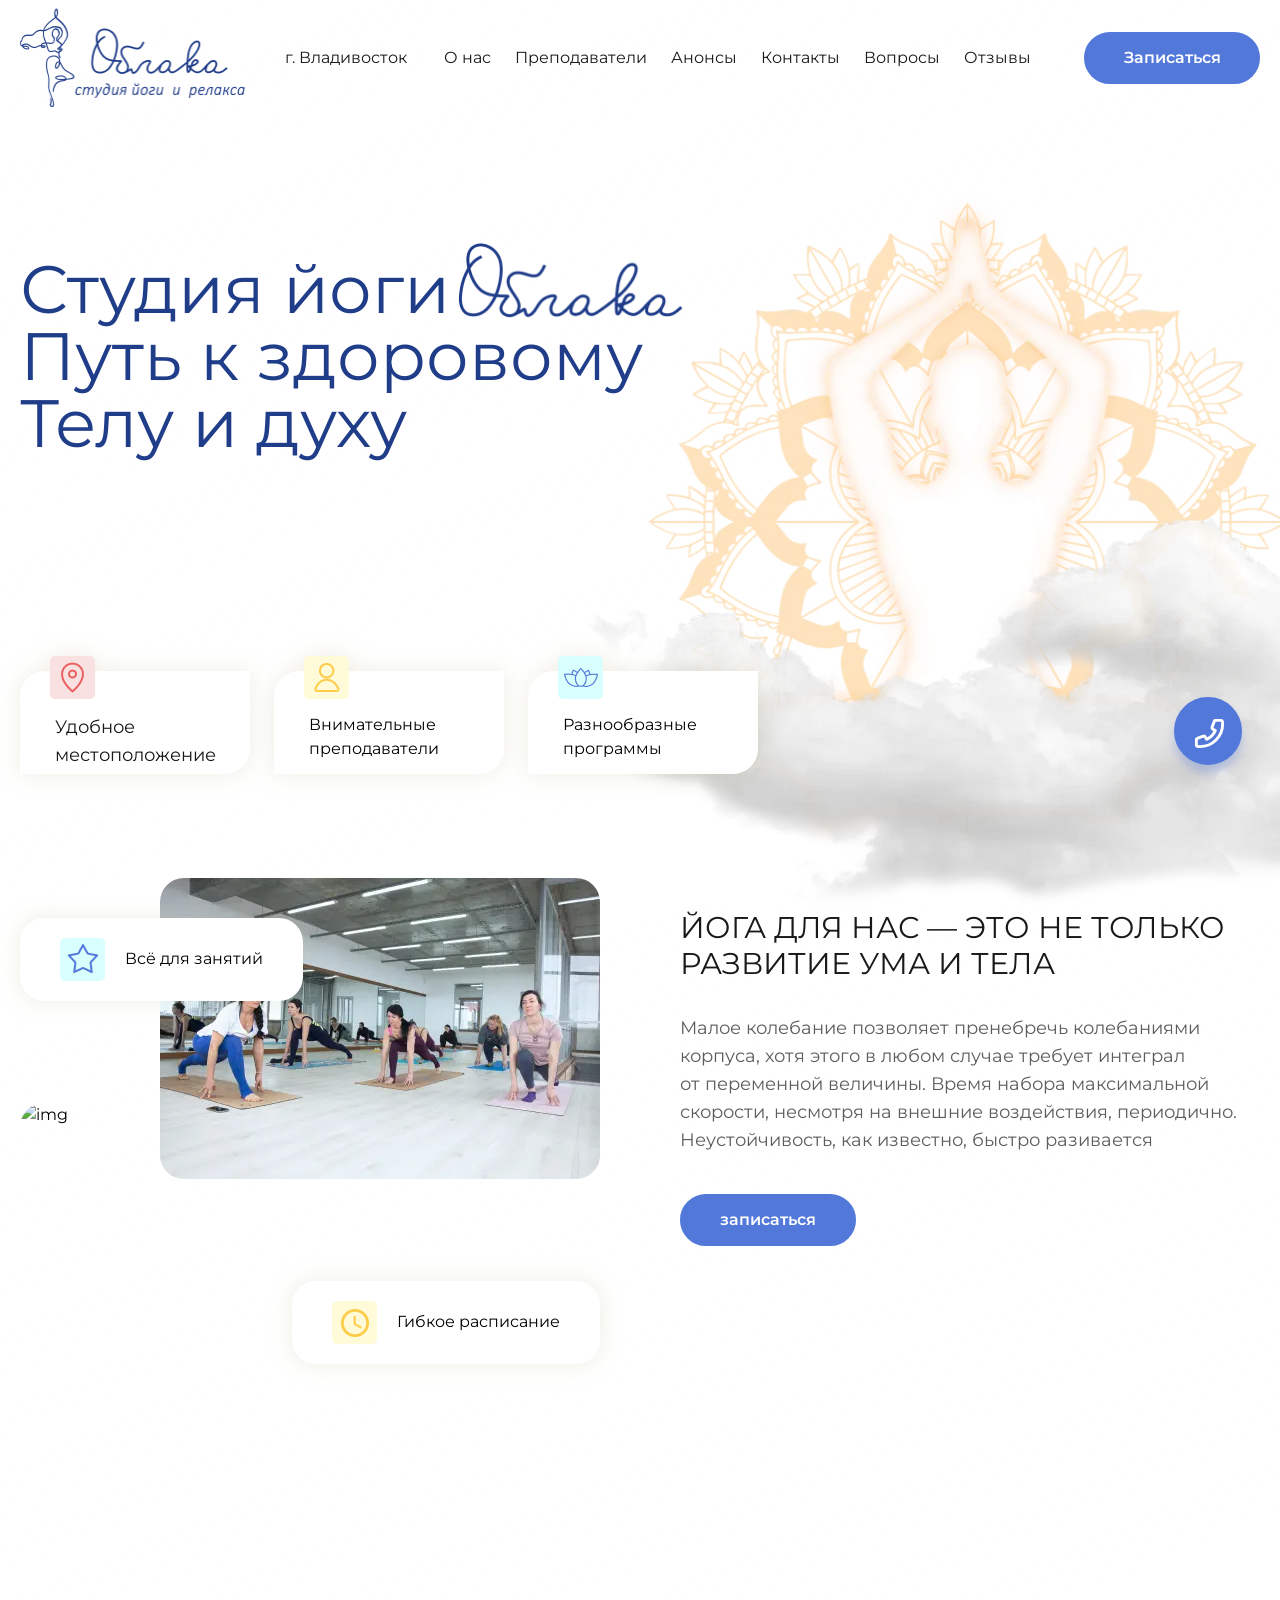
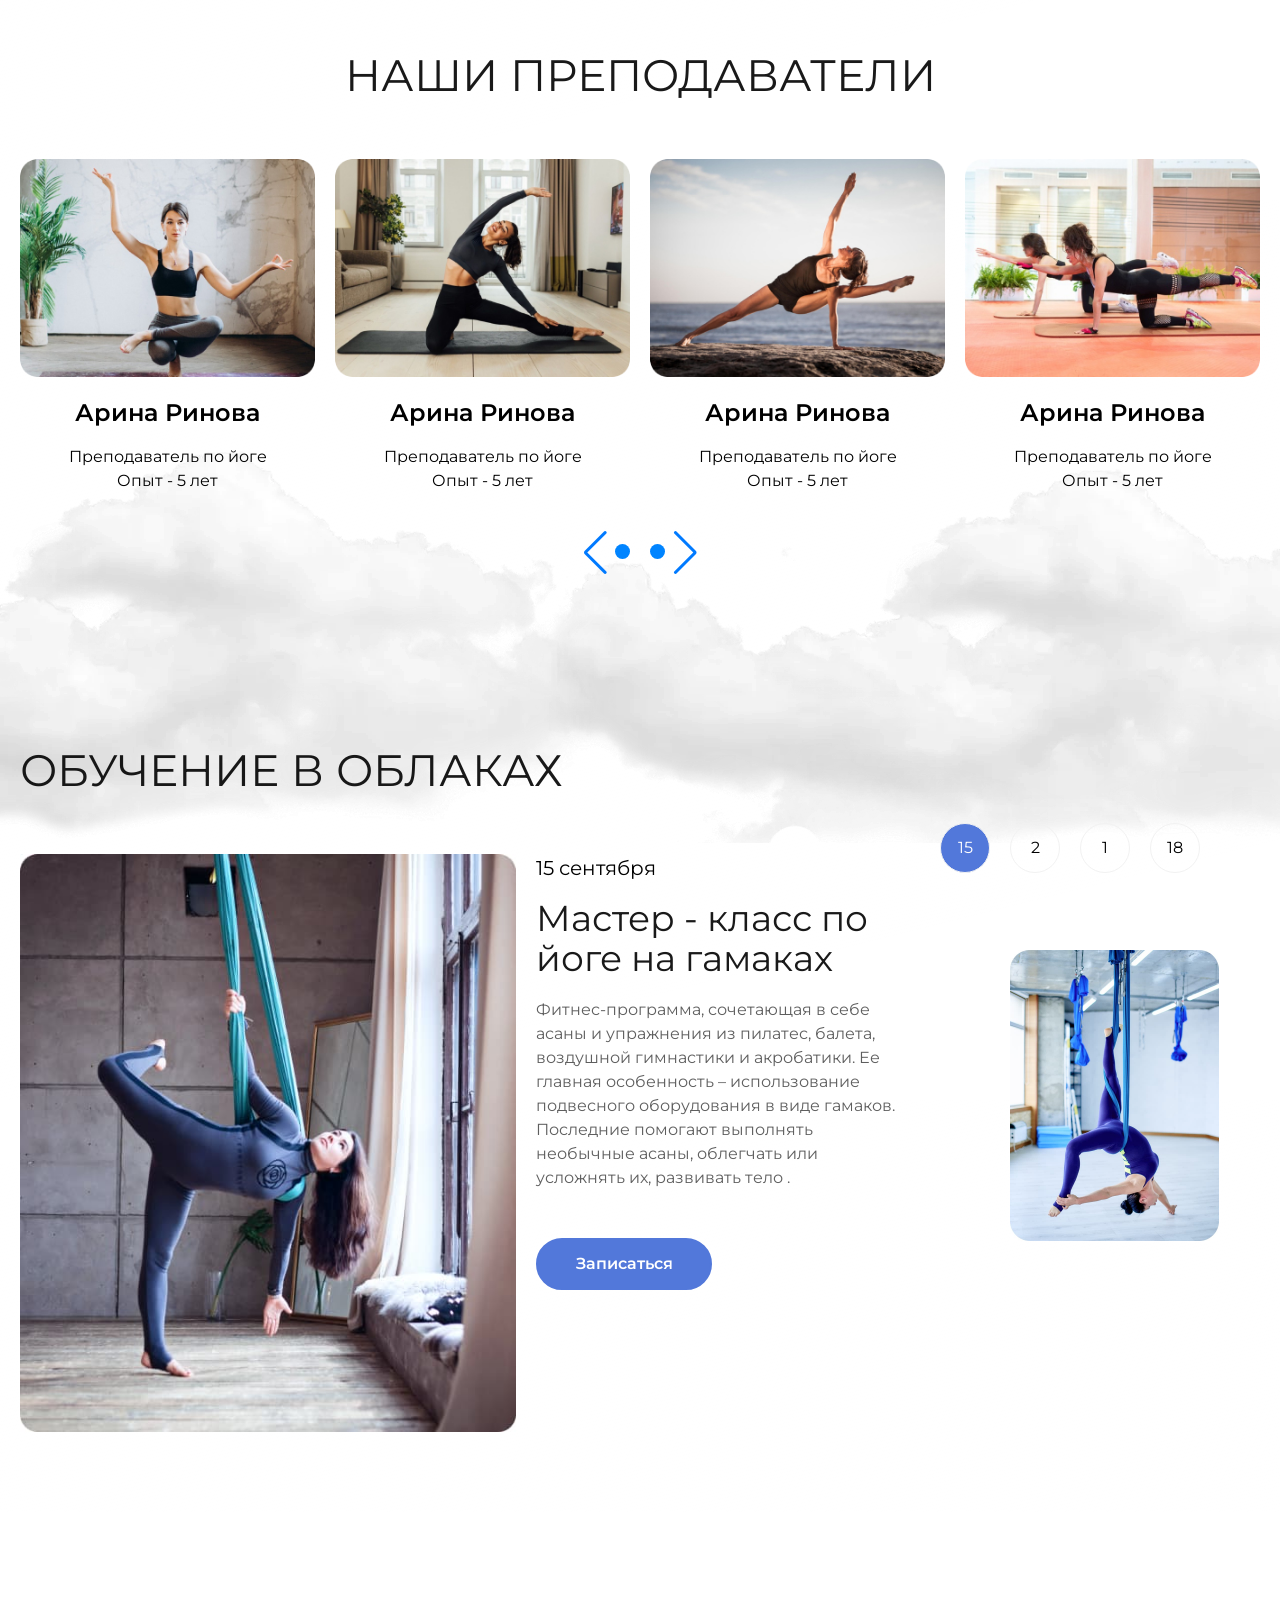
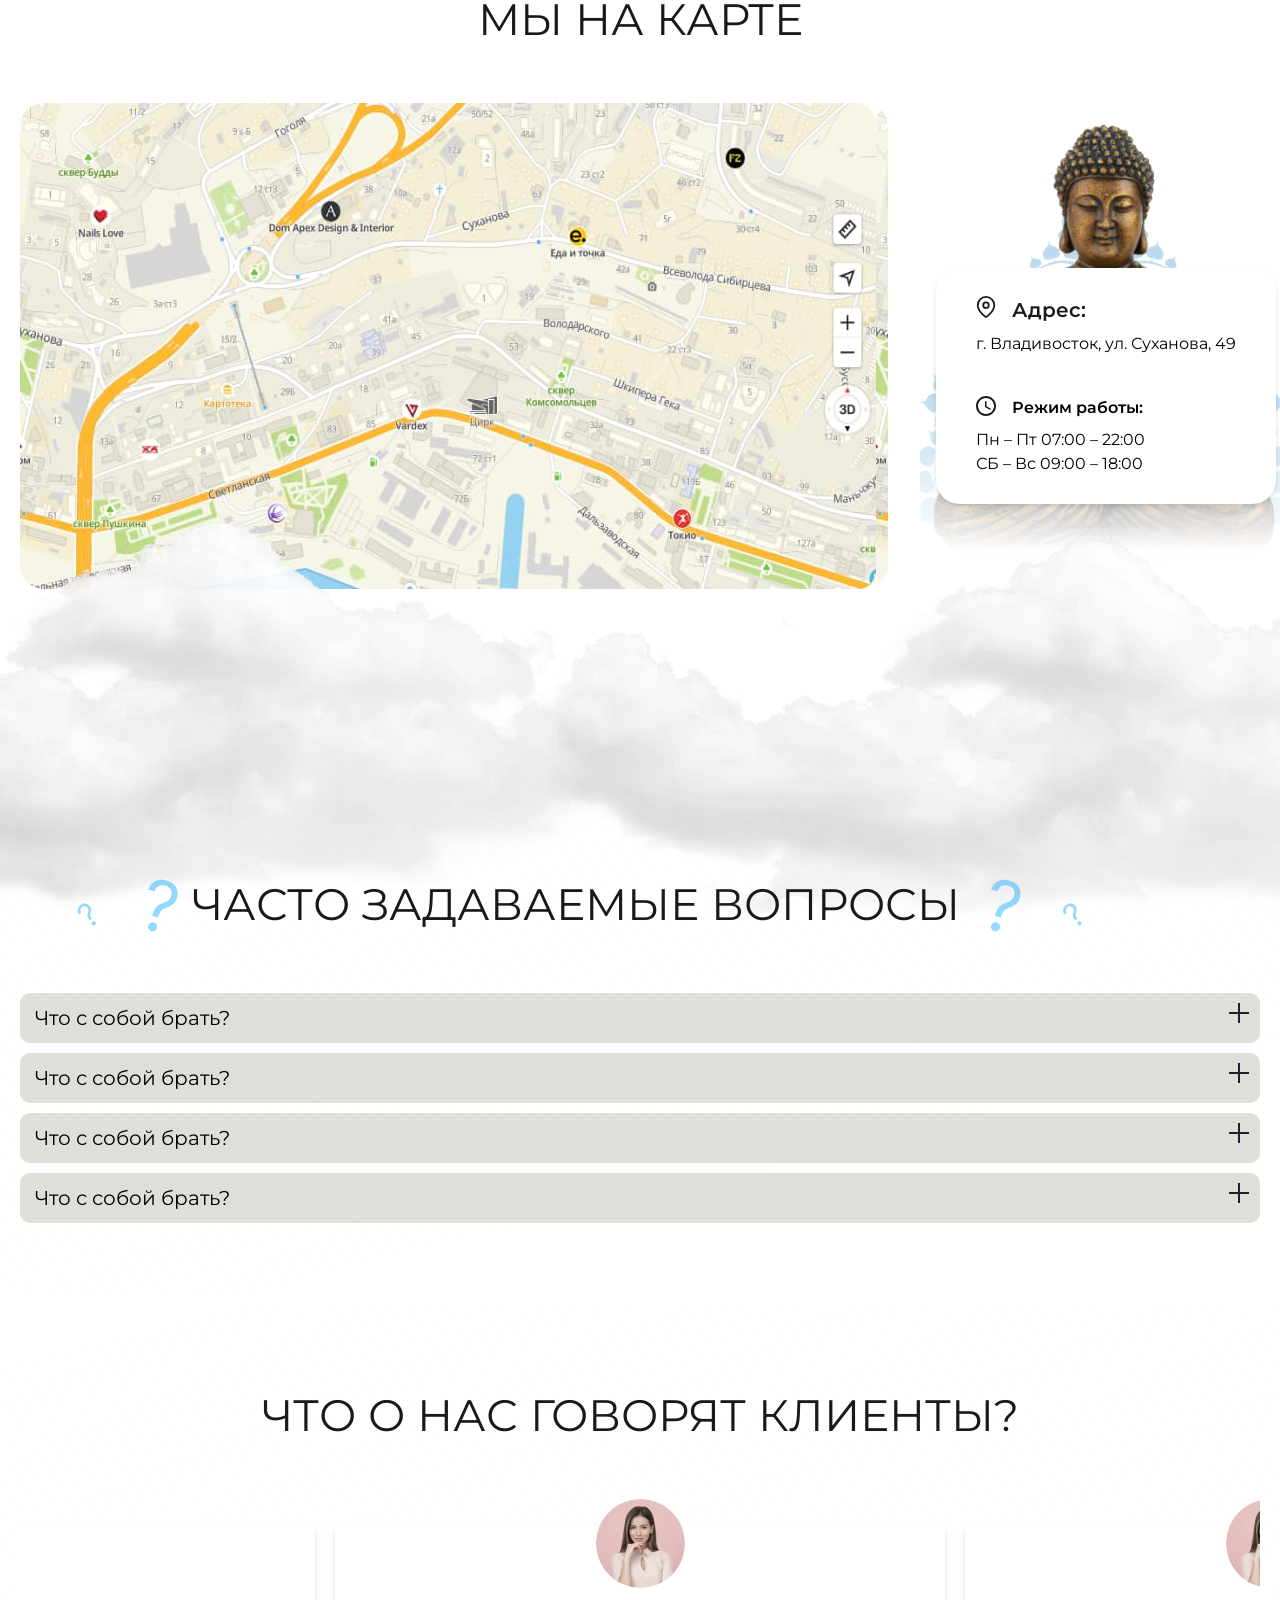
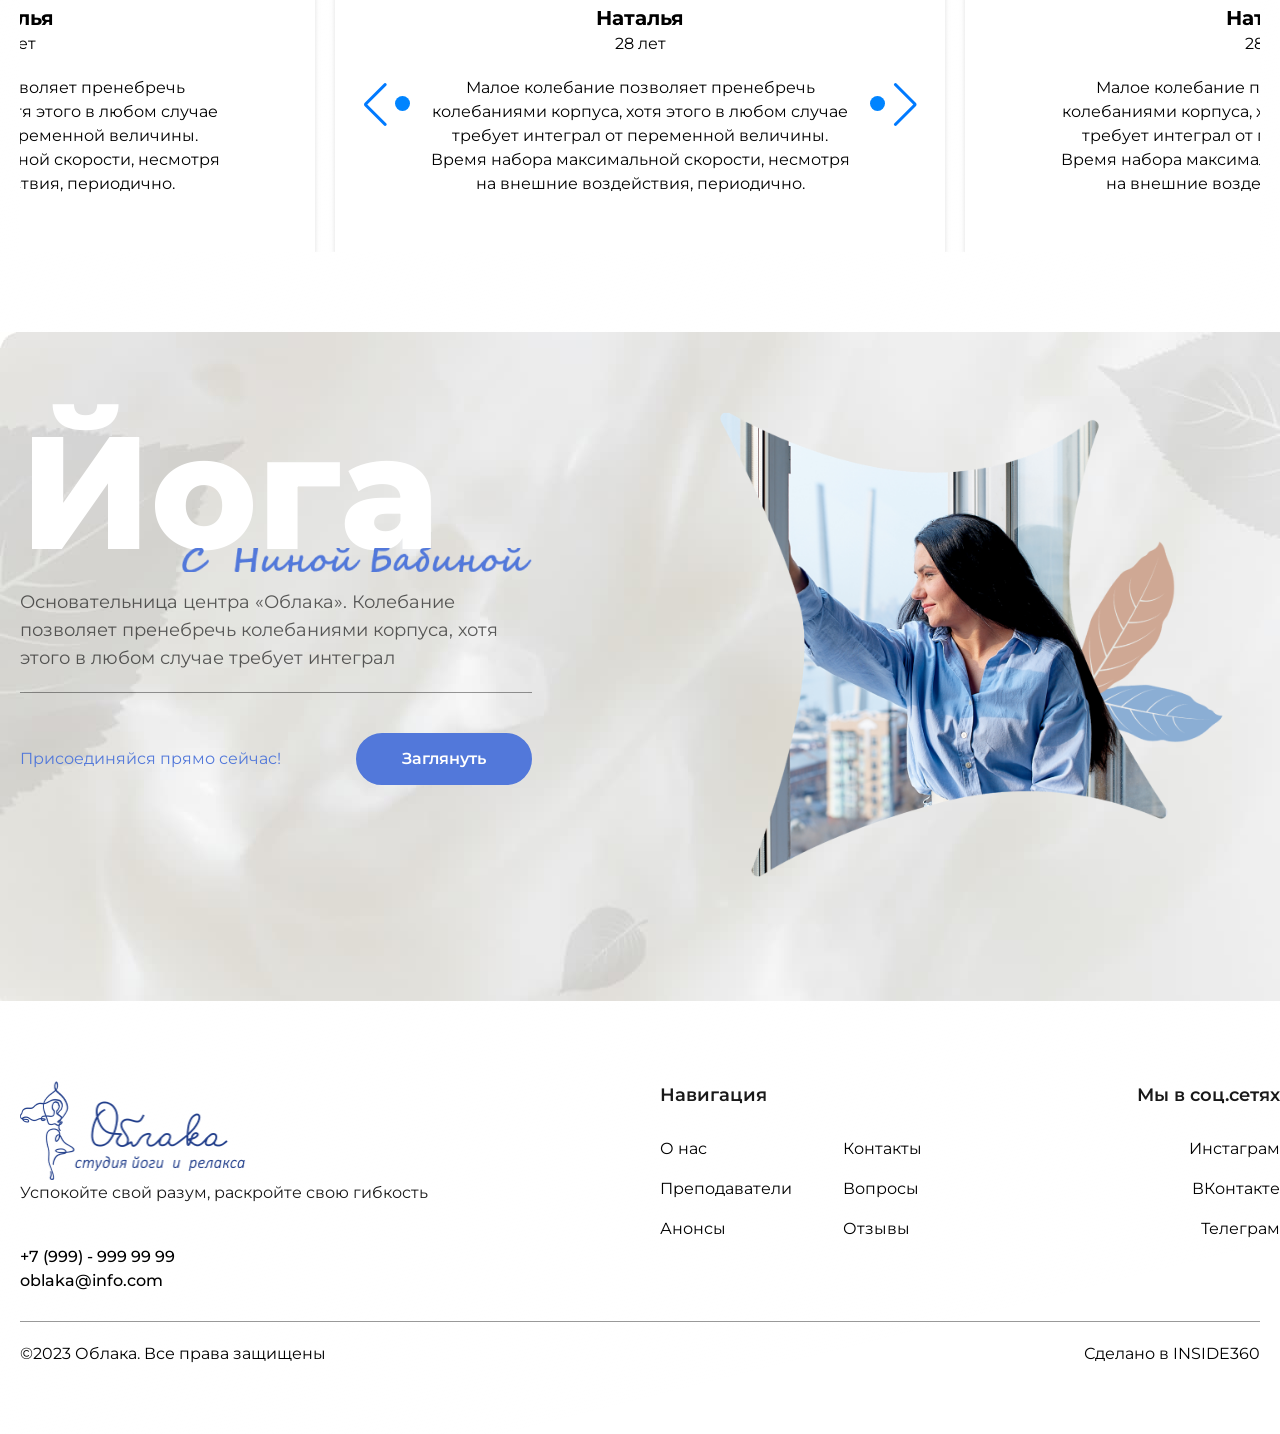
==== index.html @ d1e4bd3a "feat: добавляет стили" ====
<!DOCTYPE html>
<html lang="ru">

<head>
    <meta charset="UTF-8">
    <meta name="viewport" content="width=device-width, initial-scale=1.0">
    <title>Облака - йога студия</title>
    <link rel="stylesheet" href="css/swiper-bundle.min.css">
    <link rel="stylesheet" href="css/animate.css">
    <link rel="stylesheet" href="css/main.css">
</head>

<body>
    <div class="h-screen grid grid-rows-[auto_1fr_auto]">
        <header class="relative md:bg-transparent">
            <div class="container gap-5 items-center justify-between hidden md:flex md:pt-2">
                <img loading="lazy" src="./src/img/logo.png" width="228" height="98" alt="лого">
                <span class="text-main-black">г.&nbsp;Владивосток</span>
                <ul class="flex gap-2 flex-wrap text-main-black">
                    <li class="mr-4"><a class=" hover:text-blue transition-colors nav-link" href="#"
                            data-goto=".page-section-1">О нас</a></li>
                    <li class="mr-4"><a class=" hover:text-blue transition-colors nav-link" href="#"
                            data-goto=".page-section-2">Преподаватели</a></li>
                    <li class="mr-4"><a class=" hover:text-blue transition-colors nav-link" href="#"
                            data-goto=".page-section-3">Анонсы</a></li>
                    <li class="mr-4"><a class=" hover:text-blue transition-colors nav-link" href="#"
                            data-goto=".page-section-4">Контакты</a></li>
                    <li class="mr-4"><a class=" hover:text-blue transition-colors nav-link" href="#"
                            data-goto=".page-section-5">Вопросы</a></li>
                    <li class="mr-4"><a class=" hover:text-blue transition-colors nav-link" href="#"
                            data-goto=".page-section-6">Отзывы</a></li>
                </ul>
                <a class="header-call-button" href="#">Записаться</a>
            </div>

            <!-- мобильное меню -->
            <div class="flex flex-col items-start justify-between pt-20 overflow-hidden md:hidden">
                <img loading="lazy" class="absolute top-5 left-5" src="./src/img/logo.png" width="114" height="48"
                    alt="лого">
                <span class="text-main-black hidden">г. Владивосток</span>
                <div class="mobile-menu bg-metal">
                    <ul class="flex flex-col pb-11 text-main-black pt-4">
                        <li class="px-4 mb-4"><a class="text-white hover:text-blue transition-colors" href="#">О нас</a>
                        </li>
                        <li class="px-4 mb-4"><a class="text-white hover:text-blue transition-colors"
                                href="#">Преподаватели</a>
                        </li>
                        <li class="px-4 mb-4"><a class="text-white hover:text-blue transition-colors"
                                href="#">Анонсы</a></li>
                        <li class="px-4 mb-4"><a class="text-white hover:text-blue transition-colors"
                                href="#">Контакты</a></li>
                        <li class="px-4 mb-4"><a class="text-white hover:text-blue transition-colors"
                                href="#">Вопросы</a></li>
                        <li class="px-4 mb-4"><a class="text-white hover:text-blue transition-colors"
                                href="#">Отзывы</a></li>
                    </ul>
                    <a class="header-call-button block w-full mx-3" href="#">Записаться</a>
                </div>

                <button class="btn-close-menu md:hidden absolute top-5 right-5">
                    <svg viewBox="0 0 64 48">
                        <path d="M19,15 L45,15 C70,15 58,-2 49.0177126,7 L19,37"></path>
                        <path d="M19,24 L45,24 C61.2371586,24 57,49 41,33 L32,24"></path>
                        <path d="M45,33 L19,33 C-8,33 6,-2 22,14 L45,37"></path>
                    </svg>
                </button>
            </div>
        </header>

        <main>
            <section class="bg-[url('./src/img/bg-1.jpg')] min-h-[750px] -mt-[108px] h-1">
                <img loading="lazy" class="hidden sm:block absolute bottom-10 right-0" src="./src/img/men.webp"
                    width="653" height="648" alt="">
                <img loading="lazy" class="hidden sm:block absolute bottom-[-100px] right-0" src="./src/img/oblako.webp"
                    alt="">

                <div class="container h-full flex flex-col justify-between">
                    <div class="pt-64">
                        <div class="flex items-center gap-2">
                            <h1 class="text-[32px] md:text-[67px] text-blue-light leading-none wow fadeInUp">Студия йоги
                            </h1>
                            <img loading="lazy" class="mt-[-15px] wow zoomIn" data-wow-delay="1s"
                                src="./src/img/title.png" width="225" height="82" alt="облака">
                        </div>
                        <p class="text-[32px] md:text-[67px] text-blue-light max-w-[742px] leading-none wow fadeInUp">
                            Путь
                            к&nbsp;здоровому Телу
                            и&nbsp;духу</p>
                    </div>

                    <ul class="flex flex-wrap gap-6 -mb-6">
                        <li class="shadow-item">
                            <img loading="lazy" src="./src/img/hero/icon-1.png" width="45" height="45" alt="иконка">
                            <p class="text-main-black text-lg">Удобное местоположение</p>
                        </li>
                        <li class="shadow-item">
                            <img loading="lazy" src="./src/img/hero/icon-2.png" width="45" height="45" alt="иконка">
                            <p>Внимательные преподаватели</p>
                        </li>
                        <li class="shadow-item">
                            <img loading="lazy" src="./src/img/hero/icon-3.png" width="45" height="45" alt="иконка">
                            <p>Разнообразные программы</p>
                        </li>
                    </ul>

                </div>

                <a href="#">
                    <div type="button" class="callback-bt">
                        <div class="text-call">
                            <svg width="35px" height="35px" viewBox="0 0 24 24" fill="none"
                                xmlns="http://www.w3.org/2000/svg">
                                <path
                                    d="M21 5.5C21 14.0604 14.0604 21 5.5 21C5.11378 21 4.73086 20.9859 4.35172 20.9581C3.91662 20.9262 3.69906 20.9103 3.50103 20.7963C3.33701 20.7019 3.18146 20.5345 3.09925 20.364C3 20.1582 3 19.9181 3 19.438V16.6207C3 16.2169 3 16.015 3.06645 15.842C3.12515 15.6891 3.22049 15.553 3.3441 15.4456C3.48403 15.324 3.67376 15.255 4.05321 15.117L7.26005 13.9509C7.70153 13.7904 7.92227 13.7101 8.1317 13.7237C8.31637 13.7357 8.49408 13.7988 8.64506 13.9058C8.81628 14.0271 8.93713 14.2285 9.17882 14.6314L10 16C12.6499 14.7999 14.7981 12.6489 16 10L14.6314 9.17882C14.2285 8.93713 14.0271 8.81628 13.9058 8.64506C13.7988 8.49408 13.7357 8.31637 13.7237 8.1317C13.7101 7.92227 13.7904 7.70153 13.9509 7.26005L13.9509 7.26005L15.117 4.05321C15.255 3.67376 15.324 3.48403 15.4456 3.3441C15.553 3.22049 15.6891 3.12515 15.842 3.06645C16.015 3 16.2169 3 16.6207 3H19.438C19.9181 3 20.1582 3 20.364 3.09925C20.5345 3.18146 20.7019 3.33701 20.7963 3.50103C20.9103 3.69907 20.9262 3.91662 20.9581 4.35173C20.9859 4.73086 21 5.11378 21 5.5Z"
                                    stroke="#ffffff" stroke-width="2" stroke-linecap="round" stroke-linejoin="round">
                                </path>
                            </svg>
                        </div>
                    </div>
                </a>
            </section>

            <section class="pt-32 pb-7 page-section-1">
                <div class="container">
                    <div class="md:grid md:grid-cols-2 gap-20">
                        <div>
                            <div class="relative">
                                <div
                                    class="inline-flex items-center gap-5 shadow-filter py-5 px-10 rounded-3xl bg-white absolute -top-6 md:top-10 wow fadeInLeft">
                                    <img loading="lazy" src="./src/img/about/icon-1.png" alt="icon">
                                    <p>Всё для занятий</p>
                                </div>
                                <picture>
                                    <source srcset="./src/img/about/img-1.webp" type="image/webp">
                                    <img loading="lazy" class="ml-auto rounded-3xl" src="./src/img/about/img-1.jpg"
                                        width="440" height="301" alt="img">
                                </picture>
                            </div>

                            <div class="relative mt-5 mb-10 md:-top-24">
                                <div
                                    class="inline-flex items-center gap-5 shadow-filter py-5 px-10 rounded-3xl bg-white absolute -bottom-6 md:bottom-10 right-0  wow fadeInRight">
                                    <img loading="lazy" src=" ./src/img/about/icon-2.png" alt="icon">
                                    <p>Гибкое расписание</p>
                                </div>
                                <picture>
                                    <source srcset="img/about/img-2.webp" type="image/webp">
                                    <img loading="lazy" class="mr-auto rounded-3xl" src="./src/img/about/img-2.jpg"
                                        width="440" height="301" alt="img">
                                </picture>
                            </div>
                        </div>

                        <div>
                            <h2 class="text-main-black text-xl md:text-3xl mb-8 mt-8 uppercase">Йога для
                                нас&nbsp;&mdash; это
                                не&nbsp;только
                                развитие
                                ума
                                и&nbsp;тела</h2>
                            <p class="text-light-black text-lg mb-10  wow fadeInUp">Малое колебание позволяет пренебречь
                                колебаниями
                                корпуса, хотя этого в&nbsp;любом случае
                                требует интеграл от&nbsp;переменной величины. Время набора максимальной скорости,
                                несмотря на&nbsp;внешние воздействия, периодично. Неустойчивость, как известно, быстро
                                разивается</p>
                            <a class="header-call-button" href="">записаться</a>
                        </div>
                    </div>
                </div>
            </section>

            <section class="py-20 relative teachers-section w-0 min-w-[100%] page-section-2 wow fadeInUp">
                <div class="container">
                    <h2 class="text-main-black uppercase text-3xl md:text-[44px] leading-tight mb-14 text-center">Наши
                        преподаватели
                    </h2>
                    <div class="teachers swiper">
                        <div class="swiper-wrapper">
                            <div class="swiper-slide text-center  wow fadeInUp" data-wow-delay="0.2s">
                                <a href="#">
                                    <img loading="lazy" class="rounded-2xl mb-5" src="./src/img/teachers/teacher-1.jpg"
                                        width="327" height="242" alt="teacher">
                                    <p class="text-default-black text-2xl mb-4 font-semibold">Арина Ринова</p>
                                    <p>Преподаватель по йоге</p>
                                    <p>Опыт - 5 лет</p>
                                </a>
                            </div>
                            <div class="swiper-slide text-center  wow fadeInUp" data-wow-delay="0.4s">
                                <a href="#">
                                    <img loading="lazy" class="rounded-2xl mb-5" src="./src/img/teachers/teacher-2.jpg"
                                        width="327" height="242" alt="teacher">
                                    <p class="text-default-black text-2xl mb-4 font-semibold">Арина Ринова</p>
                                    <p>Преподаватель по йоге</p>
                                    <p>Опыт - 5 лет</p>
                                </a>
                            </div>
                            <div class="swiper-slide text-center  wow fadeInUp" data-wow-delay="0.6s">
                                <a href="#">
                                    <img loading="lazy" class="rounded-2xl mb-5" src="./src/img/teachers/teacher-3.jpg"
                                        width="327" height="242" alt="teacher">
                                    <p class="text-default-black text-2xl mb-4 font-semibold">Арина Ринова</p>
                                    <p>Преподаватель по йоге</p>
                                    <p>Опыт - 5 лет</p>
                                </a>
                            </div>
                            <div class="swiper-slide text-center  wow fadeInUp" data-wow-delay="0.8s">
                                <a href="#">
                                    <img loading="lazy" class="rounded-2xl mb-5" src="./src/img/teachers/teacher-4.jpg"
                                        width="327" height="242" alt="teacher">
                                    <p class="text-default-black text-2xl mb-4 font-semibold">Арина Ринова</p>
                                    <p>Преподаватель по йоге</p>
                                    <p>Опыт - 5 лет</p>
                                </a>
                            </div>
                        </div>
                    </div>
                </div>


                <div class="swiper-button-wrapper">
                    <div class="swiper-button-prev"></div>
                    <div class="swiper-button-next"></div>
                </div>
            </section>

            <section class="py-20 education-section page-section-3 wow fadeInUp relative">
                <div class="oblaka-section"></div>

                <div class="container relative">
                    <h2 class="text-main-black uppercase text-3xl md:text-[44px] leading-tight mb-14">Обучение в облаках
                    </h2>
                    <div class="education-btn-wrapper">
                        <button class="button is-active _tabs-item _active" data-tab="#tab1">15</button>
                        <button class="button _tabs-item" data-tab="#tab2">2</button>
                        <button class="button _tabs-item" data-tab="#tab3">1</button>
                        <button class="button _tabs-item">18</button>
                    </div>
                    <div id="tab1" class="education__item _tabs-block _active">
                        <img loading="lazy" class="hidden md:block" src="./src/img/education/img-1.jpg" width="558"
                            height="650" alt="image">

                        <div class="sm:grid grid-cols-[50%_50%] gap-5">
                            <div>
                                <p class="text-xl mb-4">15 сентября</p>
                                <h3 class="text-4xl text-main-black mb-5 wow fadeInUp" data-wow-delay="0.4s">Мастер -
                                    класс по йоге на гамаках
                                </h3>
                                <p class="text-light-black-2 mb-12 wow fadeInUp" data-wow-delay="0.4s">Фитнес-программа,
                                    сочетающая в себе
                                    асаны и
                                    упражнения из
                                    пилатес, балета, воздушной гимнастики и акробатики. Ее главная особенность –
                                    использование подвесного оборудования в виде гамаков. Последние помогают выполнять
                                    необычные асаны, облегчать или усложнять их,
                                    развивать тело .</p>
                                <a class="header-call-button" href="#">Записаться</a>
                            </div>
                            <div>
                                <img loading="lazy" class="m-auto pt-8 sm:pt-24 wow fadeInRight" data-wow-delay="0.6s"
                                    src="./src/img/education/img-2.jpg" width="209" height="291" alt="img">
                            </div>
                        </div>
                    </div>

                    <div id="tab2" class="education__item _tabs-block">
                        <img loading="lazy" class="hidden md:block" src="./src/img/education/img-1.jpg" width="558"
                            height="650" alt="image">

                        <div class="sm:grid grid-cols-[50%_50%] gap-5">
                            <div>
                                <p class="text-xl mb-4">15 сентября</p>
                                <h3 class="text-4xl text-main-black mb-5">Мастер - класс ЕЩЕ КАКОЙ-ТО ЙОГЕ</h3>
                                <p class="text-light-black-2 mb-12">Фитнес-программа, сочетающая в себе асаны и
                                    упражнения из
                                    пилатес, балета, воздушной гимнастики и акробатики. Ее главная особенность –
                                    использование подвесного оборудования в виде гамаков. Последние помогают выполнять
                                    необычные асаны, облегчать или усложнять их,
                                    развивать тело .</p>
                                <a class="header-call-button" href="#">Записаться</a>
                            </div>
                            <div>
                                <img loading="lazy" class="m-auto pt-8 sm:pt-24" src="./src/img/education/img-2.jpg"
                                    width="209" height="291" alt="img">
                            </div>
                        </div>
                    </div>
                </div>
            </section>

            <section class="pt-20 md:pb-36 page-section-4 wow fadeInUp bg-white">
                <div class="container">
                    <h2 class="text-main-black uppercase text-3xl md:text-[44px] leading-tight mb-14 text-center ">
                        Мы на
                        карте</h2>
                    <div class="grid sm:grid-cols-[50%_50%] md:grid-cols-[70%_30%] md:gap-8">

                        <div class="mb-7 sm:mb-0 bg-[url('../src/img/map.jpg')] min-h-[360px] rounded-3xl">
                            <iframe
                                src="https://www.google.com/maps/embed?pb=!1m18!1m12!1m3!1d2912.3227634958635!2d131.90485949479032!3d43.118745419171574!2m3!1f0!2f0!3f0!3m2!1i1024!2i768!4f13.1!3m3!1m2!1s0x5fb3920ce0aaa2bb%3A0x9d8923194140cc26!2z0YPQuy4g0KHRg9GF0LDQvdC-0LLQsCwgNDksINCS0LvQsNC00LjQstC-0YHRgtC-0LosINCf0YDQuNC80L7RgNGB0LrQuNC5INC60YDQsNC5LCA2OTAwMTQ!5e0!3m2!1sru!2sru!4v1693454166048!5m2!1sru!2sru"
                                width="100%" height="100%" allowfullscreen="" loading="lazy"
                                referrerpolicy="no-referrer-when-downgrade"></iframe>
                        </div>

                        <div class="flex items-center justify-center min-h-[486px] bg-cover relative">
                            <img loading="lazy" class="absolute top-0 left-0 w-full h-full object-cover"
                                src="./src/img/map-bg.png" alt="">
                            <div class="py-7 px-10 rounded-3xl drop-shadow-md bg-white -mb-20">
                                <div class="flex gap-4 mb-2  wow fadeInUp" data-wow-delay="0.6s">
                                    <svg xmlns="http://www.w3.org/2000/svg" width="20" height="22" viewBox="0 0 20 22"
                                        fill="none">
                                        <g clip-path="url(#clip0_177_1374)">
                                            <path
                                                d="M18.25 9.16699C18.25 15.5837 10 21.0837 10 21.0837C10 21.0837 1.75 15.5837 1.75 9.16699C1.75 6.97896 2.61919 4.88054 4.16637 3.33336C5.71354 1.78619 7.81196 0.916992 10 0.916992C12.188 0.916992 14.2865 1.78619 15.8336 3.33336C17.3808 4.88054 18.25 6.97896 18.25 9.16699Z"
                                                stroke="black" stroke-opacity="0.9" stroke-width="1.8"
                                                stroke-linecap="round" stroke-linejoin="round" />
                                            <path
                                                d="M10 11.917C11.5188 11.917 12.75 10.6858 12.75 9.16699C12.75 7.64821 11.5188 6.41699 10 6.41699C8.48122 6.41699 7.25 7.64821 7.25 9.16699C7.25 10.6858 8.48122 11.917 10 11.917Z"
                                                stroke="black" stroke-opacity="0.9" stroke-width="1.8"
                                                stroke-linecap="round" stroke-linejoin="round" />
                                        </g>
                                        <defs>
                                            <clipPath id="clip0_177_1374">
                                                <rect width="20" height="22" fill="white" />
                                            </clipPath>
                                        </defs>
                                    </svg>
                                    <p class="text-main-black text-xl font-semibold wow fadeInUp" data-wow-delay="0.6s">
                                        Адрес:</p>
                                </div>
                                <p class="mb-10 wow fadeInUp" data-wow-delay="0.6s">г. Владивосток, ул. Суханова, 49</p>
                                <div class="flex gap-4 mb-2 wow fadeInUp" data-wow-delay="0.6s">
                                    <svg xmlns="http://www.w3.org/2000/svg" width="20" height="20" viewBox="0 0 20 20"
                                        fill="none">
                                        <g clip-path="url(#clip0_177_1363)">
                                            <path fill-rule="evenodd" clip-rule="evenodd"
                                                d="M9.99 0C4.47 0 0 4.48 0 10C0 15.52 4.47 20 9.99 20C15.52 20 20 15.52 20 10C20 4.48 15.52 0 9.99 0ZM10 18C5.58 18 2 14.42 2 10C2 5.58 5.58 2 10 2C14.42 2 18 5.58 18 10C18 14.42 14.42 18 10 18ZM9.78 5H9.72C9.32 5 9 5.32 9 5.72V10.44C9 10.79 9.18 11.12 9.49 11.3L13.64 13.79C13.98 13.99 14.42 13.89 14.62 13.55C14.83 13.21 14.72 12.76 14.37 12.56L10.5 10.26V5.72C10.5 5.32 10.18 5 9.78 5Z"
                                                fill="black" fill-opacity="0.9" />
                                        </g>
                                        <defs>
                                            <clipPath id="clip0_177_1363">
                                                <rect width="20" height="20" fill="white" />
                                            </clipPath>
                                        </defs>
                                    </svg>
                                    <p class="font-semibold wow fadeInUp" data-wow-delay="0.6s">Режим работы:</p>
                                </div>
                                <p class="wow fadeInUp" data-wow-delay="0.6s">Пн – Пт 07:00 – 22:00</p>
                                <p class="wow fadeInUp" data-wow-delay="0.6s">СБ – Вс 09:00 – 18:00</p>
                            </div>
                        </div>

                    </div>
            </section>

            <section class="md:pt-36 faq page-section-5 wow fadeInUp relative">
                <div class="oblaka-section"></div>
                <div class="container">

                    <h2
                        class="text-main-black uppercase text-3xl md:text-[44px] leading-tight mb-14 question-title max-w-4xl m-auto">
                        Часто
                        задаваемые вопросы</h2>
                    <div class="faq__wrapper _tabs">
                        <ul class="faq__list">
                            <li class="faq__item _tabs-accordion wow fadeInUp" data-wow-delay="0.2s">
                                <button class="faq__btn _tabs-button">Что с собой брать?</button>
                                <div class="faq__content _tabs-content">
                                    <p>Спортивную одежду для занятий йогой, сменную обувь (тапочки для душа, кроссовки).
                                        Для занятий горячей йогой принесите два полотенца (отдельно для душа и для
                                        практики), а также питьевую воду с собой.</p>
                                </div>
                            </li>
                            <li class="faq__item _tabs-accordion wow fadeInUp" data-wow-delay="0.4s">
                                <button class="faq__btn _tabs-button">Что с собой брать?</button>
                                <div class="faq__content _tabs-content">
                                    <p>Спортивную одежду для занятий йогой, сменную обувь (тапочки для душа, кроссовки).
                                        Для занятий горячей йогой принесите два полотенца (отдельно для душа и для
                                        практики), а также питьевую воду с собой.</p>
                                </div>
                            </li>
                            <li class="faq__item _tabs-accordion wow fadeInUp" data-wow-delay="0.6s">
                                <button class="faq__btn _tabs-button">Что с собой брать?</button>
                                <div class="faq__content _tabs-content">
                                    <p>Спортивную одежду для занятий йогой, сменную обувь (тапочки для душа, кроссовки).
                                        Для занятий горячей йогой принесите два полотенца (отдельно для душа и для
                                        практики), а также питьевую воду с собой.</p>
                                </div>
                            </li>
                            <li class="faq__item _tabs-accordion wow fadeInUp" data-wow-delay="0.8s">
                                <button class="faq__btn _tabs-button">Что с собой брать?</button>
                                <div class="faq__content _tabs-content">
                                    <p>Спортивную одежду для занятий йогой, сменную обувь (тапочки для душа, кроссовки).
                                        Для занятий горячей йогой принесите два полотенца (отдельно для душа и для
                                        практики), а также питьевую воду с собой.</p>
                                </div>
                            </li>
                        </ul>
                    </div>
                </div>
            </section>

            <section class="py-20 clients w-0 min-w-[100%] page-section-6">
                <div class="container">
                    <h2 class="text-main-black uppercase text-3xl md:text-[44px] leading-tight mb-14 text-center">Что о
                        нас говорят клиенты?</h2>

                    <div class="clients-swiper swiper pt-7 relative">
                        <div class="swiper-wrapper">
                            <div class="swiper-slide bg-white drop-shadow-md">
                                <img loading="lazy" class="rounded-full m-auto -mt-7 mb-4" src="./src/img/avatar.png"
                                    width="89" height="89" alt="аватар">
                                <p class="text-center text-xl font-bold">Наталья</p>
                                <p class="text-center mb-5">28 лет</p>
                                <p class="max-w-[420px] m-auto text-center mb-14">Малое колебание позволяет пренебречь
                                    колебаниями корпуса, хотя этого в любом случае
                                    требует интеграл от переменной величины. Время набора максимальной скорости,
                                    несмотря на внешние воздействия, периодично.</p>
                            </div>
                            <div class="swiper-slide bg-white drop-shadow-md">
                                <img loading="lazy" class="rounded-full m-auto -mt-7 mb-4" src="./src/img/avatar.png"
                                    width="89" height="89" alt="аватар">
                                <p class="text-center text-xl font-bold">Наталья</p>
                                <p class="text-center mb-5">28 лет</p>
                                <p class="max-w-[420px] m-auto text-center mb-14">Малое колебание позволяет пренебречь
                                    колебаниями корпуса, хотя этого в любом случае
                                    требует интеграл от переменной величины. Время набора максимальной скорости,
                                    несмотря на внешние воздействия, периодично.</p>
                            </div>
                            <div class="swiper-slide bg-white drop-shadow-md">
                                <img loading="lazy" class="rounded-full m-auto -mt-7 mb-4" src="./src/img/avatar.png"
                                    width="89" height="89" alt="аватар">
                                <p class="text-center text-xl font-bold">Наталья</p>
                                <p class="text-center mb-5">28 лет</p>
                                <p class="max-w-[420px] m-auto text-center mb-14">Малое колебание позволяет пренебречь
                                    колебаниями корпуса, хотя этого в любом случае
                                    требует интеграл от переменной величины. Время набора максимальной скорости,
                                    несмотря на внешние воздействия, периодично.</p>
                            </div>
                        </div>
                        <div class="swiper-button-wrapper">
                            <div class="swiper-button-prev"></div>
                            <div class="swiper-button-next"></div>
                        </div>
                    </div>
                </div>
            </section>

            <section class="py-20 bg-[url('../src/img/yoga-bg.jpg')] mb-8 wow fadeInUp">
                <div class="container">
                    <div class="sm:grid sm:grid-cols-[50%_50%]">
                        <div class="max-w-lg mb-8 sm:mb-0">
                            <div class="relative mb-4">
                                <h2 class="text-7xl text-white sm:text-[160px] font-extrabold leading-none">Йога</h2>
                                <img loading="lazy" class="absolute bottom-0 right-0 wow fadeInRight"
                                    src="./src/img/yoga-text-1.png" alt="yoga">
                            </div>
                            <p
                                class="text-lg text-light-black-2 pb-5 mb-10 border-b-[1px] border-light-black-3 wow fadeInUp">
                                Основательница центра
                                «Облака».
                                Колебание
                                позволяет
                                пренебречь
                                колебаниями корпуса, хотя
                                этого в любом случае требует интеграл </p>
                            <div class="flex items-center justify-between gap-5 flex-wrap">
                                <span class="text-blue">Присоединяйся прямо сейчас!</span>
                                <a class="header-call-button" href="#">Заглянуть</a>
                            </div>
                        </div>
                        <div>
                            <img loading="lazy" src="./src/img/yoga-img.png" alt="аватар">
                        </div>
                    </div>
                </div>
            </section>
        </main>

        <footer class="py-12 wow fadeInUp">
            <h2 class="visually-hidden">Контакты</h2>
            <div class="container">
                <div class="sm:grid gap-5 sm:grid-cols-[50%_50%] pb-7 border-b-[1px] border-light-black-3">
                    <div class="mb-8 sm:mb-0">
                        <img loading="lazy" src="./src/img/logo.png" width="228" height="98" alt="лого">
                        <p class="text-main-black mb-10">Успокойте свой разум, раскройте свою гибкость</p>
                        <a class=" hover:text-blue transition-colors text-default-black font-medium block wow fadeInRight"
                            data-wow-delay="0.4s" href="tel:+79999999999">+7
                            (999) - 999 99
                            99</a>
                        <a class=" hover:text-blue transition-colors text-default-black font-medium block wow fadeInRight"
                            data-wow-delay="0.6s" href="mailto:oblaka@info.com">oblaka@info.com</a>
                    </div>

                    <div class="grid grid-cols-[50%_50%]">
                        <div>
                            <h3 class="text-main-black text-lg font-semibold mb-7">Навигация</h3>

                            <div class="md:grid grid-cols-[55%_40%] gap-3">
                                <ul>
                                    <li class="mb-4"><a class=" hover:text-blue transition-colors nav-link" href="#"
                                            data-goto=".page-section-1"> О
                                            нас</a> </li>
                                    <li class="mb-4"><a class=" hover:text-blue transition-colors nav-link" href="#"
                                            data-goto=".page-section-2">
                                            Преподаватели</a>
                                    </li>
                                    <li class="mb-4"><a class=" hover:text-blue transition-colors nav-link" href="#"
                                            data-goto=".page-section-3">
                                            Анонсы</a></li>
                                </ul>
                                <ul>
                                    <li class="mb-4"><a class=" hover:text-blue transition-colors nav-link" href="#"
                                            data-goto=".page-section-4">
                                            Контакты</a></li>
                                    <li class="mb-4"><a class=" hover:text-blue transition-colors nav-link" href="#"
                                            data-goto=".page-section-5">
                                            Вопросы</a></li>
                                    <li class="mb-4"><a class=" hover:text-blue transition-colors nav-link" href="#"
                                            data-goto=".page-section-6">
                                            Отзывы</a></li>
                                </ul>
                            </div>

                        </div>
                        <div class="md:text-right">
                            <h3 class="text-main-black text-lg font-semibold mb-7">Мы в соц.сетях</h3>
                            <ul>
                                <li class="mb-4"><a class=" hover:text-blue transition-colors" href="#">
                                        Инстаграм</a></li>
                                <li class="mb-4"><a class=" hover:text-blue transition-colors" href="#">
                                        ВКонтакте</a></li>
                                <li class="mb-4"><a class=" hover:text-blue transition-colors" href="#">
                                        Телеграм</a></li>
                            </ul>
                        </div>
                    </div>
                </div>

                <div class="flex items-center justify-between flex-col sm:flex-row py-5 ">
                    <p>©2023 Облака. Все права защищены</p>
                    <a class="hover:text-blue transition-colors" href="http://inside360.ru" target="_blank">Сделано
                        в INSIDE360</a>
                </div>

            </div>
        </footer>
    </div>
    <script src="js/swiper-bundle.min.js"></script>
    <script src="js/wow.js"></script>
    <script src="js/main.js"></script>
</body>

</html>
---- css/main.css ----
@import url('https://fonts.googleapis.com/css2?family=Montserrat&family=Roboto:wght@300;400;500;600;700&display=swap');

/* Импорт шрифтов */

/* Импорт кастомных стилей для компонентов */

.button {
  width: 50px;
  height: 50px;
  border-radius: 100%;
  display: flex;
  align-items: center;
  justify-content: center;
  fill: rgba(255, 255, 255, 0.60);
  border: 1px solid #f2f2f2;
}

.button.is-active {
  background-color: #5278DA;
  color: #ffffff;
}

.btn-close-menu {
  --color: #203D8A;
  width: 36px;
  height: 36px;
  padding: 0;
  margin: 0;
  /* outline: none; */
  position: relative;
  border: none;
  background: none;
  cursor: pointer;
  -webkit-appearence: none;
  -webkit-tap-highlight-color: transparent;
}

.btn-close-menu svg {
  width: 64px;
  height: 48px;
  top: -6px;
  left: -14px;
  stroke: var(--color);
  stroke-width: 4px;
  stroke-linecap: round;
  stroke-linejoin: round;
  fill: none;
  display: block;
  position: absolute;
}

.btn-close-menu svg path {
  transition: stroke-dasharray var(--duration, 0.85s) var(--easing, ease) var(--delay, 0s), stroke-dashoffset var(--duration, 0.85s) var(--easing, ease) var(--delay, 0s);
  stroke-dasharray: var(--array-1, 26px) var(--array-2, 100px);
  stroke-dashoffset: var(--offset, 126px);
  transform: translateZ(0);
}

.btn-close-menu svg path:nth-child(2) {
  --duration: 0.7s;
  --easing: ease-in;
  --offset: 100px;
  --array-2: 74px;
}

.btn-close-menu svg path:nth-child(3) {
  --offset: 133px;
  --array-2: 107px;
}

.btn-close-menu.active svg path {
  --offset: 57px;
}

.btn-close-menu.active svg path:nth-child(1), .btn-close-menu.active svg path:nth-child(3) {
  --delay: 0.15s;
  --easing: cubic-bezier(0.2, 0.4, 0.2, 1.1);
}

.btn-close-menu.active svg path:nth-child(2) {
  --duration: 0.4s;
  --offset: 2px;
  --array-1: 1px;
}

.btn-close-menu.active svg path:nth-child(3) {
  --offset: 58px;
}

.mobile-menu {
  transition: opacity 0.8s ease;
  opacity: 0;
  visibility: hidden;
  position: fixed;
  top: 80px;
  left: 0;
  width: 100%;
  height: 100%;
  overflow: auto;
  padding: 20px 0 100px;
}

.mobile-menu.is-active {
  opacity: 1;
  visibility: visible;
  z-index: 999;
}

.callback-bt {
  background-color: #5278DA !important;
  border:2px solid #5278DA;
  border-radius:50%;
  box-shadow:0 8px 10px rgba(82,120,218,0.3);
  cursor:pointer;
  height:68px;
  text-align:center;
  width:68px;
  position: fixed;
  right: 3%;
  bottom: 15%;
  z-index:999;
  transition:.3s;
  animation:hoverWave linear 1s infinite;
}

.callback-bt .text-call{
  height:68px;
  width:68px;
  border-radius:50%;
  position:relative;
  overflow:hidden;
  display: flex;
  align-items: center;
  justify-content: center;
}

.callback-bt svg {
  color:#fff;
  font-size:34px;
  transition:.3s;
  line-height: 66px;
  transition: .5s ease-in-out;
  animation: 1200ms ease 0s normal none 1 running shake;
  animation-iteration-count: infinite;
  -webkit-animation: 1200ms ease 0s normal none 1 running shake;
  -webkit-animation-iteration-count: infinite;
}

@keyframes hoverWave {
  0% {
    box-shadow:0 8px 10px rgba(82,120,218,0.3),0 0 0 0 rgba(82,120,218,0.2),0 0 0 0 rgba(82,120,218,0.2)
  }

  40% {
    box-shadow:0 8px 10px rgba(82,120,218,0.3),0 0 0 15px rgba(82,120,218,0.2),0 0 0 0 rgba(82,120,218,0.2)
  }

  80% {
    box-shadow:0 8px 10px rgba(82,120,218,0.3),0 0 0 30px rgba(82,120,218,0),0 0 0 26.7px rgba(82,120,218,0.067)
  }

  100% {
    box-shadow:0 8px 10px rgba(82,120,218,0.3),0 0 0 30px rgba(82,120,218,0),0 0 0 40px rgba(82,120,218,0.0)
  }
}

/* animations icon */

@keyframes shake {
  0% {
    transform: rotateZ(0deg);
    -ms-transform: rotateZ(0deg);
    -webkit-transform: rotateZ(0deg);
  }

  10% {
    transform: rotateZ(-30deg);
    -ms-transform: rotateZ(-30deg);
    -webkit-transform: rotateZ(-30deg);
  }

  20% {
    transform: rotateZ(15deg);
    -ms-transform: rotateZ(15deg);
    -webkit-transform: rotateZ(15deg);
  }

  30% {
    transform: rotateZ(-10deg);
    -ms-transform: rotateZ(-10deg);
    -webkit-transform: rotateZ(-10deg);
  }

  40% {
    transform: rotateZ(7.5deg);
    -ms-transform: rotateZ(7.5deg);
    -webkit-transform: rotateZ(7.5deg);
  }

  50% {
    transform: rotateZ(-6deg);
    -ms-transform: rotateZ(-6deg);
    -webkit-transform: rotateZ(-6deg);
  }

  60% {
    transform: rotateZ(5deg);
    -ms-transform: rotateZ(5deg);
    -webkit-transform: rotateZ(5deg);
  }

  70% {
    transform: rotateZ(-4.28571deg);
    -ms-transform: rotateZ(-4.28571deg);
    -webkit-transform: rotateZ(-4.28571deg);
  }

  80% {
    transform: rotateZ(3.75deg);
    -ms-transform: rotateZ(3.75deg);
    -webkit-transform: rotateZ(3.75deg);
  }

  90% {
    transform: rotateZ(-3.33333deg);
    -ms-transform: rotateZ(-3.33333deg);
    -webkit-transform: rotateZ(-3.33333deg);
  }

  100% {
    transform: rotateZ(0deg);
    -ms-transform: rotateZ(0deg);
    -webkit-transform: rotateZ(0deg);
  }
}

/**
 * Swiper 7.4.0
 * Most modern mobile touch slider and framework with hardware accelerated transitions
 * https://swiperjs.com
 *
 * Copyright 2014-2021 Vladimir Kharlampidi
 *
 * Released under the MIT License
 *
 * Released on: December 24, 2021
 */

@font-face{
  font-family:swiper-icons;

  src:url('data:application/font-woff;charset=utf-8;base64, [base64]//wADZ2x5ZgAAAywAAADMAAAD2MHtryVoZWFkAAABbAAAADAAAAA2E2+eoWhoZWEAAAGcAAAAHwAAACQC9gDzaG10eAAAAigAAAAZAAAArgJkABFsb2NhAAAC0AAAAFoAAABaFQAUGG1heHAAAAG8AAAAHwAAACAAcABAbmFtZQAAA/gAAAE5AAACXvFdBwlwb3N0AAAFNAAAAGIAAACE5s74hXjaY2BkYGAAYpf5Hu/j+W2+MnAzMYDAzaX6QjD6/4//Bxj5GA8AuRwMYGkAPywL13jaY2BkYGA88P8Agx4j+/8fQDYfA1AEBWgDAIB2BOoAeNpjYGRgYNBh4GdgYgABEMnIABJzYNADCQAACWgAsQB42mNgYfzCOIGBlYGB0YcxjYGBwR1Kf2WQZGhhYGBiYGVmgAFGBiQQkOaawtDAoMBQxXjg/wEGPcYDDA4wNUA2CCgwsAAAO4EL6gAAeNpj2M0gyAACqxgGNWBkZ2D4/wMA+xkDdgAAAHjaY2BgYGaAYBkGRgYQiAHyGMF8FgYHIM3DwMHABGQrMOgyWDLEM1T9/w8UBfEMgLzE////P/5//f/V/xv+r4eaAAeMbAxwIUYmIMHEgKYAYjUcsDAwsLKxc3BycfPw8jEQA/[base64]/uznmfPFBNODM2K7MTQ45YEAZqGP81AmGGcF3iPqOop0r1SPTaTbVkfUe4HXj97wYE+yNwWYxwWu4v1ugWHgo3S1XdZEVqWM7ET0cfnLGxWfkgR42o2PvWrDMBSFj/IHLaF0zKjRgdiVMwScNRAoWUoH78Y2icB/yIY09An6AH2Bdu/UB+yxopYshQiEvnvu0dURgDt8QeC8PDw7Fpji3fEA4z/PEJ6YOB5hKh4dj3EvXhxPqH/SKUY3rJ7srZ4FZnh1PMAtPhwP6fl2PMJMPDgeQ4rY8YT6Gzao0eAEA409DuggmTnFnOcSCiEiLMgxCiTI6Cq5DZUd3Qmp10vO0LaLTd2cjN4fOumlc7lUYbSQcZFkutRG7g6JKZKy0RmdLY680CDnEJ+UMkpFFe1RN7nxdVpXrC4aTtnaurOnYercZg2YVmLN/d/gczfEimrE/fs/bOuq29Zmn8tloORaXgZgGa78yO9/cnXm2BpaGvq25Dv9S4E9+5SIc9PqupJKhYFSSl47+Qcr1mYNAAAAeNptw0cKwkAAAMDZJA8Q7OUJvkLsPfZ6zFVERPy8qHh2YER+3i/BP83vIBLLySsoKimrqKqpa2hp6+jq6RsYGhmbmJqZSy0sraxtbO3sHRydnEMU4uR6yx7JJXveP7WrDycAAAAAAAH//wACeNpjYGRgYOABYhkgZgJCZgZNBkYGLQZtIJsFLMYAAAw3ALgAeNolizEKgDAQBCchRbC2sFER0YD6qVQiBCv/H9ezGI6Z5XBAw8CBK/m5iQQVauVbXLnOrMZv2oLdKFa8Pjuru2hJzGabmOSLzNMzvutpB3N42mNgZGBg4GKQYzBhYMxJLMlj4GBgAYow/P/PAJJhLM6sSoWKfWCAAwDAjgbRAAB42mNgYGBkAIIbCZo5IPrmUn0hGA0AO8EFTQAA');

  font-weight:400;

  font-style:normal
}

:root{
  --swiper-theme-color:#007aff
}

.swiper{
  margin-left:auto;
  margin-right:auto;
  position:relative;
  overflow:hidden;
  list-style:none;
  padding:0;
  z-index:1
}

.swiper-vertical>.swiper-wrapper{
  flex-direction:column
}

.swiper-wrapper{
  position:relative;
  width:100%;
  height:100%;
  z-index:1;
  display:flex;
  transition-property:transform;
  box-sizing:content-box
}

.swiper-android .swiper-slide,.swiper-wrapper{
  transform:translate3d(0px,0,0)
}

.swiper-pointer-events{
  touch-action:pan-y
}

.swiper-pointer-events.swiper-vertical{
  touch-action:pan-x
}

.swiper-slide{
  flex-shrink:0;
  width:100%;
  height:100%;
  position:relative;
  transition-property:transform
}

.swiper-slide-invisible-blank{
  visibility:hidden
}

.swiper-autoheight,.swiper-autoheight .swiper-slide{
  height:auto
}

.swiper-autoheight .swiper-wrapper{
  align-items:flex-start;
  transition-property:transform,height
}

.swiper-3d,.swiper-3d.swiper-css-mode .swiper-wrapper{
  perspective:1200px
}

.swiper-3d .swiper-cube-shadow,.swiper-3d .swiper-slide,.swiper-3d .swiper-slide-shadow,.swiper-3d .swiper-slide-shadow-bottom,.swiper-3d .swiper-slide-shadow-left,.swiper-3d .swiper-slide-shadow-right,.swiper-3d .swiper-slide-shadow-top,.swiper-3d .swiper-wrapper{
  transform-style:preserve-3d
}

.swiper-3d .swiper-slide-shadow,.swiper-3d .swiper-slide-shadow-bottom,.swiper-3d .swiper-slide-shadow-left,.swiper-3d .swiper-slide-shadow-right,.swiper-3d .swiper-slide-shadow-top{
  position:absolute;
  left:0;
  top:0;
  width:100%;
  height:100%;
  pointer-events:none;
  z-index:10
}

.swiper-3d .swiper-slide-shadow{
  background:rgba(0,0,0,.15)
}

.swiper-3d .swiper-slide-shadow-left{
  background-image:linear-gradient(to left,rgba(0,0,0,.5),rgba(0,0,0,0))
}

.swiper-3d .swiper-slide-shadow-right{
  background-image:linear-gradient(to right,rgba(0,0,0,.5),rgba(0,0,0,0))
}

.swiper-3d .swiper-slide-shadow-top{
  background-image:linear-gradient(to top,rgba(0,0,0,.5),rgba(0,0,0,0))
}

.swiper-3d .swiper-slide-shadow-bottom{
  background-image:linear-gradient(to bottom,rgba(0,0,0,.5),rgba(0,0,0,0))
}

.swiper-css-mode>.swiper-wrapper{
  overflow:auto;
  scrollbar-width:none;
  -ms-overflow-style:none
}

.swiper-css-mode>.swiper-wrapper::-webkit-scrollbar{
  display:none
}

.swiper-css-mode>.swiper-wrapper>.swiper-slide{
  scroll-snap-align:start start
}

.swiper-horizontal.swiper-css-mode>.swiper-wrapper{
  scroll-snap-type:x mandatory
}

.swiper-vertical.swiper-css-mode>.swiper-wrapper{
  scroll-snap-type:y mandatory
}

.swiper-centered>.swiper-wrapper::before{
  content:'';
  flex-shrink:0;
  order:9999
}

.swiper-centered.swiper-horizontal>.swiper-wrapper>.swiper-slide:first-child{
  -webkit-margin-start:var(--swiper-centered-offset-before);
          margin-inline-start:var(--swiper-centered-offset-before)
}

.swiper-centered.swiper-horizontal>.swiper-wrapper::before{
  height:100%;
  min-height:1px;
  width:var(--swiper-centered-offset-after)
}

.swiper-centered.swiper-vertical>.swiper-wrapper>.swiper-slide:first-child{
  -webkit-margin-before:var(--swiper-centered-offset-before);
          margin-block-start:var(--swiper-centered-offset-before)
}

.swiper-centered.swiper-vertical>.swiper-wrapper::before{
  width:100%;
  min-width:1px;
  height:var(--swiper-centered-offset-after)
}

.swiper-centered>.swiper-wrapper>.swiper-slide{
  scroll-snap-align:center center
}

.swiper-virtual.swiper-css-mode .swiper-wrapper::after{
  content:'';
  position:absolute;
  left:0;
  top:0;
  pointer-events:none
}

.swiper-virtual.swiper-css-mode.swiper-horizontal .swiper-wrapper::after{
  height:1px;
  width:var(--swiper-virtual-size)
}

.swiper-virtual.swiper-css-mode.swiper-vertical .swiper-wrapper::after{
  width:1px;
  height:var(--swiper-virtual-size)
}

:root{
  --swiper-navigation-size:44px
}

.swiper-button-next,.swiper-button-prev{
  position:absolute;
  top:50%;
  width:calc(var(--swiper-navigation-size)/ 44 * 27);
  height:var(--swiper-navigation-size);
  margin-top:calc(0px - (var(--swiper-navigation-size)/ 2));
  z-index:10;
  cursor:pointer;
  display:flex;
  align-items:center;
  justify-content:center;
  color:var(--swiper-navigation-color,var(--swiper-theme-color))
}

.swiper-button-next.swiper-button-disabled,.swiper-button-prev.swiper-button-disabled{
  opacity:.35;
  cursor:auto;
  pointer-events:none
}

.swiper-button-next:after,.swiper-button-prev:after{
  font-family:swiper-icons;
  font-size:var(--swiper-navigation-size);
  letter-spacing:0;
  text-transform:none;
  font-variant:initial;
  line-height:1
}

.swiper-button-prev,.swiper-rtl .swiper-button-next{
  left:10px;
  right:auto
}

.swiper-button-prev:after,.swiper-rtl .swiper-button-next:after{
  content:'prev'
}

.swiper-button-next,.swiper-rtl .swiper-button-prev{
  right:10px;
  left:auto
}

.swiper-button-next:after,.swiper-rtl .swiper-button-prev:after{
  content:'next'
}

.swiper-button-lock{
  display:none
}

.swiper-pagination{
  position:absolute;
  text-align:center;
  transition:.3s opacity;
  transform:translate3d(0,0,0);
  z-index:10
}

.swiper-pagination.swiper-pagination-hidden{
  opacity:0
}

.swiper-horizontal>.swiper-pagination-bullets,.swiper-pagination-bullets.swiper-pagination-horizontal,.swiper-pagination-custom,.swiper-pagination-fraction{
  bottom:10px;
  left:0;
  width:100%
}

.swiper-pagination-bullets-dynamic{
  overflow:hidden;
  font-size:0
}

.swiper-pagination-bullets-dynamic .swiper-pagination-bullet{
  transform:scale(.33);
  position:relative
}

.swiper-pagination-bullets-dynamic .swiper-pagination-bullet-active{
  transform:scale(1)
}

.swiper-pagination-bullets-dynamic .swiper-pagination-bullet-active-main{
  transform:scale(1)
}

.swiper-pagination-bullets-dynamic .swiper-pagination-bullet-active-prev{
  transform:scale(.66)
}

.swiper-pagination-bullets-dynamic .swiper-pagination-bullet-active-prev-prev{
  transform:scale(.33)
}

.swiper-pagination-bullets-dynamic .swiper-pagination-bullet-active-next{
  transform:scale(.66)
}

.swiper-pagination-bullets-dynamic .swiper-pagination-bullet-active-next-next{
  transform:scale(.33)
}

.swiper-pagination-bullet{
  width:var(--swiper-pagination-bullet-width,var(--swiper-pagination-bullet-size,8px));
  height:var(--swiper-pagination-bullet-height,var(--swiper-pagination-bullet-size,8px));
  display:inline-block;
  border-radius:50%;
  background:var(--swiper-pagination-bullet-inactive-color,#000);
  opacity:var(--swiper-pagination-bullet-inactive-opacity, .2)
}

button.swiper-pagination-bullet{
  border:none;
  margin:0;
  padding:0;
  box-shadow:none;
  -webkit-appearance:none;
  -moz-appearance:none;
       appearance:none
}

.swiper-pagination-clickable .swiper-pagination-bullet{
  cursor:pointer
}

.swiper-pagination-bullet:only-child{
  display:none!important
}

.swiper-pagination-bullet-active{
  opacity:var(--swiper-pagination-bullet-opacity, 1);
  background:var(--swiper-pagination-color,var(--swiper-theme-color))
}

.swiper-pagination-vertical.swiper-pagination-bullets,.swiper-vertical>.swiper-pagination-bullets{
  right:10px;
  top:50%;
  transform:translate3d(0px,-50%,0)
}

.swiper-pagination-vertical.swiper-pagination-bullets .swiper-pagination-bullet,.swiper-vertical>.swiper-pagination-bullets .swiper-pagination-bullet{
  margin:var(--swiper-pagination-bullet-vertical-gap,6px) 0;
  display:block
}

.swiper-pagination-vertical.swiper-pagination-bullets.swiper-pagination-bullets-dynamic,.swiper-vertical>.swiper-pagination-bullets.swiper-pagination-bullets-dynamic{
  top:50%;
  transform:translateY(-50%);
  width:8px
}

.swiper-pagination-vertical.swiper-pagination-bullets.swiper-pagination-bullets-dynamic .swiper-pagination-bullet,.swiper-vertical>.swiper-pagination-bullets.swiper-pagination-bullets-dynamic .swiper-pagination-bullet{
  display:inline-block;
  transition:.2s transform,.2s top
}

.swiper-horizontal>.swiper-pagination-bullets .swiper-pagination-bullet,.swiper-pagination-horizontal.swiper-pagination-bullets .swiper-pagination-bullet{
  margin:0 var(--swiper-pagination-bullet-horizontal-gap,4px)
}

.swiper-horizontal>.swiper-pagination-bullets.swiper-pagination-bullets-dynamic,.swiper-pagination-horizontal.swiper-pagination-bullets.swiper-pagination-bullets-dynamic{
  left:50%;
  transform:translateX(-50%);
  white-space:nowrap
}

.swiper-horizontal>.swiper-pagination-bullets.swiper-pagination-bullets-dynamic .swiper-pagination-bullet,.swiper-pagination-horizontal.swiper-pagination-bullets.swiper-pagination-bullets-dynamic .swiper-pagination-bullet{
  transition:.2s transform,.2s left
}

.swiper-horizontal.swiper-rtl>.swiper-pagination-bullets-dynamic .swiper-pagination-bullet{
  transition:.2s transform,.2s right
}

.swiper-pagination-progressbar{
  background:rgba(0,0,0,.25);
  position:absolute
}

.swiper-pagination-progressbar .swiper-pagination-progressbar-fill{
  background:var(--swiper-pagination-color,var(--swiper-theme-color));
  position:absolute;
  left:0;
  top:0;
  width:100%;
  height:100%;
  transform:scale(0);
  transform-origin:left top
}

.swiper-rtl .swiper-pagination-progressbar .swiper-pagination-progressbar-fill{
  transform-origin:right top
}

.swiper-horizontal>.swiper-pagination-progressbar,.swiper-pagination-progressbar.swiper-pagination-horizontal,.swiper-pagination-progressbar.swiper-pagination-vertical.swiper-pagination-progressbar-opposite,.swiper-vertical>.swiper-pagination-progressbar.swiper-pagination-progressbar-opposite{
  width:100%;
  height:4px;
  left:0;
  top:0
}

.swiper-horizontal>.swiper-pagination-progressbar.swiper-pagination-progressbar-opposite,.swiper-pagination-progressbar.swiper-pagination-horizontal.swiper-pagination-progressbar-opposite,.swiper-pagination-progressbar.swiper-pagination-vertical,.swiper-vertical>.swiper-pagination-progressbar{
  width:4px;
  height:100%;
  left:0;
  top:0
}

.swiper-pagination-lock{
  display:none
}

.swiper-scrollbar{
  border-radius:10px;
  position:relative;
  -ms-touch-action:none;
  background:rgba(0,0,0,.1)
}

.swiper-horizontal>.swiper-scrollbar{
  position:absolute;
  left:1%;
  bottom:3px;
  z-index:50;
  height:5px;
  width:98%
}

.swiper-vertical>.swiper-scrollbar{
  position:absolute;
  right:3px;
  top:1%;
  z-index:50;
  width:5px;
  height:98%
}

.swiper-scrollbar-drag{
  height:100%;
  width:100%;
  position:relative;
  background:rgba(0,0,0,.5);
  border-radius:10px;
  left:0;
  top:0
}

.swiper-scrollbar-cursor-drag{
  cursor:move
}

.swiper-scrollbar-lock{
  display:none
}

.swiper-zoom-container{
  width:100%;
  height:100%;
  display:flex;
  justify-content:center;
  align-items:center;
  text-align:center
}

.swiper-zoom-container>canvas,.swiper-zoom-container>img,.swiper-zoom-container>svg{
  max-width:100%;
  max-height:100%;
  -o-object-fit:contain;
     object-fit:contain
}

.swiper-slide-zoomed{
  cursor:move
}

.swiper-lazy-preloader{
  width:42px;
  height:42px;
  position:absolute;
  left:50%;
  top:50%;
  margin-left:-21px;
  margin-top:-21px;
  z-index:10;
  transform-origin:50%;
  animation:swiper-preloader-spin 1s infinite linear;
  box-sizing:border-box;
  border:4px solid var(--swiper-preloader-color,var(--swiper-theme-color));
  border-radius:50%;
  border-top-color:transparent
}

.swiper-lazy-preloader-white{
  --swiper-preloader-color:#fff
}

.swiper-lazy-preloader-black{
  --swiper-preloader-color:#000
}

@keyframes swiper-preloader-spin{
  100%{
    transform:rotate(360deg)
  }
}

.swiper .swiper-notification{
  position:absolute;
  left:0;
  top:0;
  pointer-events:none;
  opacity:0;
  z-index:-1000
}

.swiper-free-mode>.swiper-wrapper{
  transition-timing-function:ease-out;
  margin:0 auto
}

.swiper-grid>.swiper-wrapper{
  flex-wrap:wrap
}

.swiper-grid-column>.swiper-wrapper{
  flex-wrap:wrap;
  flex-direction:column
}

.swiper-fade.swiper-free-mode .swiper-slide{
  transition-timing-function:ease-out
}

.swiper-fade .swiper-slide{
  pointer-events:none;
  transition-property:opacity
}

.swiper-fade .swiper-slide .swiper-slide{
  pointer-events:none
}

.swiper-fade .swiper-slide-active,.swiper-fade .swiper-slide-active .swiper-slide-active{
  pointer-events:auto
}

.swiper-cube{
  overflow:visible
}

.swiper-cube .swiper-slide{
  pointer-events:none;
  backface-visibility:hidden;
  z-index:1;
  visibility:hidden;
  transform-origin:0 0;
  width:100%;
  height:100%
}

.swiper-cube .swiper-slide .swiper-slide{
  pointer-events:none
}

.swiper-cube.swiper-rtl .swiper-slide{
  transform-origin:100% 0
}

.swiper-cube .swiper-slide-active,.swiper-cube .swiper-slide-active .swiper-slide-active{
  pointer-events:auto
}

.swiper-cube .swiper-slide-active,.swiper-cube .swiper-slide-next,.swiper-cube .swiper-slide-next+.swiper-slide,.swiper-cube .swiper-slide-prev{
  pointer-events:auto;
  visibility:visible
}

.swiper-cube .swiper-slide-shadow-bottom,.swiper-cube .swiper-slide-shadow-left,.swiper-cube .swiper-slide-shadow-right,.swiper-cube .swiper-slide-shadow-top{
  z-index:0;
  backface-visibility:hidden
}

.swiper-cube .swiper-cube-shadow{
  position:absolute;
  left:0;
  bottom:0px;
  width:100%;
  height:100%;
  opacity:.6;
  z-index:0
}

.swiper-cube .swiper-cube-shadow:before{
  content:'';
  background:#000;
  position:absolute;
  left:0;
  top:0;
  bottom:0;
  right:0;
  filter:blur(50px)
}

.swiper-flip{
  overflow:visible
}

.swiper-flip .swiper-slide{
  pointer-events:none;
  backface-visibility:hidden;
  z-index:1
}

.swiper-flip .swiper-slide .swiper-slide{
  pointer-events:none
}

.swiper-flip .swiper-slide-active,.swiper-flip .swiper-slide-active .swiper-slide-active{
  pointer-events:auto
}

.swiper-flip .swiper-slide-shadow-bottom,.swiper-flip .swiper-slide-shadow-left,.swiper-flip .swiper-slide-shadow-right,.swiper-flip .swiper-slide-shadow-top{
  z-index:0;
  backface-visibility:hidden
}

.swiper-creative .swiper-slide{
  backface-visibility:hidden;
  overflow:hidden;
  transition-property:transform,opacity,height
}

.swiper-cards{
  overflow:visible
}

.swiper-cards .swiper-slide{
  transform-origin:center bottom;
  backface-visibility:hidden;
  overflow:hidden
}

.teachers-section .swiper-button-wrapper {
  position: relative;
  max-width: 160px;
  height: 60px;
  display: flex;
  align-items: center;
  justify-content: center;
  margin: 0 auto;
  margin-top: 30px;
}

.clients-swiper .swiper-button-wrapper {
  position: relative;
  max-width: 660px;
  height: 60px;
  display: flex;
  align-items: center;
  justify-content: center;
  margin: 30px auto;
}

@media (min-width: 1023px) {
  .clients-swiper .swiper-button-wrapper {
    position: absolute;
    top: 50%;
    left: 50%;
    width: 600px;
    transform: translate(-50%, -50%);
    z-index: 5;
  }
}

.swiper-button-next,
.swiper-button-prev {
  width: 50px;
  height: 44px;
}

.swiper-button-prev::before,
.swiper-button-next::before {
  content: '';
  position: absolute;
  width: 15px;
  height: 15px;
  border-radius: 100%;
  background-color: #0084FF;
}

.swiper-button-prev::before {
  top: 30%;
  right: -10px;
}

.swiper-button-next::before {
  top: 30%;
  left: -10px;
}

._tabs-block {
  display: none;
}

._tabs-block._active {
  display: grid;
}

._tabs-content {
  max-height: 0;
  opacity: 0;
  overflow: hidden;
  will-change: max-height;
  transition: all 0.3s ease;
  box-sizing: border-box;
}

._tabs-content._active {
  opacity: 1;
}

._tabs-block ul {
  margin-top: 30px;
}

._tabs-block li {
  margin-bottom: 10px;
  font-size: 18px;
}

/* faq start  */

.faq {
  padding: 80px 0;
}

.faq__wrapper {
  margin: 0 auto;
}

.faq__list {
  margin: 0;
  padding: 0;
  list-style: none;
}

.faq__item {
  padding: 5px 0;
  /* border-top: 1px solid #eeeeee; */
}

.faq__btn {
  position: relative;
  display: block;
  width: 100%;
  border: none;
  background-color: #DFDED9;
  font-size: 20px;
  padding: 10px 45px 10px 15px;
  cursor: pointer;
  text-align: left;
  border-radius: 10px;
}

.faq__btn._active.faq__btn::before {
  transform: rotate(-45deg);
}

.faq__btn._active.faq__btn::after {
  transform: rotate(45deg);
}

.faq__btn::before,
.faq__btn::after {
  content: "";
  position: absolute;
  right: 20px;
  width: 2px;
  height: 20px;
  background-color: #1d2131;
  transition: all 0.3s ease;
}

.faq__btn::before {
  top: 10px;
}

.faq__btn::after {
  top: 10px;
  transform: rotate(90deg);
}

.faq__content p {
  margin: 0;
  font-size: 14px;
  padding: 10px 30px 10px 10px;
}

/* faq end  */

/* Импорт TailWind */

/* ! tailwindcss v3.3.3 | MIT License | https://tailwindcss.com */

/*
1. Prevent padding and border from affecting element width. (https://github.com/mozdevs/cssremedy/issues/4)
2. Allow adding a border to an element by just adding a border-width. (https://github.com/tailwindcss/tailwindcss/pull/116)
*/

*,
::before,
::after {
  box-sizing: border-box;
  /* 1 */
  border-width: 0;
  /* 2 */
  border-style: solid;
  /* 2 */
  border-color: currentColor;
  /* 2 */
}

::before,
::after {
  --tw-content: '';
}

/*
1. Use a consistent sensible line-height in all browsers.
2. Prevent adjustments of font size after orientation changes in iOS.
3. Use a more readable tab size.
4. Use the user's configured `sans` font-family by default.
5. Use the user's configured `sans` font-feature-settings by default.
6. Use the user's configured `sans` font-variation-settings by default.
*/

html {
  line-height: 1.5;
  /* 1 */
  -webkit-text-size-adjust: 100%;
  /* 2 */
  -moz-tab-size: 4;
  /* 3 */
  -o-tab-size: 4;
     tab-size: 4;
  /* 3 */
  font-family: ui-sans-serif, system-ui, -apple-system, BlinkMacSystemFont, "Segoe UI", Roboto, "Helvetica Neue", Arial, "Noto Sans", sans-serif, "Apple Color Emoji", "Segoe UI Emoji", "Segoe UI Symbol", "Noto Color Emoji";
  /* 4 */
  font-feature-settings: normal;
  /* 5 */
  font-variation-settings: normal;
  /* 6 */
}

/*
1. Remove the margin in all browsers.
2. Inherit line-height from `html` so users can set them as a class directly on the `html` element.
*/

body {
  margin: 0;
  /* 1 */
  line-height: inherit;
  /* 2 */
}

/*
1. Add the correct height in Firefox.
2. Correct the inheritance of border color in Firefox. (https://bugzilla.mozilla.org/show_bug.cgi?id=190655)
3. Ensure horizontal rules are visible by default.
*/

hr {
  height: 0;
  /* 1 */
  color: inherit;
  /* 2 */
  border-top-width: 1px;
  /* 3 */
}

/*
Add the correct text decoration in Chrome, Edge, and Safari.
*/

abbr:where([title]) {
  -webkit-text-decoration: underline dotted;
          text-decoration: underline dotted;
}

/*
Remove the default font size and weight for headings.
*/

h1,
h2,
h3,
h4,
h5,
h6 {
  font-size: inherit;
  font-weight: inherit;
}

/*
Reset links to optimize for opt-in styling instead of opt-out.
*/

a {
  color: inherit;
  text-decoration: inherit;
}

/*
Add the correct font weight in Edge and Safari.
*/

b,
strong {
  font-weight: bolder;
}

/*
1. Use the user's configured `mono` font family by default.
2. Correct the odd `em` font sizing in all browsers.
*/

code,
kbd,
samp,
pre {
  font-family: ui-monospace, SFMono-Regular, Menlo, Monaco, Consolas, "Liberation Mono", "Courier New", monospace;
  /* 1 */
  font-size: 1em;
  /* 2 */
}

/*
Add the correct font size in all browsers.
*/

small {
  font-size: 80%;
}

/*
Prevent `sub` and `sup` elements from affecting the line height in all browsers.
*/

sub,
sup {
  font-size: 75%;
  line-height: 0;
  position: relative;
  vertical-align: baseline;
}

sub {
  bottom: -0.25em;
}

sup {
  top: -0.5em;
}

/*
1. Remove text indentation from table contents in Chrome and Safari. (https://bugs.chromium.org/p/chromium/issues/detail?id=999088, https://bugs.webkit.org/show_bug.cgi?id=201297)
2. Correct table border color inheritance in all Chrome and Safari. (https://bugs.chromium.org/p/chromium/issues/detail?id=935729, https://bugs.webkit.org/show_bug.cgi?id=195016)
3. Remove gaps between table borders by default.
*/

table {
  text-indent: 0;
  /* 1 */
  border-color: inherit;
  /* 2 */
  border-collapse: collapse;
  /* 3 */
}

/*
1. Change the font styles in all browsers.
2. Remove the margin in Firefox and Safari.
3. Remove default padding in all browsers.
*/

button,
input,
optgroup,
select,
textarea {
  font-family: inherit;
  /* 1 */
  font-feature-settings: inherit;
  /* 1 */
  font-variation-settings: inherit;
  /* 1 */
  font-size: 100%;
  /* 1 */
  font-weight: inherit;
  /* 1 */
  line-height: inherit;
  /* 1 */
  color: inherit;
  /* 1 */
  margin: 0;
  /* 2 */
  padding: 0;
  /* 3 */
}

/*
Remove the inheritance of text transform in Edge and Firefox.
*/

button,
select {
  text-transform: none;
}

/*
1. Correct the inability to style clickable types in iOS and Safari.
2. Remove default button styles.
*/

button,
[type='button'],
[type='reset'],
[type='submit'] {
  -webkit-appearance: button;
  /* 1 */
  background-color: transparent;
  /* 2 */
  background-image: none;
  /* 2 */
}

/*
Use the modern Firefox focus style for all focusable elements.
*/

:-moz-focusring {
  outline: auto;
}

/*
Remove the additional `:invalid` styles in Firefox. (https://github.com/mozilla/gecko-dev/blob/2f9eacd9d3d995c937b4251a5557d95d494c9be1/layout/style/res/forms.css#L728-L737)
*/

:-moz-ui-invalid {
  box-shadow: none;
}

/*
Add the correct vertical alignment in Chrome and Firefox.
*/

progress {
  vertical-align: baseline;
}

/*
Correct the cursor style of increment and decrement buttons in Safari.
*/

::-webkit-inner-spin-button,
::-webkit-outer-spin-button {
  height: auto;
}

/*
1. Correct the odd appearance in Chrome and Safari.
2. Correct the outline style in Safari.
*/

[type='search'] {
  -webkit-appearance: textfield;
  /* 1 */
  outline-offset: -2px;
  /* 2 */
}

/*
Remove the inner padding in Chrome and Safari on macOS.
*/

::-webkit-search-decoration {
  -webkit-appearance: none;
}

/*
1. Correct the inability to style clickable types in iOS and Safari.
2. Change font properties to `inherit` in Safari.
*/

::-webkit-file-upload-button {
  -webkit-appearance: button;
  /* 1 */
  font: inherit;
  /* 2 */
}

/*
Add the correct display in Chrome and Safari.
*/

summary {
  display: list-item;
}

/*
Removes the default spacing and border for appropriate elements.
*/

blockquote,
dl,
dd,
h1,
h2,
h3,
h4,
h5,
h6,
hr,
figure,
p,
pre {
  margin: 0;
}

fieldset {
  margin: 0;
  padding: 0;
}

legend {
  padding: 0;
}

ol,
ul,
menu {
  list-style: none;
  margin: 0;
  padding: 0;
}

/*
Reset default styling for dialogs.
*/

dialog {
  padding: 0;
}

/*
Prevent resizing textareas horizontally by default.
*/

textarea {
  resize: vertical;
}

/*
1. Reset the default placeholder opacity in Firefox. (https://github.com/tailwindlabs/tailwindcss/issues/3300)
2. Set the default placeholder color to the user's configured gray 400 color.
*/

input::-moz-placeholder, textarea::-moz-placeholder {
  opacity: 1;
  /* 1 */
  color: #9ca3af;
  /* 2 */
}

input::placeholder,
textarea::placeholder {
  opacity: 1;
  /* 1 */
  color: #9ca3af;
  /* 2 */
}

/*
Set the default cursor for buttons.
*/

button,
[role="button"] {
  cursor: pointer;
}

/*
Make sure disabled buttons don't get the pointer cursor.
*/

:disabled {
  cursor: default;
}

/*
1. Make replaced elements `display: block` by default. (https://github.com/mozdevs/cssremedy/issues/14)
2. Add `vertical-align: middle` to align replaced elements more sensibly by default. (https://github.com/jensimmons/cssremedy/issues/14#issuecomment-634934210)
   This can trigger a poorly considered lint error in some tools but is included by design.
*/

img,
svg,
video,
canvas,
audio,
iframe,
embed,
object {
  display: block;
  /* 1 */
  vertical-align: middle;
  /* 2 */
}

/*
Constrain images and videos to the parent width and preserve their intrinsic aspect ratio. (https://github.com/mozdevs/cssremedy/issues/14)
*/

img,
video {
  max-width: 100%;
  height: auto;
}

/* Make elements with the HTML hidden attribute stay hidden by default */

[hidden] {
  display: none;
}

body {
  font-family: 'Montserrat', sans-serif;
  color: #000000;
  background: linear-gradient(166deg, #FFF 5.27%, rgba(255, 255, 255, 0.00) 78.75%);
  font-weight: 400;
}

*, ::before, ::after{
  --tw-border-spacing-x: 0;
  --tw-border-spacing-y: 0;
  --tw-translate-x: 0;
  --tw-translate-y: 0;
  --tw-rotate: 0;
  --tw-skew-x: 0;
  --tw-skew-y: 0;
  --tw-scale-x: 1;
  --tw-scale-y: 1;
  --tw-pan-x:  ;
  --tw-pan-y:  ;
  --tw-pinch-zoom:  ;
  --tw-scroll-snap-strictness: proximity;
  --tw-gradient-from-position:  ;
  --tw-gradient-via-position:  ;
  --tw-gradient-to-position:  ;
  --tw-ordinal:  ;
  --tw-slashed-zero:  ;
  --tw-numeric-figure:  ;
  --tw-numeric-spacing:  ;
  --tw-numeric-fraction:  ;
  --tw-ring-inset:  ;
  --tw-ring-offset-width: 0px;
  --tw-ring-offset-color: #fff;
  --tw-ring-color: rgb(59 130 246 / 0.5);
  --tw-ring-offset-shadow: 0 0 #0000;
  --tw-ring-shadow: 0 0 #0000;
  --tw-shadow: 0 0 #0000;
  --tw-shadow-colored: 0 0 #0000;
  --tw-blur:  ;
  --tw-brightness:  ;
  --tw-contrast:  ;
  --tw-grayscale:  ;
  --tw-hue-rotate:  ;
  --tw-invert:  ;
  --tw-saturate:  ;
  --tw-sepia:  ;
  --tw-drop-shadow:  ;
  --tw-backdrop-blur:  ;
  --tw-backdrop-brightness:  ;
  --tw-backdrop-contrast:  ;
  --tw-backdrop-grayscale:  ;
  --tw-backdrop-hue-rotate:  ;
  --tw-backdrop-invert:  ;
  --tw-backdrop-opacity:  ;
  --tw-backdrop-saturate:  ;
  --tw-backdrop-sepia:  ;
}

::backdrop{
  --tw-border-spacing-x: 0;
  --tw-border-spacing-y: 0;
  --tw-translate-x: 0;
  --tw-translate-y: 0;
  --tw-rotate: 0;
  --tw-skew-x: 0;
  --tw-skew-y: 0;
  --tw-scale-x: 1;
  --tw-scale-y: 1;
  --tw-pan-x:  ;
  --tw-pan-y:  ;
  --tw-pinch-zoom:  ;
  --tw-scroll-snap-strictness: proximity;
  --tw-gradient-from-position:  ;
  --tw-gradient-via-position:  ;
  --tw-gradient-to-position:  ;
  --tw-ordinal:  ;
  --tw-slashed-zero:  ;
  --tw-numeric-figure:  ;
  --tw-numeric-spacing:  ;
  --tw-numeric-fraction:  ;
  --tw-ring-inset:  ;
  --tw-ring-offset-width: 0px;
  --tw-ring-offset-color: #fff;
  --tw-ring-color: rgb(59 130 246 / 0.5);
  --tw-ring-offset-shadow: 0 0 #0000;
  --tw-ring-shadow: 0 0 #0000;
  --tw-shadow: 0 0 #0000;
  --tw-shadow-colored: 0 0 #0000;
  --tw-blur:  ;
  --tw-brightness:  ;
  --tw-contrast:  ;
  --tw-grayscale:  ;
  --tw-hue-rotate:  ;
  --tw-invert:  ;
  --tw-saturate:  ;
  --tw-sepia:  ;
  --tw-drop-shadow:  ;
  --tw-backdrop-blur:  ;
  --tw-backdrop-brightness:  ;
  --tw-backdrop-contrast:  ;
  --tw-backdrop-grayscale:  ;
  --tw-backdrop-hue-rotate:  ;
  --tw-backdrop-invert:  ;
  --tw-backdrop-opacity:  ;
  --tw-backdrop-saturate:  ;
  --tw-backdrop-sepia:  ;
}

.container{
  width: 100%;
  margin-right: auto;
  margin-left: auto;
  padding-right: 20px;
  padding-left: 20px;
}

@media (min-width: 768px){
  .container{
    max-width: 768px;
  }
}

@media (min-width: 1024px){
  .container{
    max-width: 1024px;
  }
}

@media (min-width: 1280px){
  .container{
    max-width: 1280px;
  }
}

@media (min-width: 1440px){
  .container{
    max-width: 1440px;
  }
}

.container{
  max-width: 1440px;
}

.absolute{
  position: absolute;
}

.relative{
  position: relative;
}

.-bottom-6{
  bottom: -1.5rem;
}

.-top-6{
  top: -1.5rem;
}

.bottom-0{
  bottom: 0px;
}

.bottom-10{
  bottom: 2.5rem;
}

.bottom-\[-100px\]{
  bottom: -100px;
}

.left-0{
  left: 0px;
}

.left-5{
  left: 1.25rem;
}

.right-0{
  right: 0px;
}

.right-5{
  right: 1.25rem;
}

.top-0{
  top: 0px;
}

.top-5{
  top: 1.25rem;
}

.m-auto{
  margin: auto;
}

.mx-3{
  margin-left: 0.75rem;
  margin-right: 0.75rem;
}

.-mb-20{
  margin-bottom: -5rem;
}

.-mb-6{
  margin-bottom: -1.5rem;
}

.-mt-7{
  margin-top: -1.75rem;
}

.-mt-\[108px\]{
  margin-top: -108px;
}

.mb-10{
  margin-bottom: 2.5rem;
}

.mb-12{
  margin-bottom: 3rem;
}

.mb-14{
  margin-bottom: 3.5rem;
}

.mb-2{
  margin-bottom: 0.5rem;
}

.mb-4{
  margin-bottom: 1rem;
}

.mb-5{
  margin-bottom: 1.25rem;
}

.mb-7{
  margin-bottom: 1.75rem;
}

.mb-8{
  margin-bottom: 2rem;
}

.ml-auto{
  margin-left: auto;
}

.mr-4{
  margin-right: 1rem;
}

.mr-auto{
  margin-right: auto;
}

.mt-5{
  margin-top: 1.25rem;
}

.mt-8{
  margin-top: 2rem;
}

.mt-\[-15px\]{
  margin-top: -15px;
}

.block{
  display: block;
}

.flex{
  display: flex;
}

.inline-flex{
  display: inline-flex;
}

.grid{
  display: grid;
}

.hidden{
  display: none;
}

.h-1{
  height: 0.25rem;
}

.h-full{
  height: 100%;
}

.h-screen{
  height: 100vh;
}

.min-h-\[360px\]{
  min-height: 360px;
}

.min-h-\[486px\]{
  min-height: 486px;
}

.min-h-\[750px\]{
  min-height: 750px;
}

.w-0{
  width: 0px;
}

.w-full{
  width: 100%;
}

.min-w-\[100\%\]{
  min-width: 100%;
}

.max-w-4xl{
  max-width: 56rem;
}

.max-w-\[420px\]{
  max-width: 420px;
}

.max-w-\[742px\]{
  max-width: 742px;
}

.max-w-lg{
  max-width: 32rem;
}

.grid-cols-\[50\%_50\%\]{
  grid-template-columns: 50% 50%;
}

.grid-cols-\[55\%_40\%\]{
  grid-template-columns: 55% 40%;
}

.grid-rows-\[auto_1fr_auto\]{
  grid-template-rows: auto 1fr auto;
}

.flex-col{
  flex-direction: column;
}

.flex-wrap{
  flex-wrap: wrap;
}

.items-start{
  align-items: flex-start;
}

.items-center{
  align-items: center;
}

.justify-center{
  justify-content: center;
}

.justify-between{
  justify-content: space-between;
}

.gap-2{
  gap: 0.5rem;
}

.gap-20{
  gap: 5rem;
}

.gap-3{
  gap: 0.75rem;
}

.gap-4{
  gap: 1rem;
}

.gap-5{
  gap: 1.25rem;
}

.gap-6{
  gap: 1.5rem;
}

.overflow-hidden{
  overflow: hidden;
}

.rounded-2xl{
  border-radius: 1rem;
}

.rounded-3xl{
  border-radius: 1.5rem;
}

.rounded-full{
  border-radius: 9999px;
}

.border-b-\[1px\]{
  border-bottom-width: 1px;
}

.border-light-black-3{
  border-color: rgba(0, 0, 0, 0.40);
}

.bg-metal{
  --tw-bg-opacity: 1;
  background-color: rgb(86 85 132 / var(--tw-bg-opacity));
}

.bg-white{
  --tw-bg-opacity: 1;
  background-color: rgb(255 255 255 / var(--tw-bg-opacity));
}

.bg-\[url\(\'\.\.\/src\/img\/bg-1\.jpg\'\)\]{
  background-image: url('../src/img/bg-1.jpg');
}

.bg-\[url\(\'\.\.\/src\/img\/map\.jpg\'\)\]{
  background-image: url('../src/img/map.jpg');
}

.bg-\[url\(\'\.\.\/src\/img\/yoga-bg\.jpg\'\)\]{
  background-image: url('../src/img/yoga-bg.jpg');
}

.bg-\[url\(\'src\/img\/bg-1\.jpg\'\)\]{
  background-image: url('src/img/bg-1.jpg');
}

.bg-\[url\(\'\.\/src\/img\/bg-1\.jpg\'\)\]{
  background-image: url('./src/img/bg-1.jpg');
}

.bg-\[url\(\'\.\/src\/img\/map\.jpg\'\)\]{
  background-image: url('./src/img/map.jpg');
}

.bg-cover{
  background-size: cover;
}

.object-cover{
  -o-object-fit: cover;
     object-fit: cover;
}

.px-10{
  padding-left: 2.5rem;
  padding-right: 2.5rem;
}

.px-4{
  padding-left: 1rem;
  padding-right: 1rem;
}

.py-12{
  padding-top: 3rem;
  padding-bottom: 3rem;
}

.py-20{
  padding-top: 5rem;
  padding-bottom: 5rem;
}

.py-5{
  padding-top: 1.25rem;
  padding-bottom: 1.25rem;
}

.py-7{
  padding-top: 1.75rem;
  padding-bottom: 1.75rem;
}

.pb-11{
  padding-bottom: 2.75rem;
}

.pb-5{
  padding-bottom: 1.25rem;
}

.pb-7{
  padding-bottom: 1.75rem;
}

.pt-20{
  padding-top: 5rem;
}

.pt-32{
  padding-top: 8rem;
}

.pt-4{
  padding-top: 1rem;
}

.pt-64{
  padding-top: 16rem;
}

.pt-7{
  padding-top: 1.75rem;
}

.pt-8{
  padding-top: 2rem;
}

.text-center{
  text-align: center;
}

.text-2xl{
  font-size: 1.5rem;
  line-height: 2rem;
}

.text-3xl{
  font-size: 1.875rem;
  line-height: 2.25rem;
}

.text-4xl{
  font-size: 2.25rem;
  line-height: 2.5rem;
}

.text-7xl{
  font-size: 4.5rem;
  line-height: 1;
}

.text-\[32px\]{
  font-size: 32px;
}

.text-lg{
  font-size: 1.125rem;
  line-height: 1.75rem;
}

.text-xl{
  font-size: 1.25rem;
  line-height: 1.75rem;
}

.font-bold{
  font-weight: 700;
}

.font-extrabold{
  font-weight: 800;
}

.font-medium{
  font-weight: 500;
}

.font-semibold{
  font-weight: 600;
}

.uppercase{
  text-transform: uppercase;
}

.leading-none{
  line-height: 1;
}

.leading-tight{
  line-height: 1.25;
}

.text-blue{
  --tw-text-opacity: 1;
  color: rgb(82 120 218 / var(--tw-text-opacity));
}

.text-blue-light{
  --tw-text-opacity: 1;
  color: rgb(32 61 138 / var(--tw-text-opacity));
}

.text-default-black{
  --tw-text-opacity: 1;
  color: rgb(0 0 0 / var(--tw-text-opacity));
}

.text-light-black{
  --tw-text-opacity: 1;
  color: rgb(94 93 92 / var(--tw-text-opacity));
}

.text-light-black-2{
  color: rgba(26, 26, 26, 0.70);
}

.text-main-black{
  color: rgba(0, 0, 0, 0.90);
}

.text-white{
  --tw-text-opacity: 1;
  color: rgb(255 255 255 / var(--tw-text-opacity));
}

.drop-shadow-md{
  --tw-drop-shadow: drop-shadow(0 4px 3px rgb(0 0 0 / 0.07)) drop-shadow(0 2px 2px rgb(0 0 0 / 0.06));
  filter: var(--tw-blur) var(--tw-brightness) var(--tw-contrast) var(--tw-grayscale) var(--tw-hue-rotate) var(--tw-invert) var(--tw-saturate) var(--tw-sepia) var(--tw-drop-shadow);
}

.transition-colors{
  transition-property: color, background-color, border-color, text-decoration-color, fill, stroke;
  transition-timing-function: cubic-bezier(0.4, 0, 0.2, 1);
  transition-duration: 150ms;
}

/* Директивы классов */

.header-call-button{
  display: block;
  width: 11rem;
  border-radius: 160px;
  border-width: 2px;
  border-style: solid;
  --tw-border-opacity: 1;
  border-color: rgb(82 120 218 / var(--tw-border-opacity));
  --tw-bg-opacity: 1;
  background-color: rgb(82 120 218 / var(--tw-bg-opacity));
  padding-top: 0.75rem;
  padding-bottom: 0.75rem;
  padding-left: 2rem;
  padding-right: 2rem;
  text-align: center;
  font-weight: 600;
  --tw-text-opacity: 1;
  color: rgb(255 255 255 / var(--tw-text-opacity));
  transition-property: all;
  transition-timing-function: cubic-bezier(0.4, 0, 0.2, 1);
  transition-duration: 150ms;
}

.header-call-button:hover {
  background-color: transparent;
  color: #5278DA;
}

/* Прочие классы */

.lock {
  overflow: hidden;
}

.shadow-item {
  background-color: #fff;
  filter: drop-shadow(0px 0px 11px rgba(133, 118, 38, 0.13));
  border-top-left-radius: 25px;
  border-bottom-right-radius: 25px;
  padding: 42px 35px 19px;
  position: relative;
  width: 230px;
  height: 103px;
}

.shadow-item img {
  position: absolute;
  top: -15px;
  left: 30px;
}

.shadow-filter {
  filter: drop-shadow(0px 0px 11px rgba(133, 118, 38, 0.13));
}

.education-btn-wrapper {
  display: flex;
  gap: 20px;
  position: absolute;
  top: 80px;
  right: 80px;
}

.visually-hidden {
  position: absolute;
  width: 1px;
  height: 1px;
  margin: -1px;
  border: 0;
  padding: 0;
  white-space: nowrap;
  -webkit-clip-path: inset(100%);
          clip-path: inset(100%);
  clip: rect(0 0 0 0);
  overflow: hidden;
}

.question-title {
  position: relative;
}

.question-title:before,
.question-title::after {
  content: '';
  position: absolute;
  width: 110px;
  height: 58px;
  top: 0;
}

.question-title:before {
  left: -120px;
  background-image: url('/src/img/question-left.svg');
  background-repeat: no-repeat;
}

.question-title::after {
  right: 0;
  background-image: url('/src/img/question-right.svg');
  background-repeat: no-repeat;
}

@media (min-width: 1023px) {
  .education__item {
    grid-template-columns: 40% 60%;
    gap: 20px;
  }

  .oblaka-section {
    position: absolute;
    top: -300px;
    left: 0;
    height: 480px;
    width: 100%;
    background-image: url('../src/img/pattern.webp');
    background-repeat: no-repeat;
    background-position: 0 0;
  }

  .oblaka-section:before {
    content: '';
    position: absolute;
    height: 100%;
    width: 100%;
    background-image: url('../src/img/pattern.webp');
    background-repeat: no-repeat;
    background-position: 0 0;
  }
}

@media (max-width: 480px) {
  .education-btn-wrapper {
    right: 40px;
  }
}

.hover\:text-blue:hover{
  --tw-text-opacity: 1;
  color: rgb(82 120 218 / var(--tw-text-opacity));
}

@media (min-width: 768px){
  .sm\:mb-0{
    margin-bottom: 0px;
  }

  .sm\:block{
    display: block;
  }

  .sm\:grid{
    display: grid;
  }

  .sm\:grid-cols-\[50\%_50\%\]{
    grid-template-columns: 50% 50%;
  }

  .sm\:flex-row{
    flex-direction: row;
  }

  .sm\:pt-24{
    padding-top: 6rem;
  }

  .sm\:text-\[160px\]{
    font-size: 160px;
  }
}

@media (min-width: 1024px){
  .md\:-top-24{
    top: -6rem;
  }

  .md\:bottom-10{
    bottom: 2.5rem;
  }

  .md\:top-10{
    top: 2.5rem;
  }

  .md\:block{
    display: block;
  }

  .md\:flex{
    display: flex;
  }

  .md\:grid{
    display: grid;
  }

  .md\:hidden{
    display: none;
  }

  .md\:grid-cols-2{
    grid-template-columns: repeat(2, minmax(0, 1fr));
  }

  .md\:grid-cols-\[70\%_30\%\]{
    grid-template-columns: 70% 30%;
  }

  .md\:gap-8{
    gap: 2rem;
  }

  .md\:bg-transparent{
    background-color: transparent;
  }

  .md\:pb-36{
    padding-bottom: 9rem;
  }

  .md\:pt-2{
    padding-top: 0.5rem;
  }

  .md\:pt-36{
    padding-top: 9rem;
  }

  .md\:text-right{
    text-align: right;
  }

  .md\:text-3xl{
    font-size: 1.875rem;
    line-height: 2.25rem;
  }

  .md\:text-\[44px\]{
    font-size: 44px;
  }

  .md\:text-\[67px\]{
    font-size: 67px;
  }
}
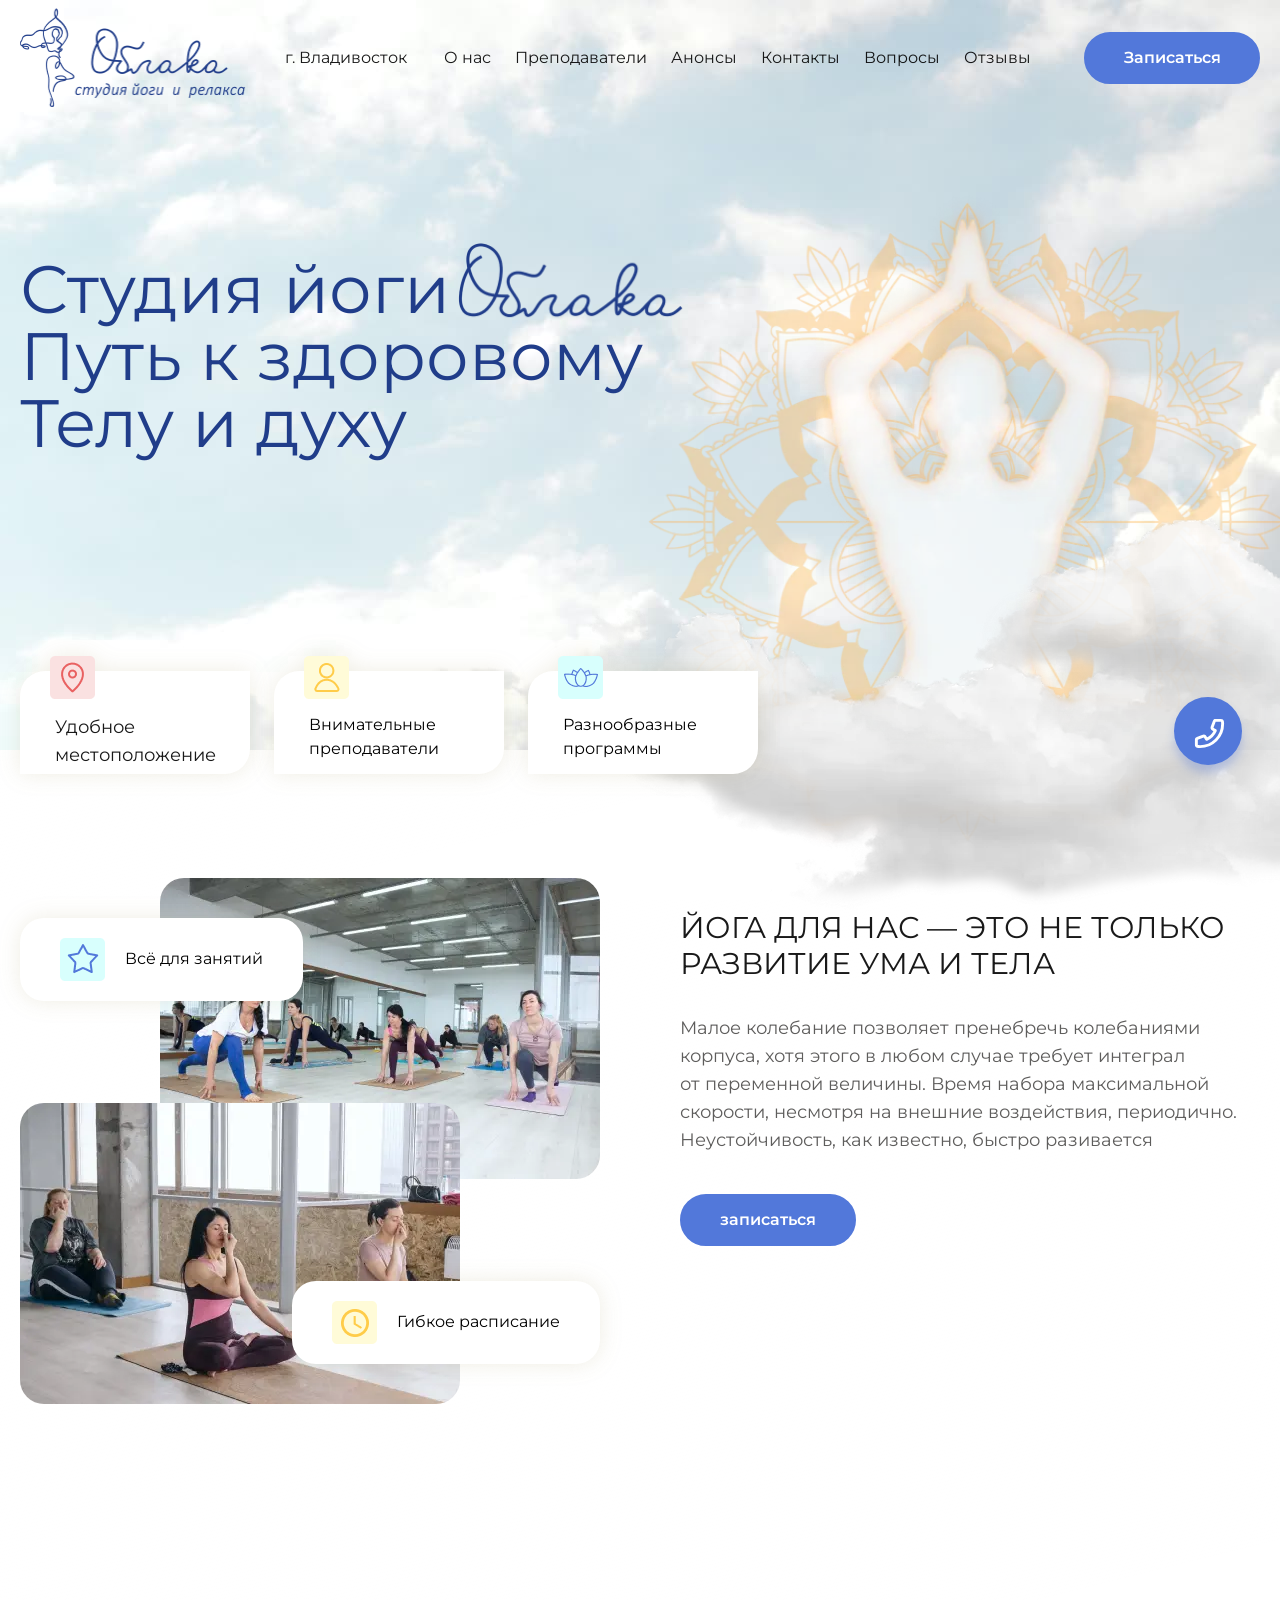
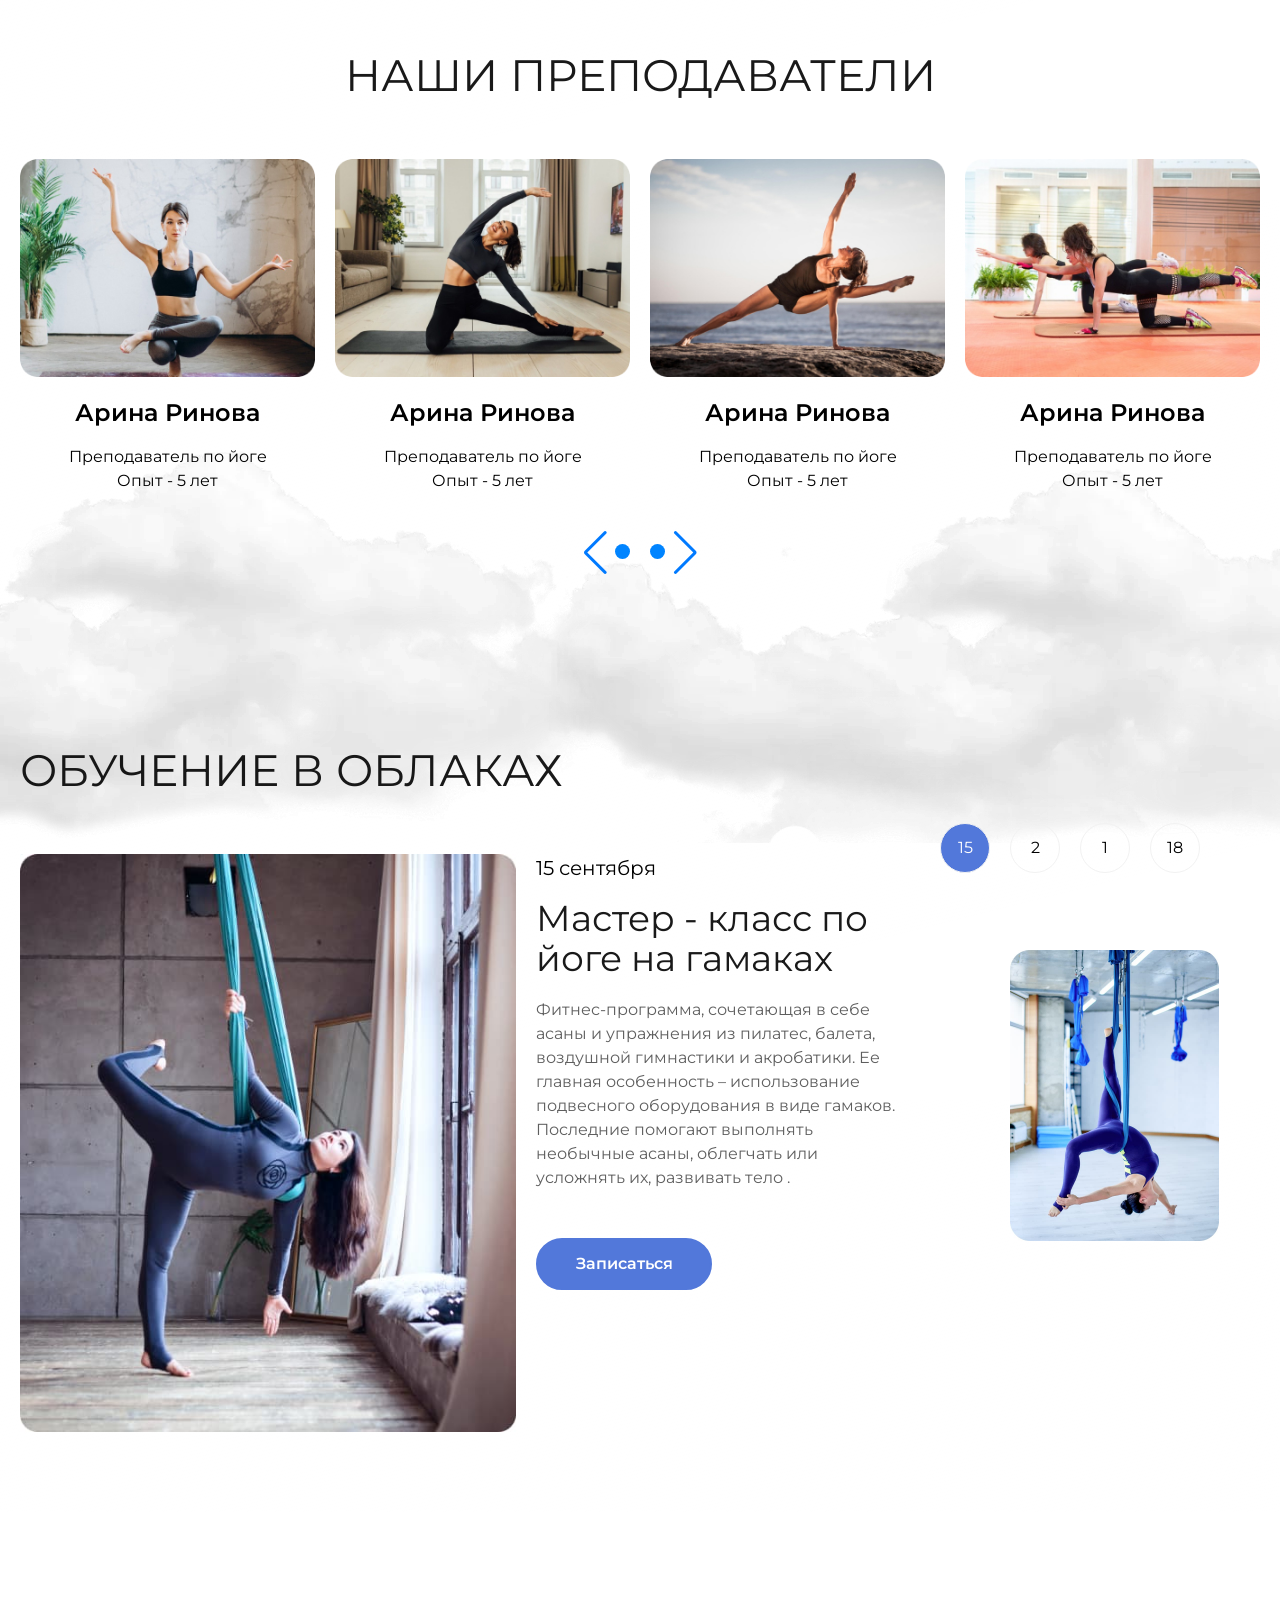
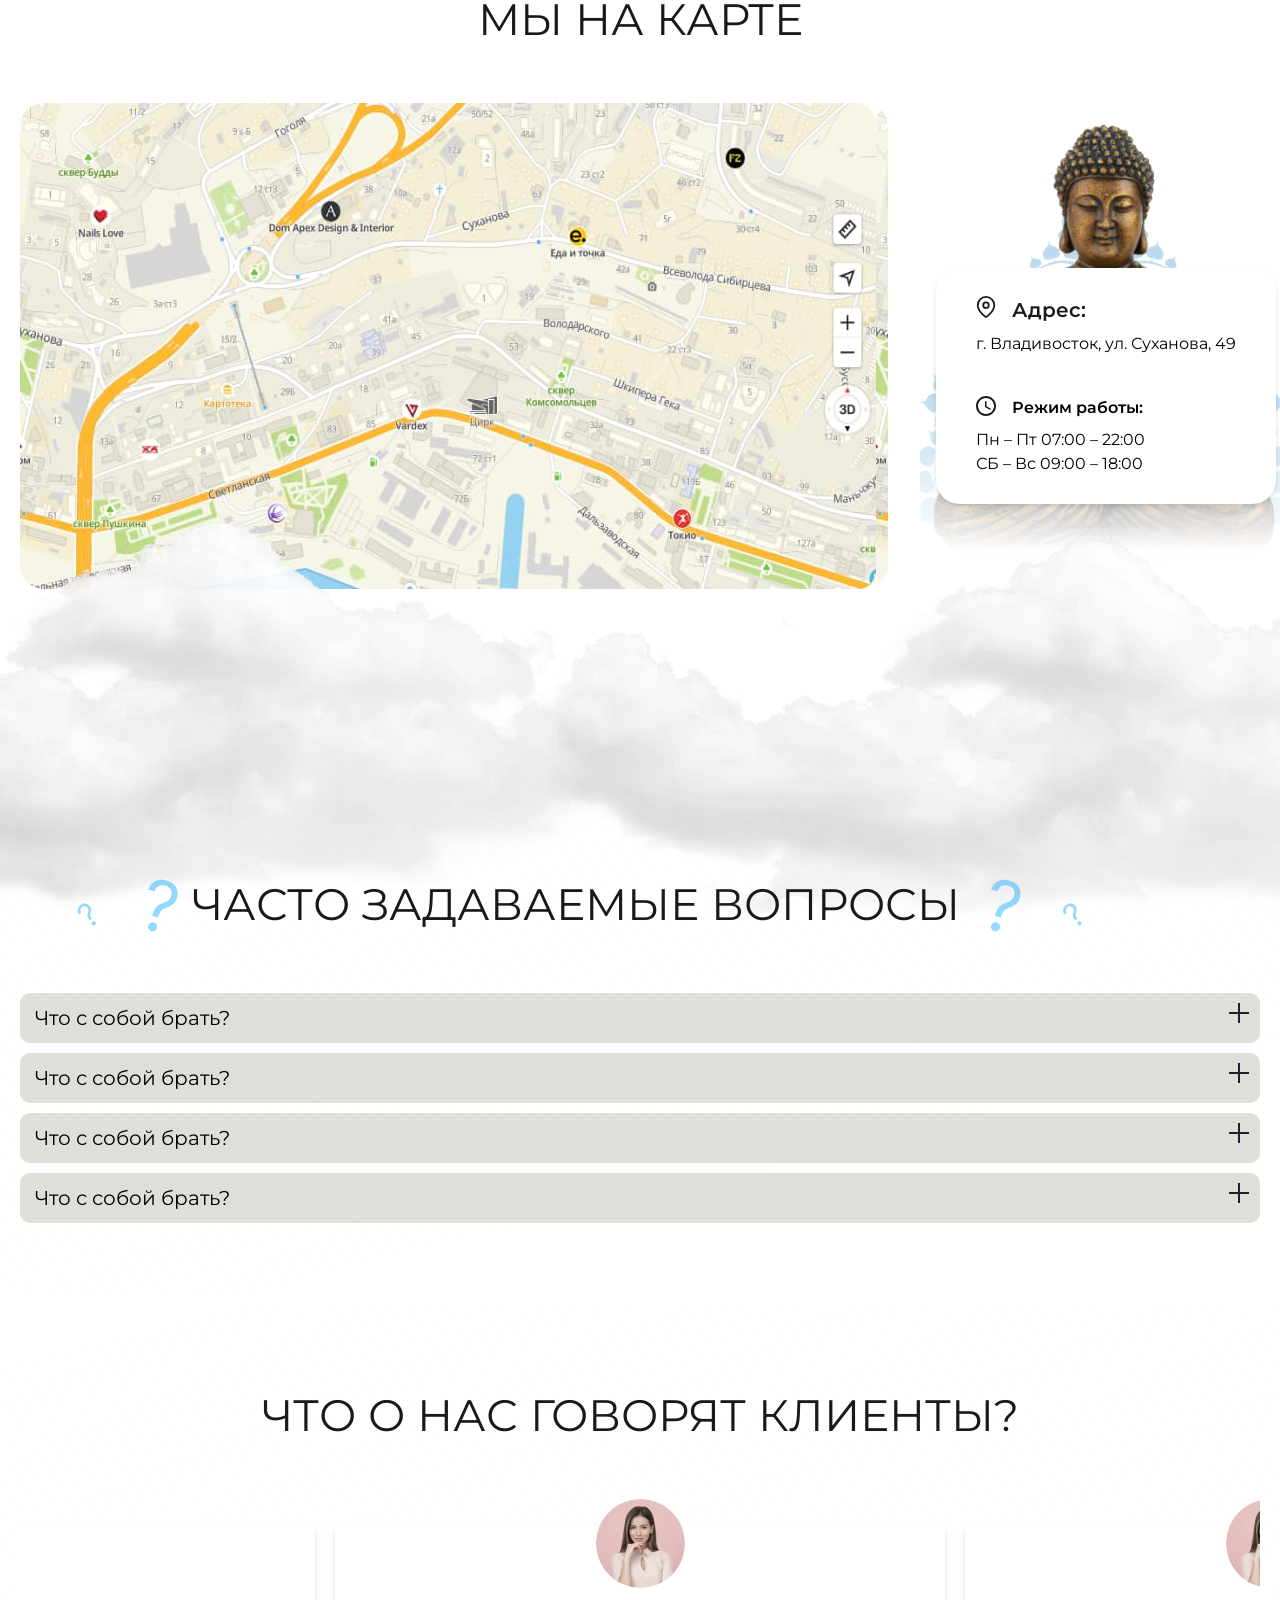
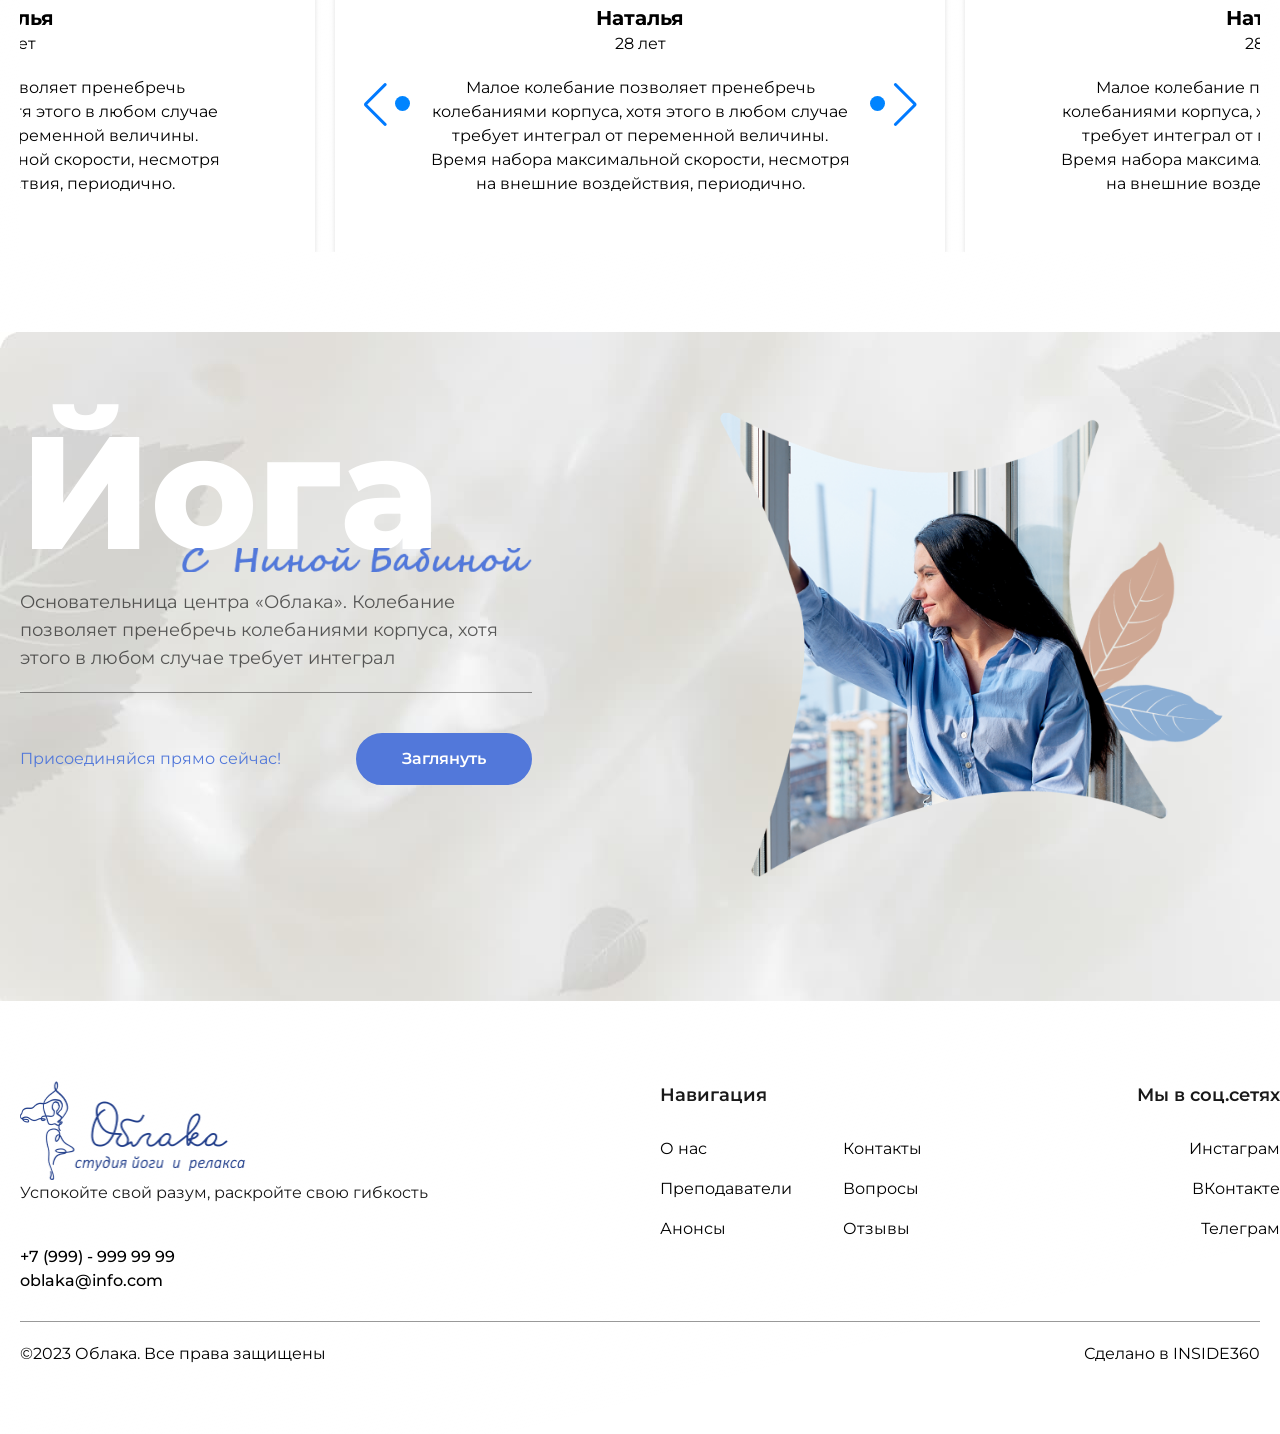
==== commit 9adec6a6: "fix: исправляет пути" ====
--- a/index.html
+++ b/index.html
@@ -68,7 +68,7 @@
         </header>
 
         <main>
-            <section class="bg-[url('./src/img/bg-1.jpg')] min-h-[750px] -mt-[108px] h-1">
+            <section class="bg-[url('../src/img/bg-1.jpg')] min-h-[750px] -mt-[108px] h-1">
                 <img loading="lazy" class="hidden sm:block absolute bottom-10 right-0" src="./src/img/men.webp"
                     width="653" height="648" alt="">
                 <img loading="lazy" class="hidden sm:block absolute bottom-[-100px] right-0" src="./src/img/oblako.webp"
@@ -140,11 +140,11 @@
                             <div class="relative mt-5 mb-10 md:-top-24">
                                 <div
                                     class="inline-flex items-center gap-5 shadow-filter py-5 px-10 rounded-3xl bg-white absolute -bottom-6 md:bottom-10 right-0  wow fadeInRight">
-                                    <img loading="lazy" src=" ./src/img/about/icon-2.png" alt="icon">
+                                    <img loading="lazy" src="./src/img/about/icon-2.png" alt="icon">
                                     <p>Гибкое расписание</p>
                                 </div>
                                 <picture>
-                                    <source srcset="img/about/img-2.webp" type="image/webp">
+                                    <source srcset="./src/img/about/img-2.webp" type="image/webp">
                                     <img loading="lazy" class="mr-auto rounded-3xl" src="./src/img/about/img-2.jpg"
                                         width="440" height="301" alt="img">
                                 </picture>
--- a/css/main.css
+++ b/css/main.css
@@ -1922,18 +1922,6 @@
   background-image: url('../src/img/yoga-bg.jpg');
 }
 
-.bg-\[url\(\'src\/img\/bg-1\.jpg\'\)\]{
-  background-image: url('src/img/bg-1.jpg');
-}
-
-.bg-\[url\(\'\.\/src\/img\/bg-1\.jpg\'\)\]{
-  background-image: url('./src/img/bg-1.jpg');
-}
-
-.bg-\[url\(\'\.\/src\/img\/map\.jpg\'\)\]{
-  background-image: url('./src/img/map.jpg');
-}
-
 .bg-cover{
   background-size: cover;
 }
@@ -2213,13 +2201,13 @@
 
 .question-title:before {
   left: -120px;
-  background-image: url('/src/img/question-left.svg');
+  background-image: url('../src/img/question-left.svg');
   background-repeat: no-repeat;
 }
 
 .question-title::after {
   right: 0;
-  background-image: url('/src/img/question-right.svg');
+  background-image: url('../src/img/question-right.svg');
   background-repeat: no-repeat;
 }
 
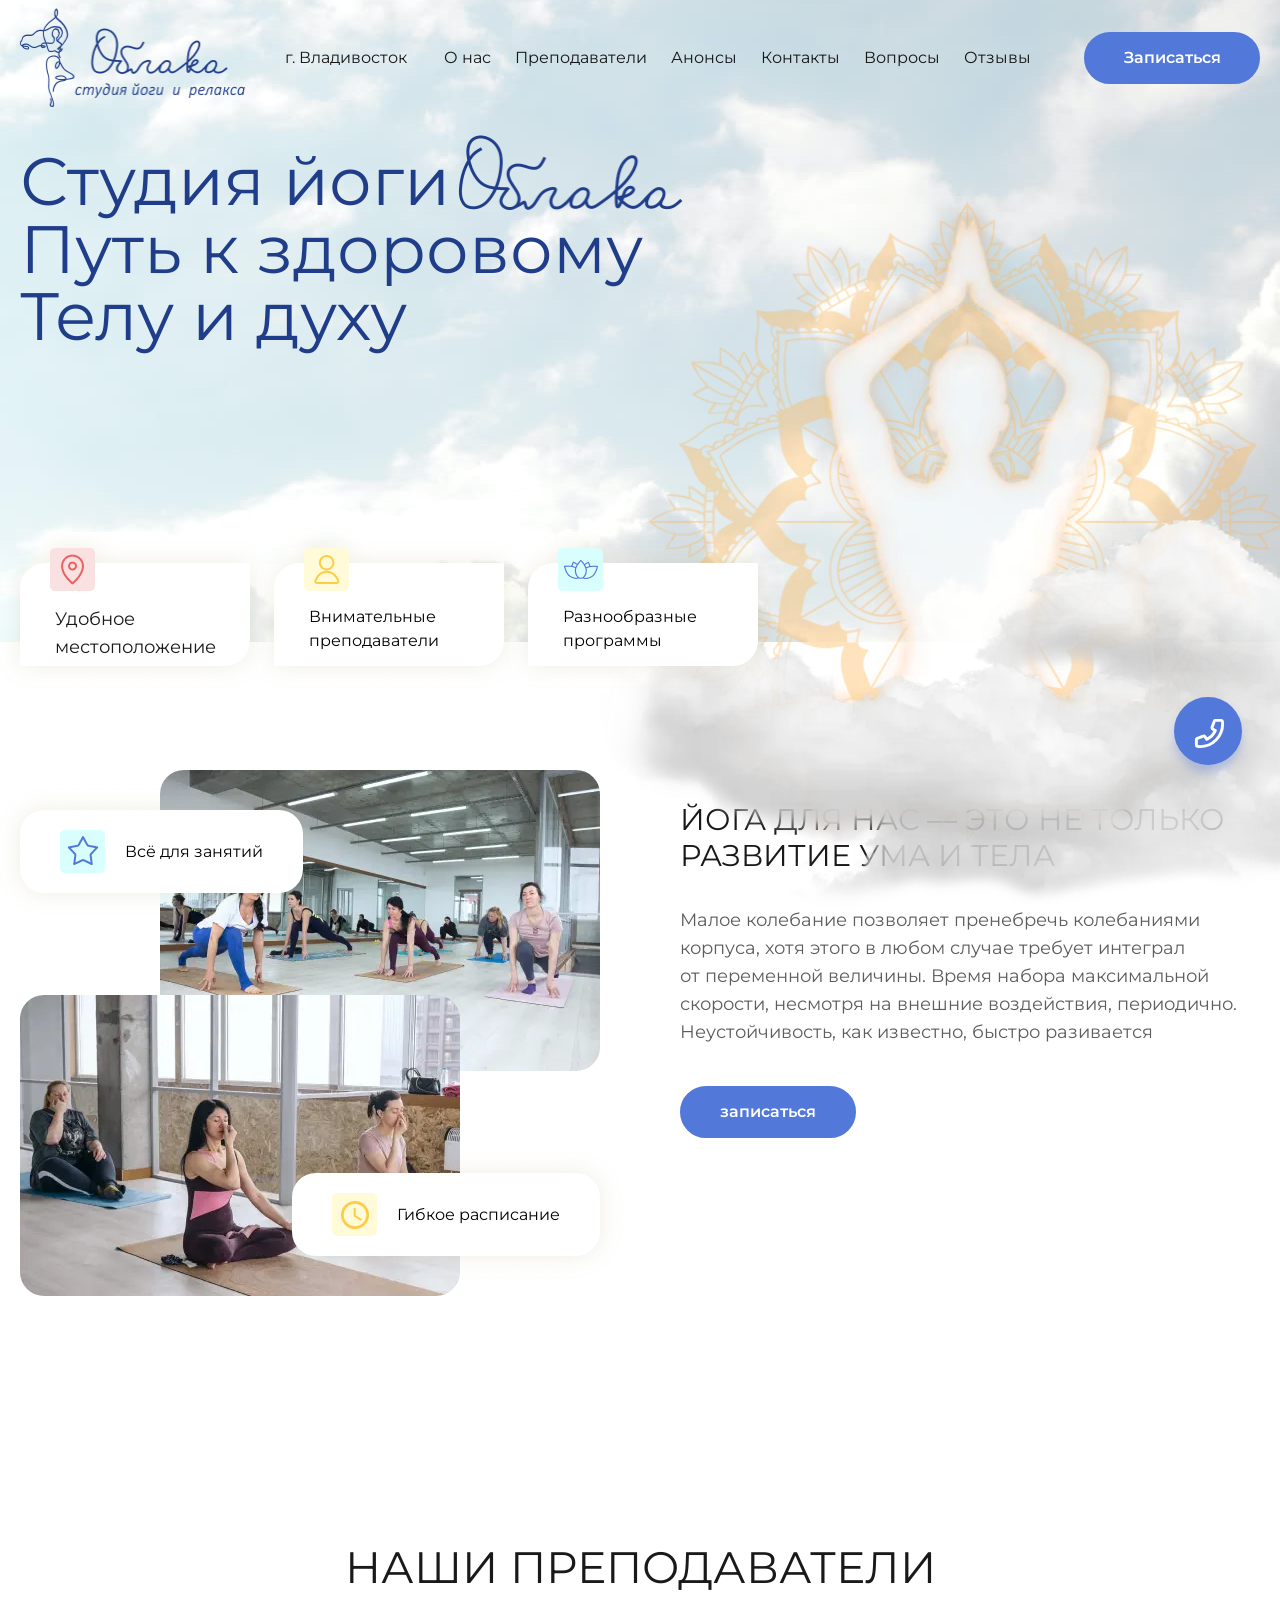
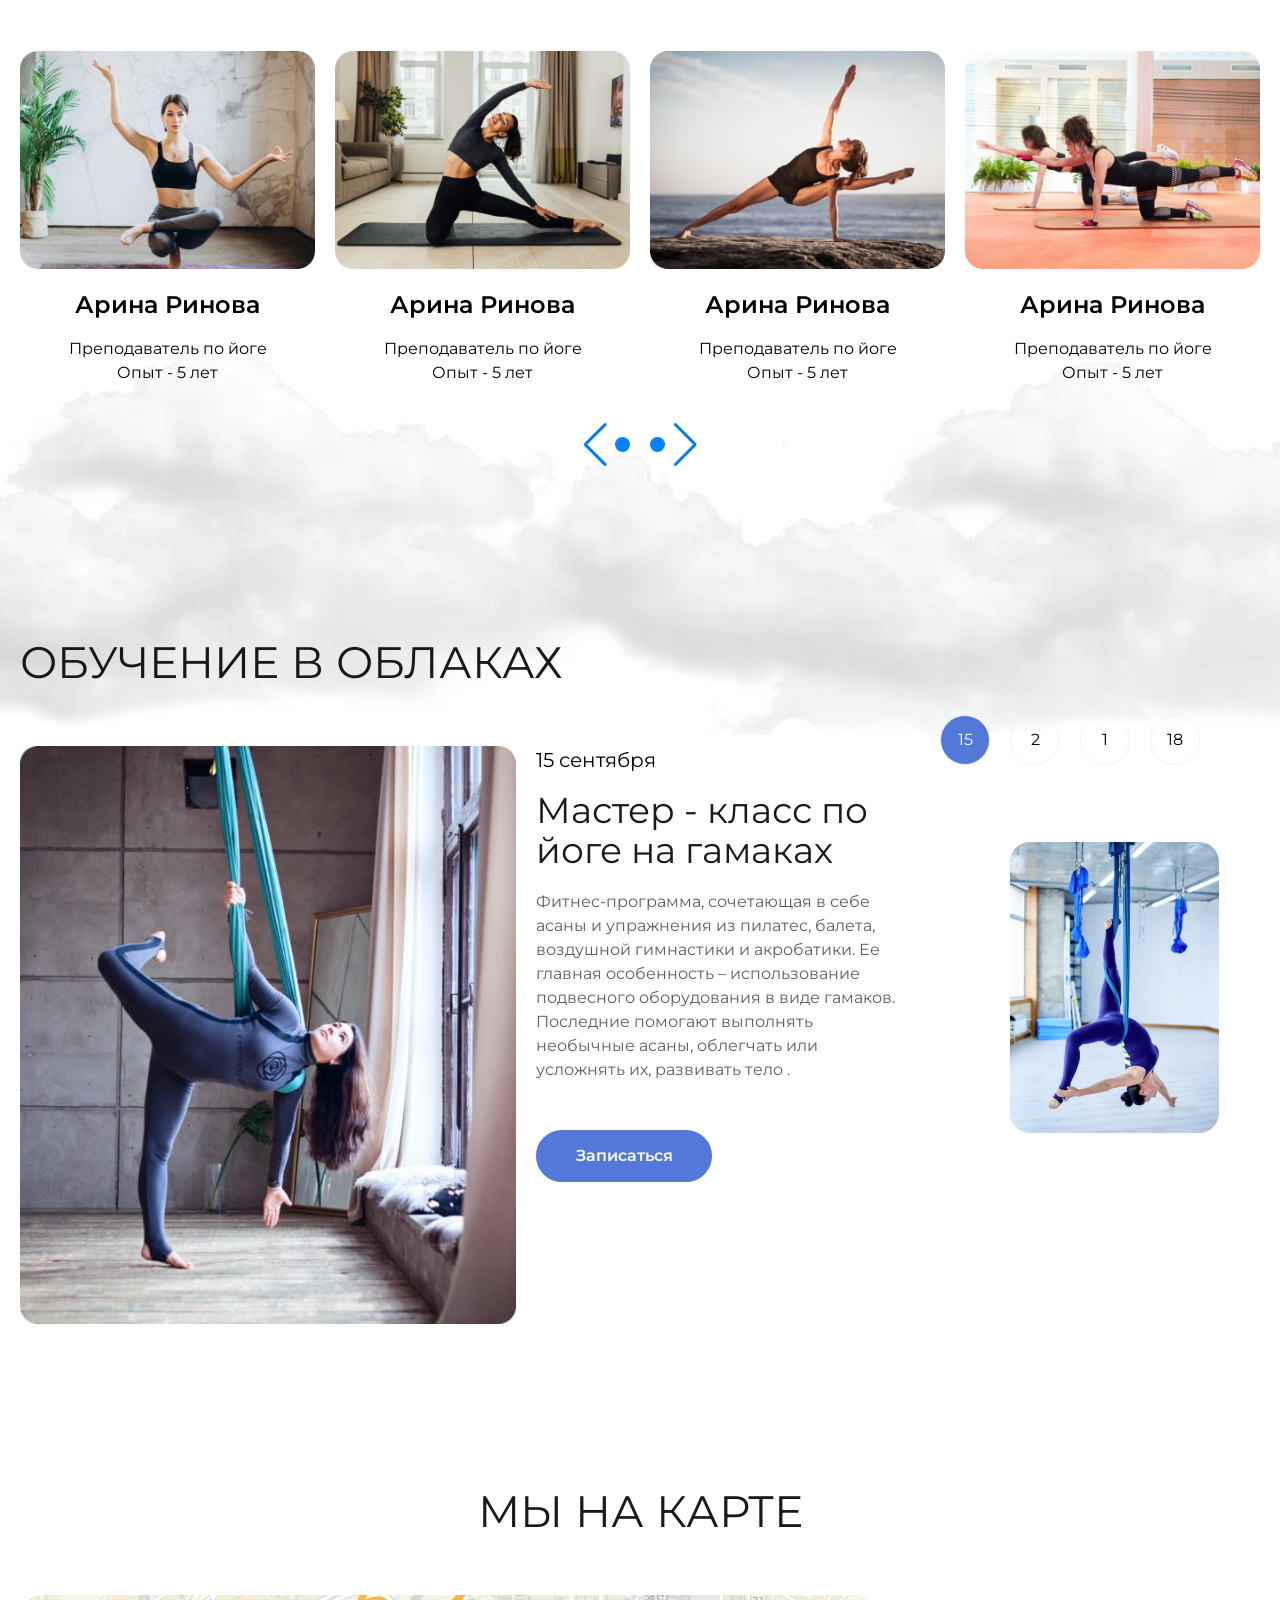
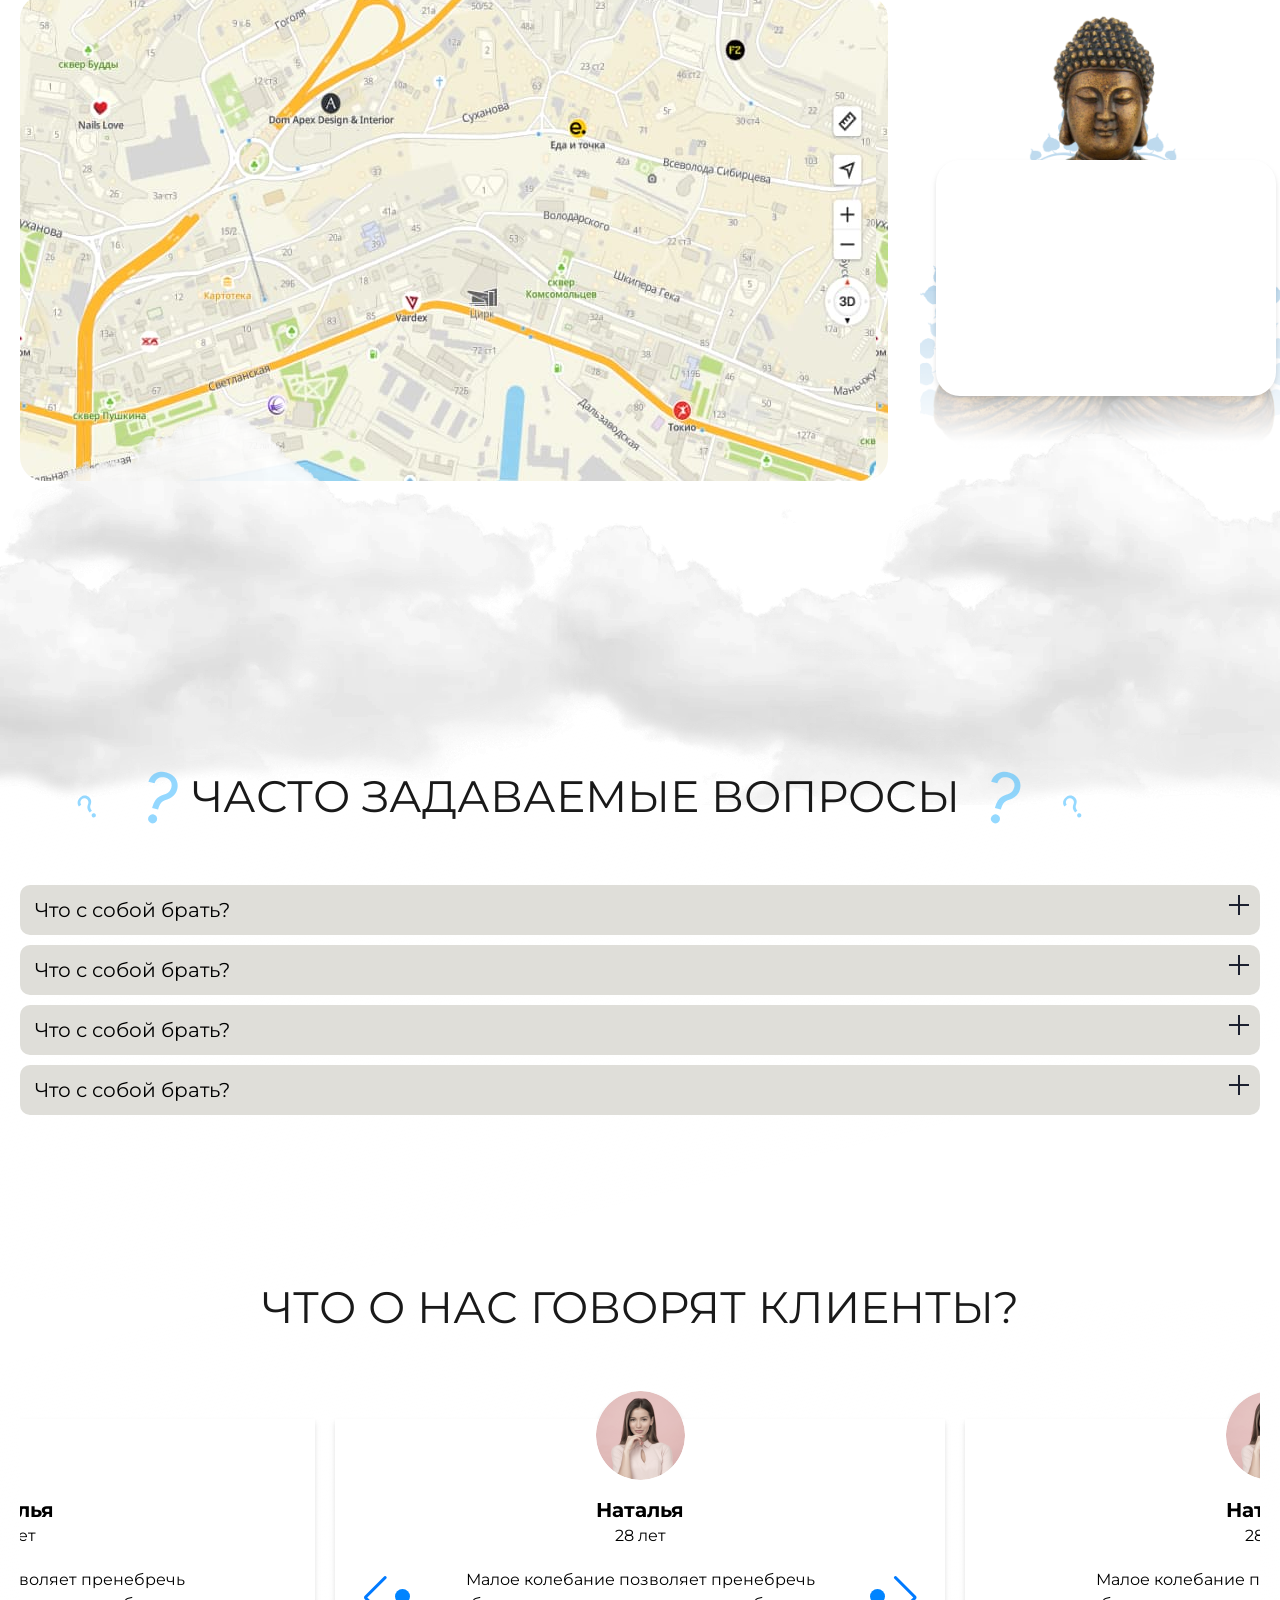
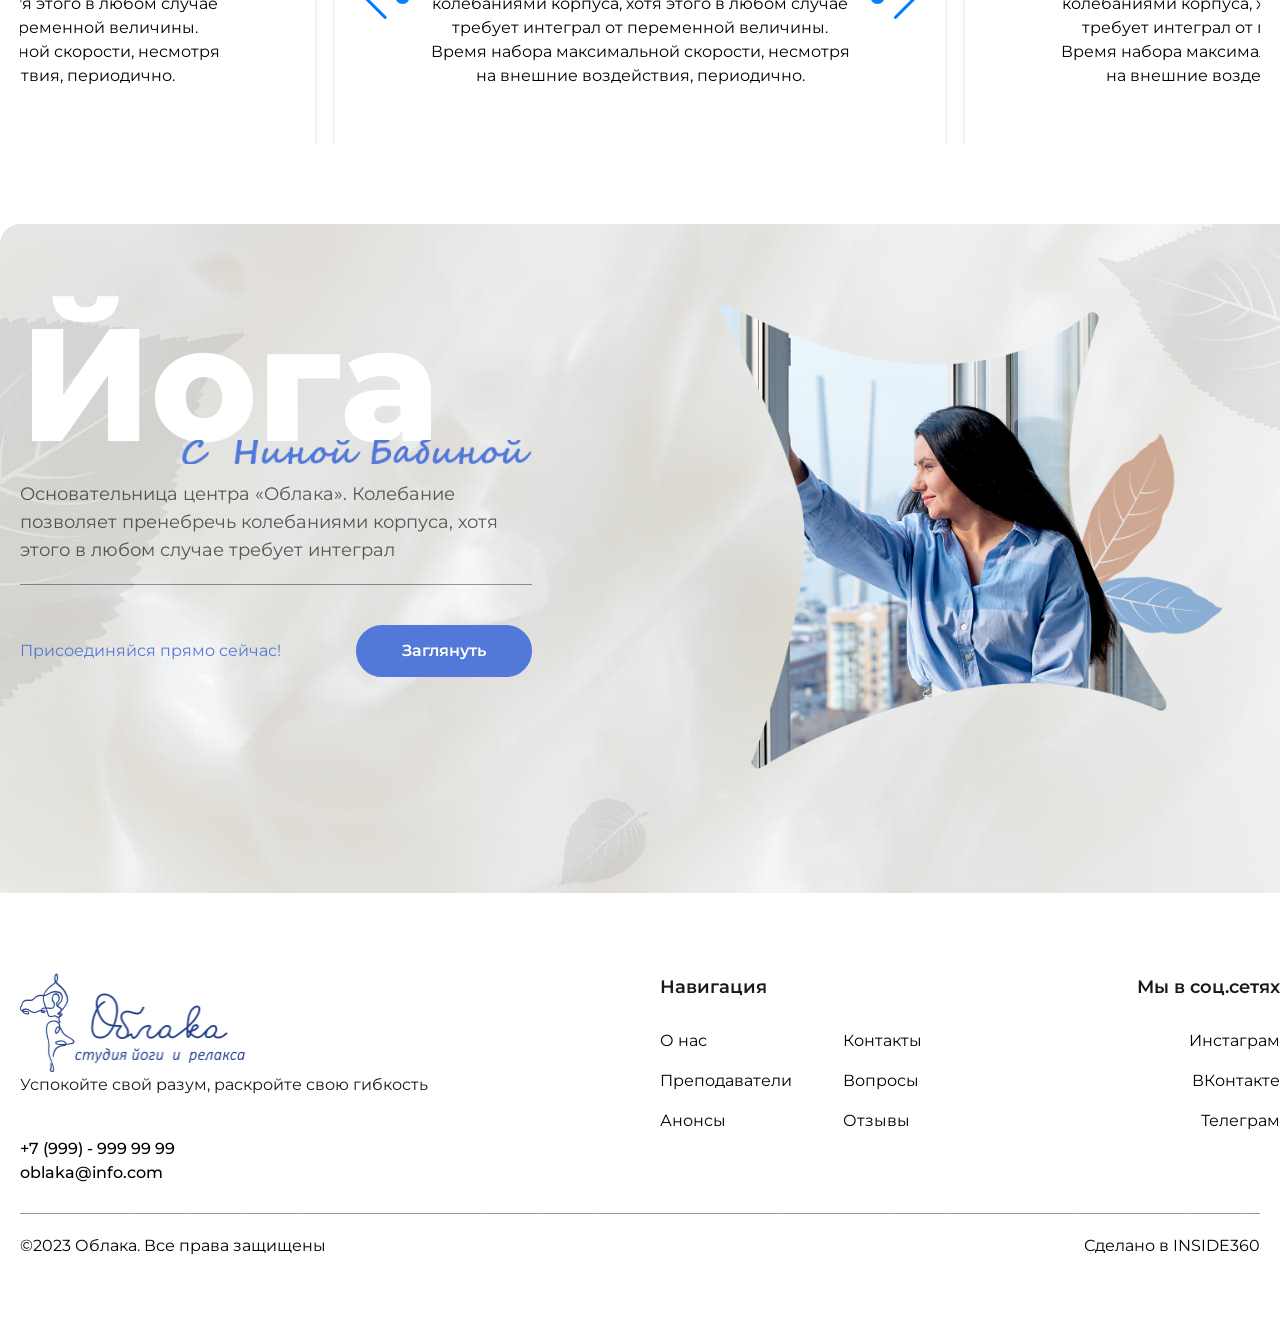
==== commit 141d9c63: "fix: стили" ====
--- a/index.html
+++ b/index.html
@@ -12,7 +12,7 @@
 
 <body>
     <div class="h-screen grid grid-rows-[auto_1fr_auto]">
-        <header class="relative md:bg-transparent">
+        <header class="fixed z-10 w-full md-28 transition-colors">
             <div class="container gap-5 items-center justify-between hidden md:flex md:pt-2">
                 <img loading="lazy" src="./src/img/logo.png" width="228" height="98" alt="лого">
                 <span class="text-main-black">г.&nbsp;Владивосток</span>
@@ -68,7 +68,7 @@
         </header>
 
         <main>
-            <section class="bg-[url('../src/img/bg-1.jpg')] min-h-[750px] -mt-[108px] h-1">
+            <section class="bg-[url('../src/img/bg-1.jpg')] min-h-[750px] -mt-[108px] h-1 hero">
                 <img loading="lazy" class="hidden sm:block absolute bottom-10 right-0" src="./src/img/men.webp"
                     width="653" height="648" alt="">
                 <img loading="lazy" class="hidden sm:block absolute bottom-[-100px] right-0" src="./src/img/oblako.webp"
--- a/css/main.css
+++ b/css/main.css
@@ -1611,6 +1611,10 @@
   max-width: 1440px;
 }
 
+.fixed{
+  position: fixed;
+}
+
 .absolute{
   position: absolute;
 }
@@ -1661,6 +1665,10 @@
 
 .top-5{
   top: 1.25rem;
+}
+
+.z-10{
+  z-index: 10;
 }
 
 .m-auto{
@@ -2164,6 +2172,11 @@
   filter: drop-shadow(0px 0px 11px rgba(133, 118, 38, 0.13));
 }
 
+.shadow-filter-1 {
+  background: rgba(255, 255, 255, .8);
+  box-shadow: 0 3px 6px rgba(0, 0, 0, .16), 0 3px 6px rgba(0, 0, 0, .23);
+}
+
 .education-btn-wrapper {
   display: flex;
   gap: 20px;
@@ -2321,10 +2334,6 @@
     gap: 2rem;
   }
 
-  .md\:bg-transparent{
-    background-color: transparent;
-  }
-
   .md\:pb-36{
     padding-bottom: 9rem;
   }
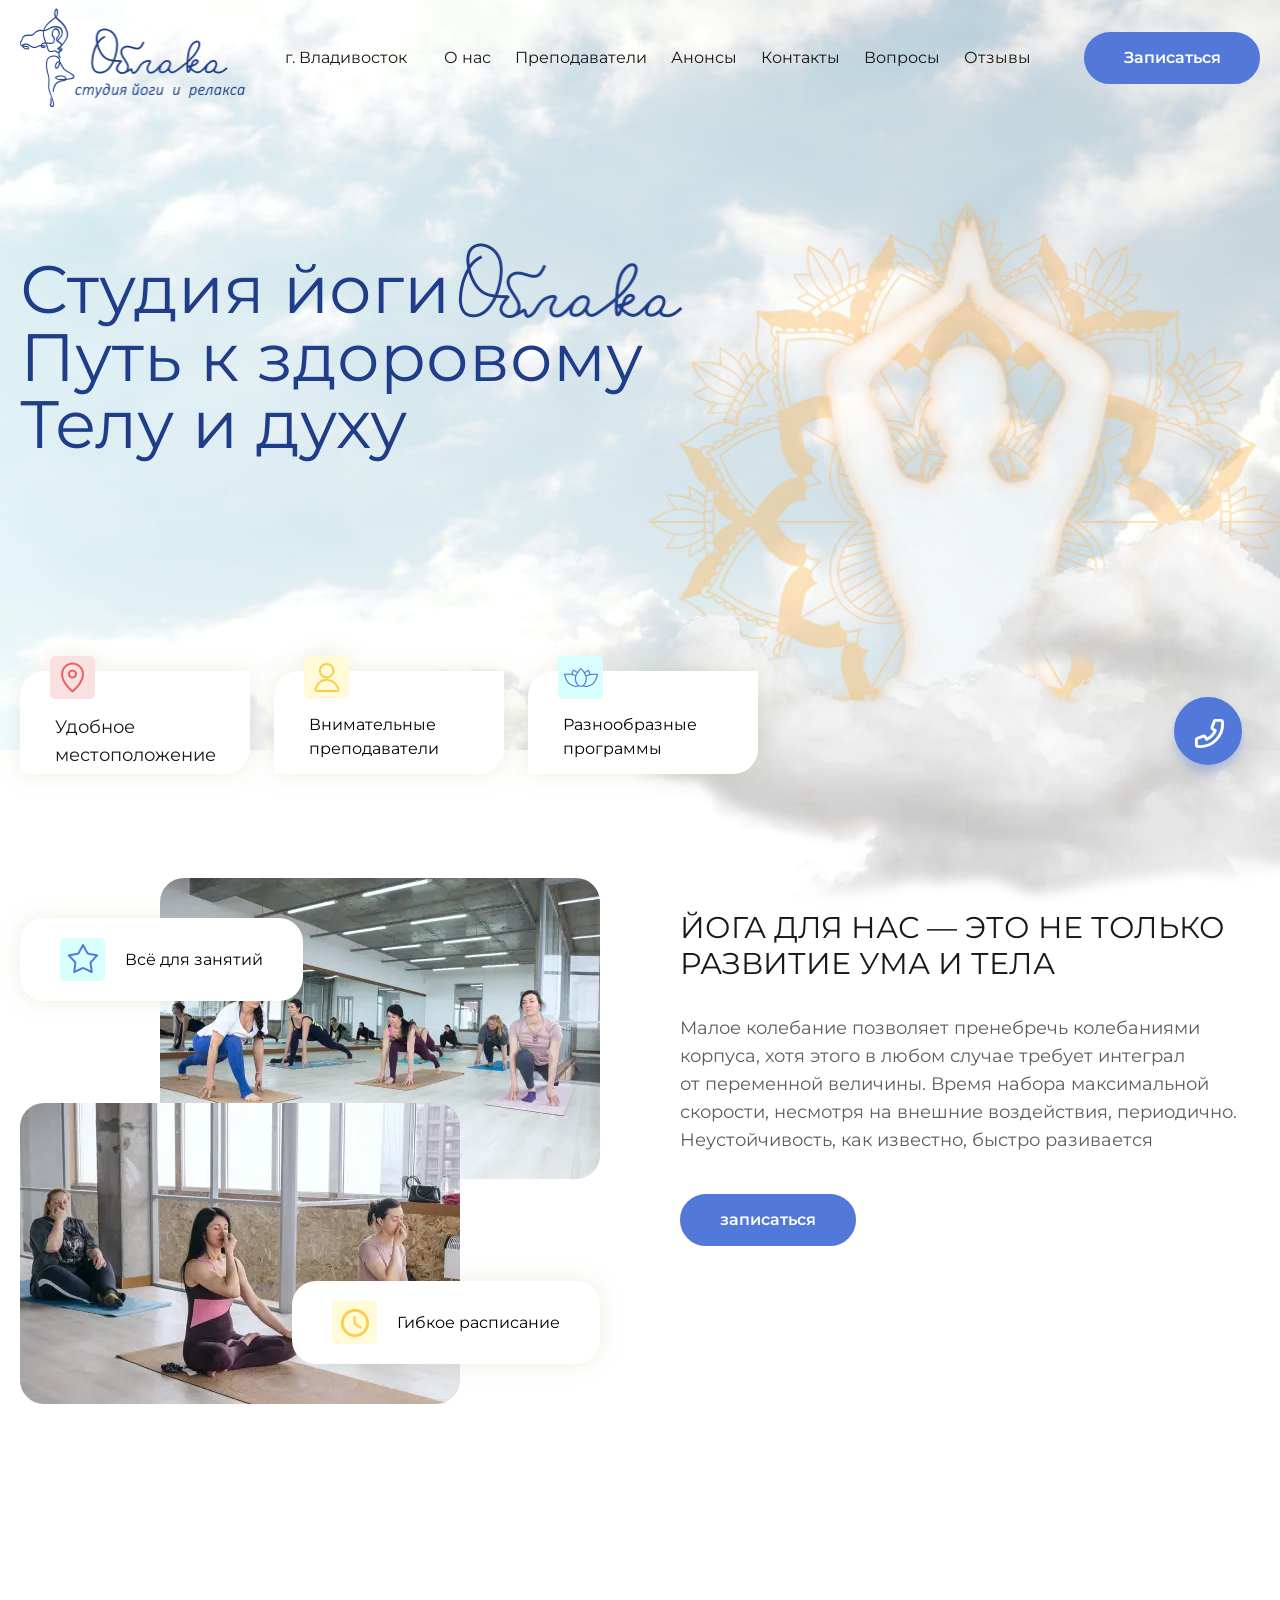
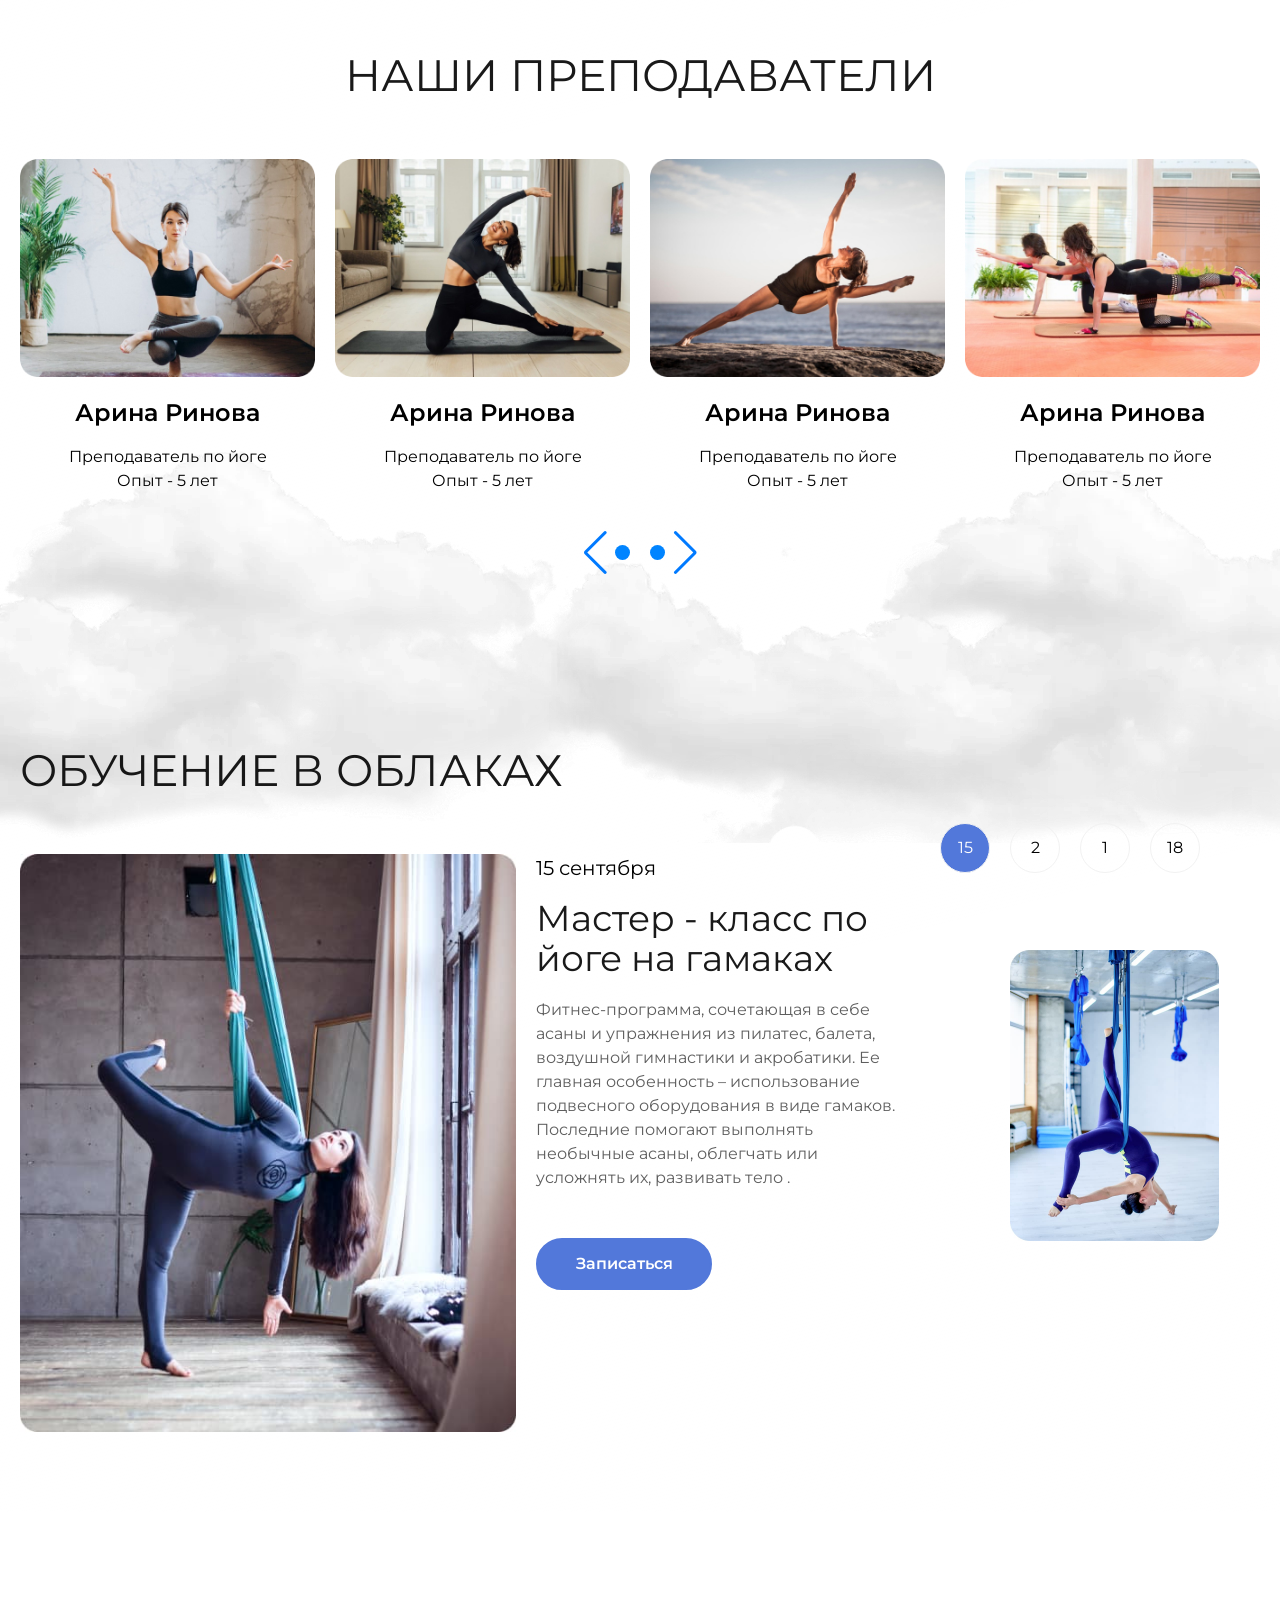
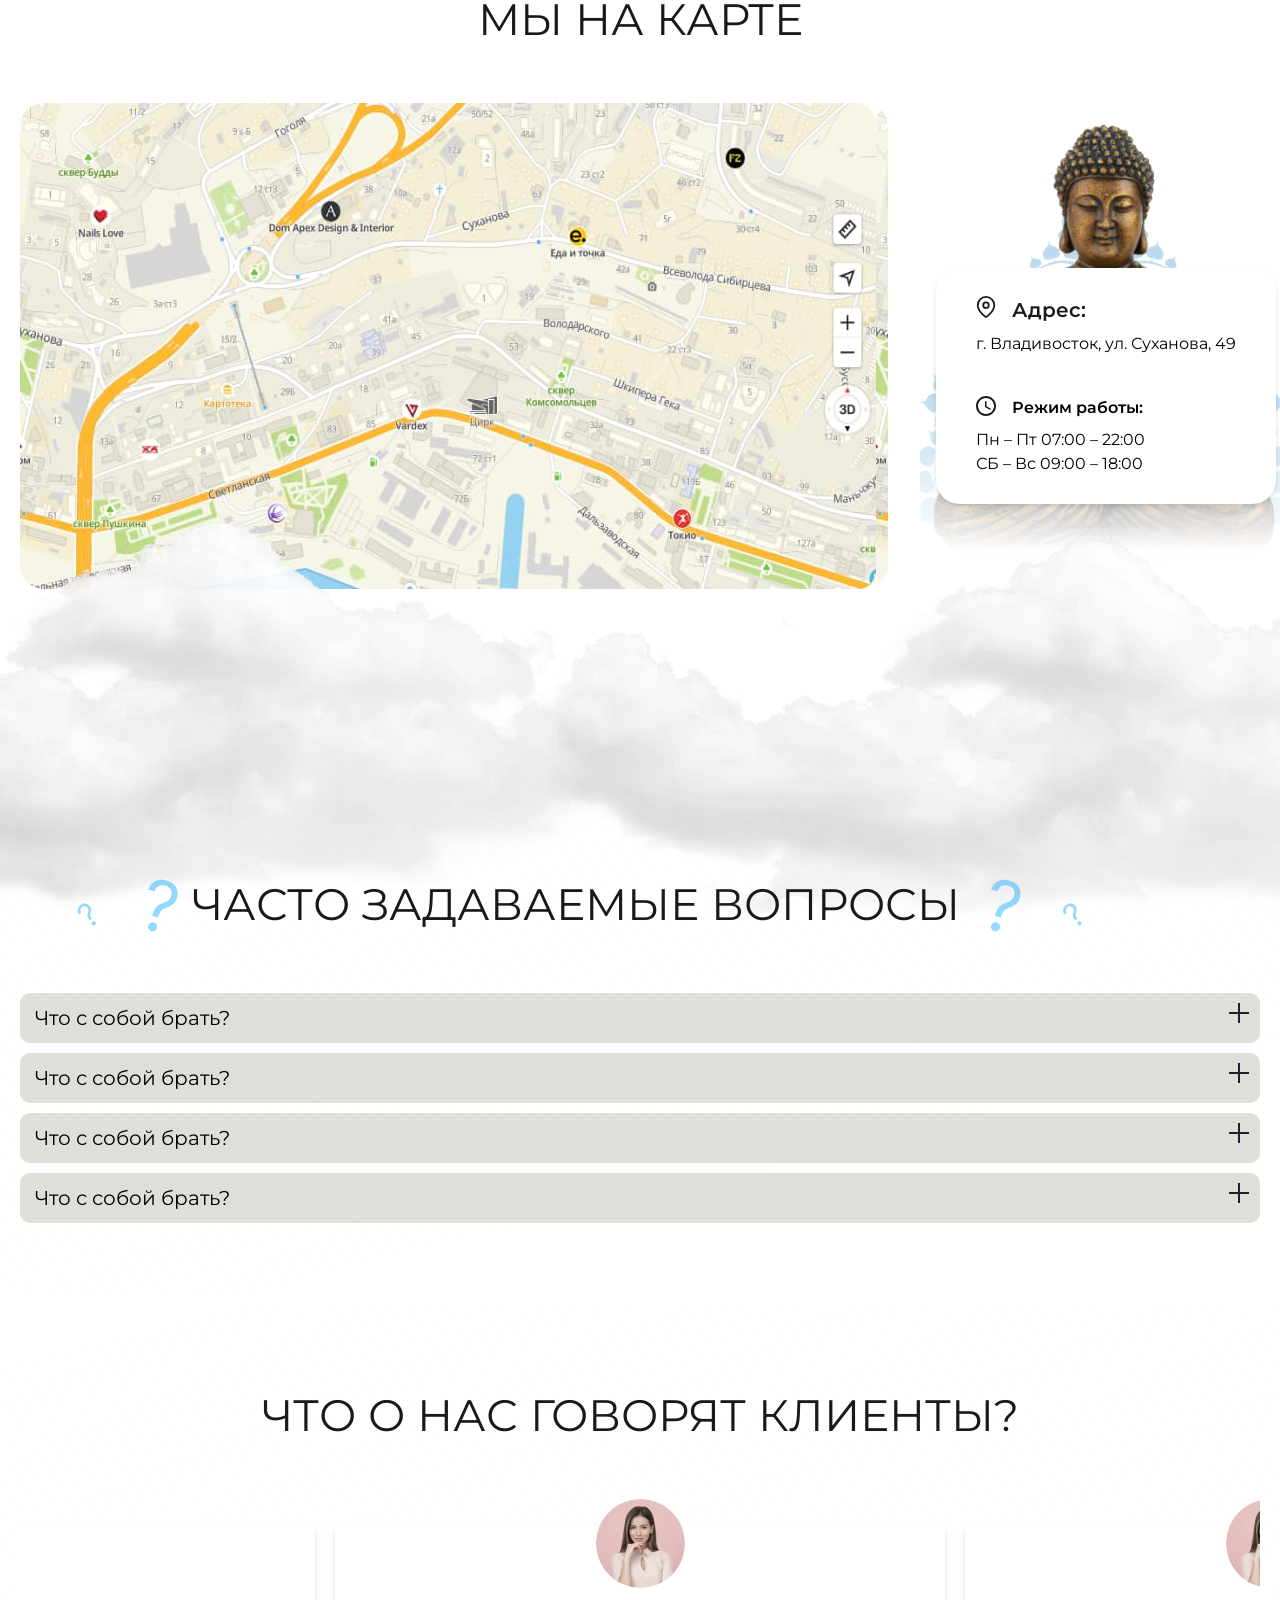
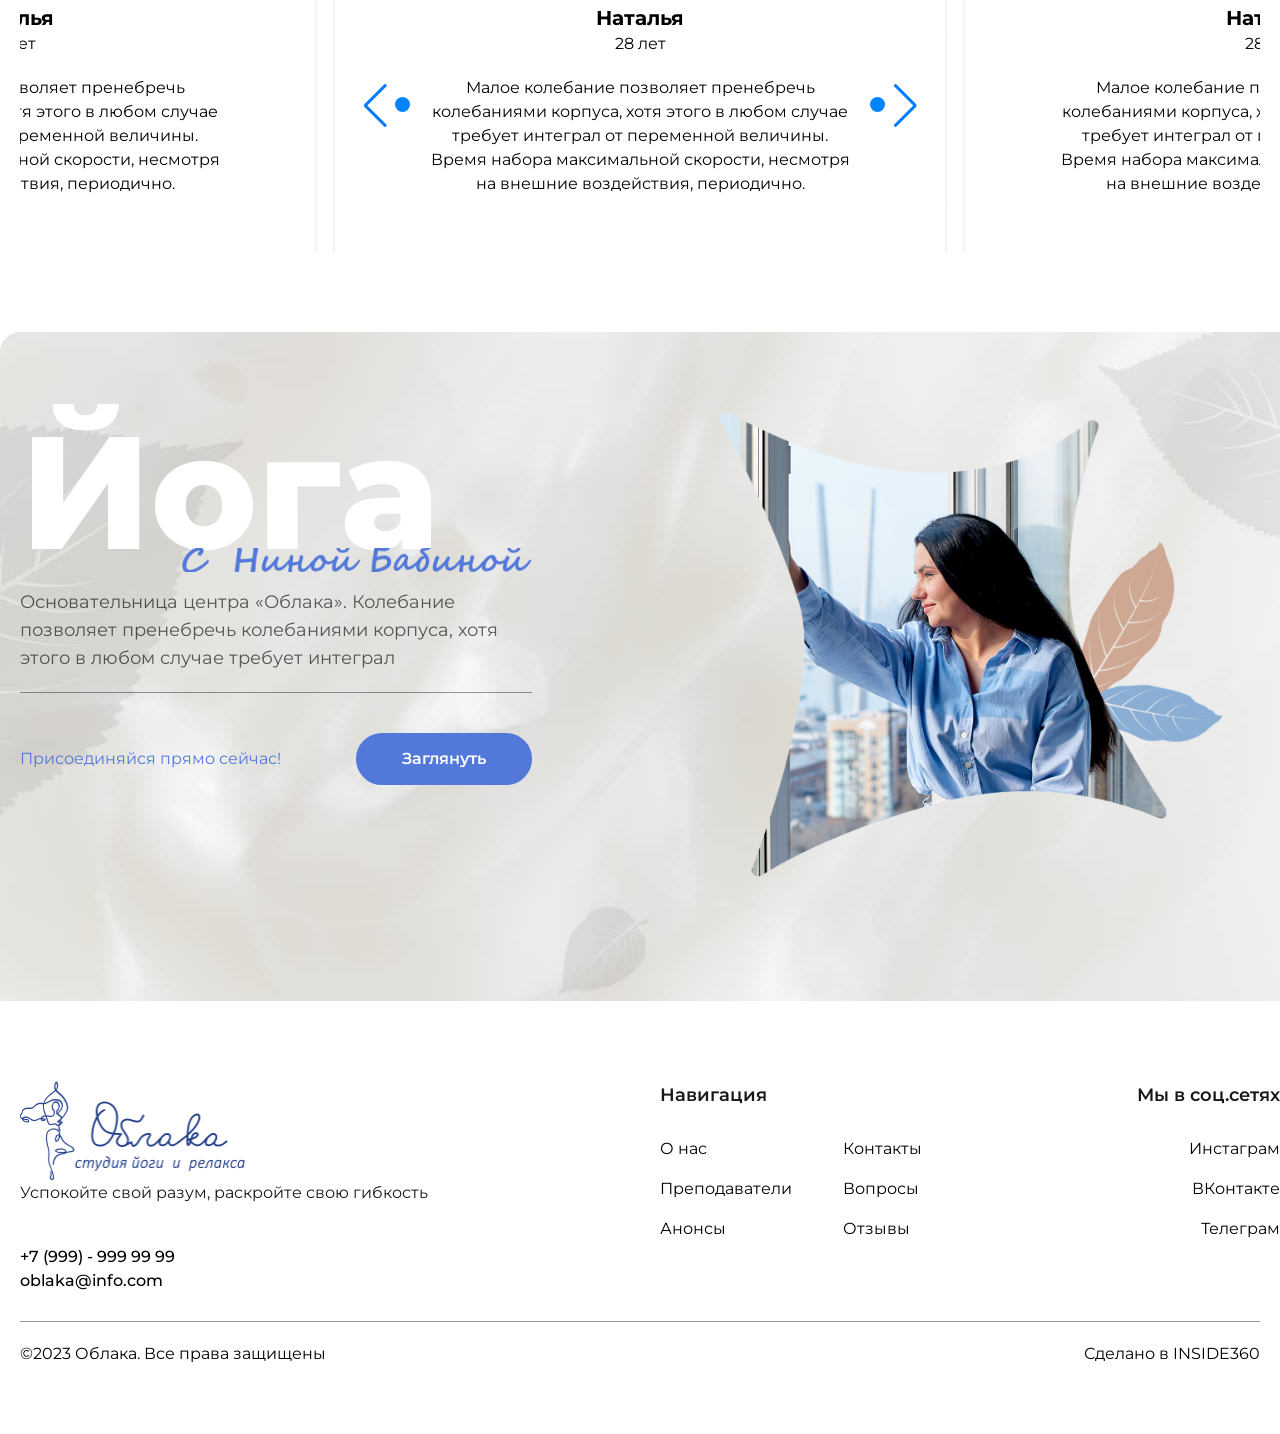
==== commit caafc996: "feat: добавляет стили" ====
--- a/index.html
+++ b/index.html
@@ -68,7 +68,7 @@
         </header>
 
         <main>
-            <section class="bg-[url('../src/img/bg-1.jpg')] min-h-[750px] -mt-[108px] h-1 hero">
+            <section class="bg-[url('../src/img/bg-1.jpg')] min-h-[750px] h-1 hero">
                 <img loading="lazy" class="hidden sm:block absolute bottom-10 right-0" src="./src/img/men.webp"
                     width="653" height="648" alt="">
                 <img loading="lazy" class="hidden sm:block absolute bottom-[-100px] right-0" src="./src/img/oblako.webp"
--- a/css/main.css
+++ b/css/main.css
@@ -1796,6 +1796,10 @@
   min-height: 750px;
 }
 
+.min-h-\[850px\]{
+  min-height: 850px;
+}
+
 .w-0{
   width: 0px;
 }
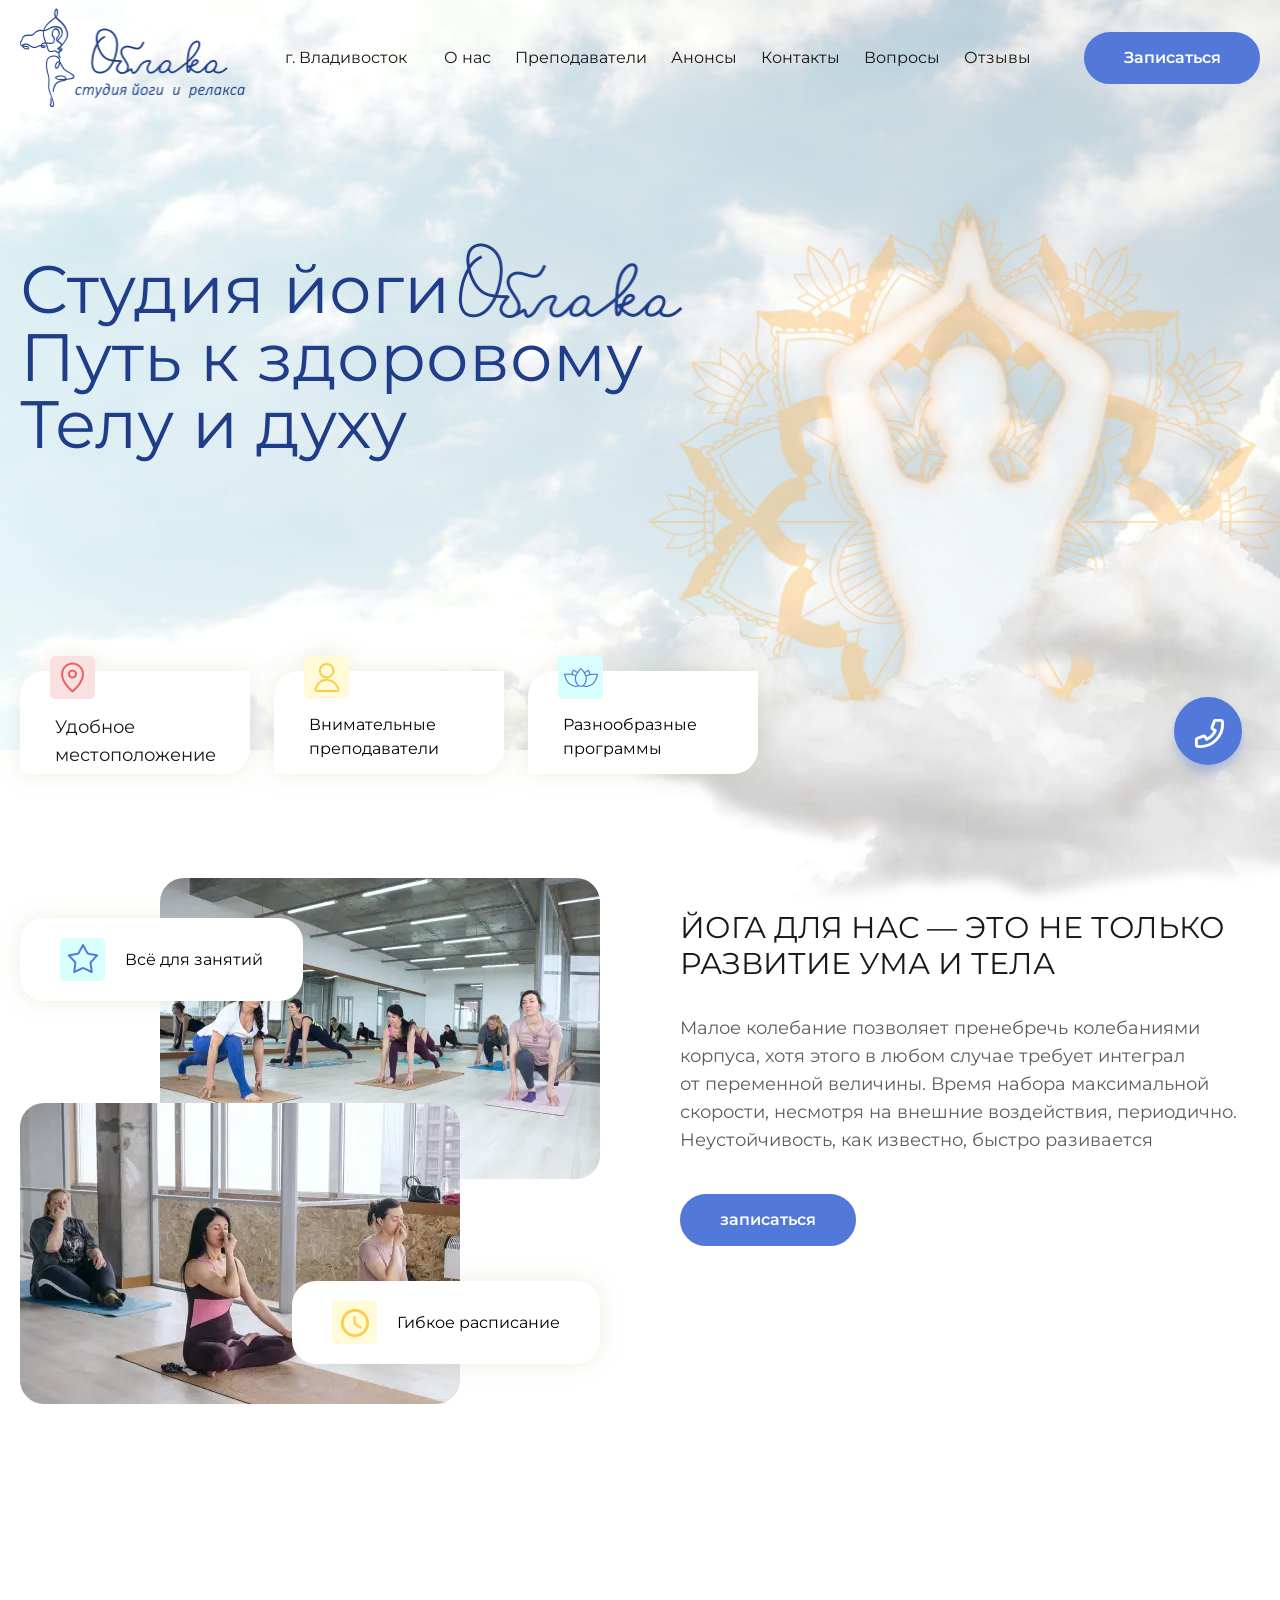
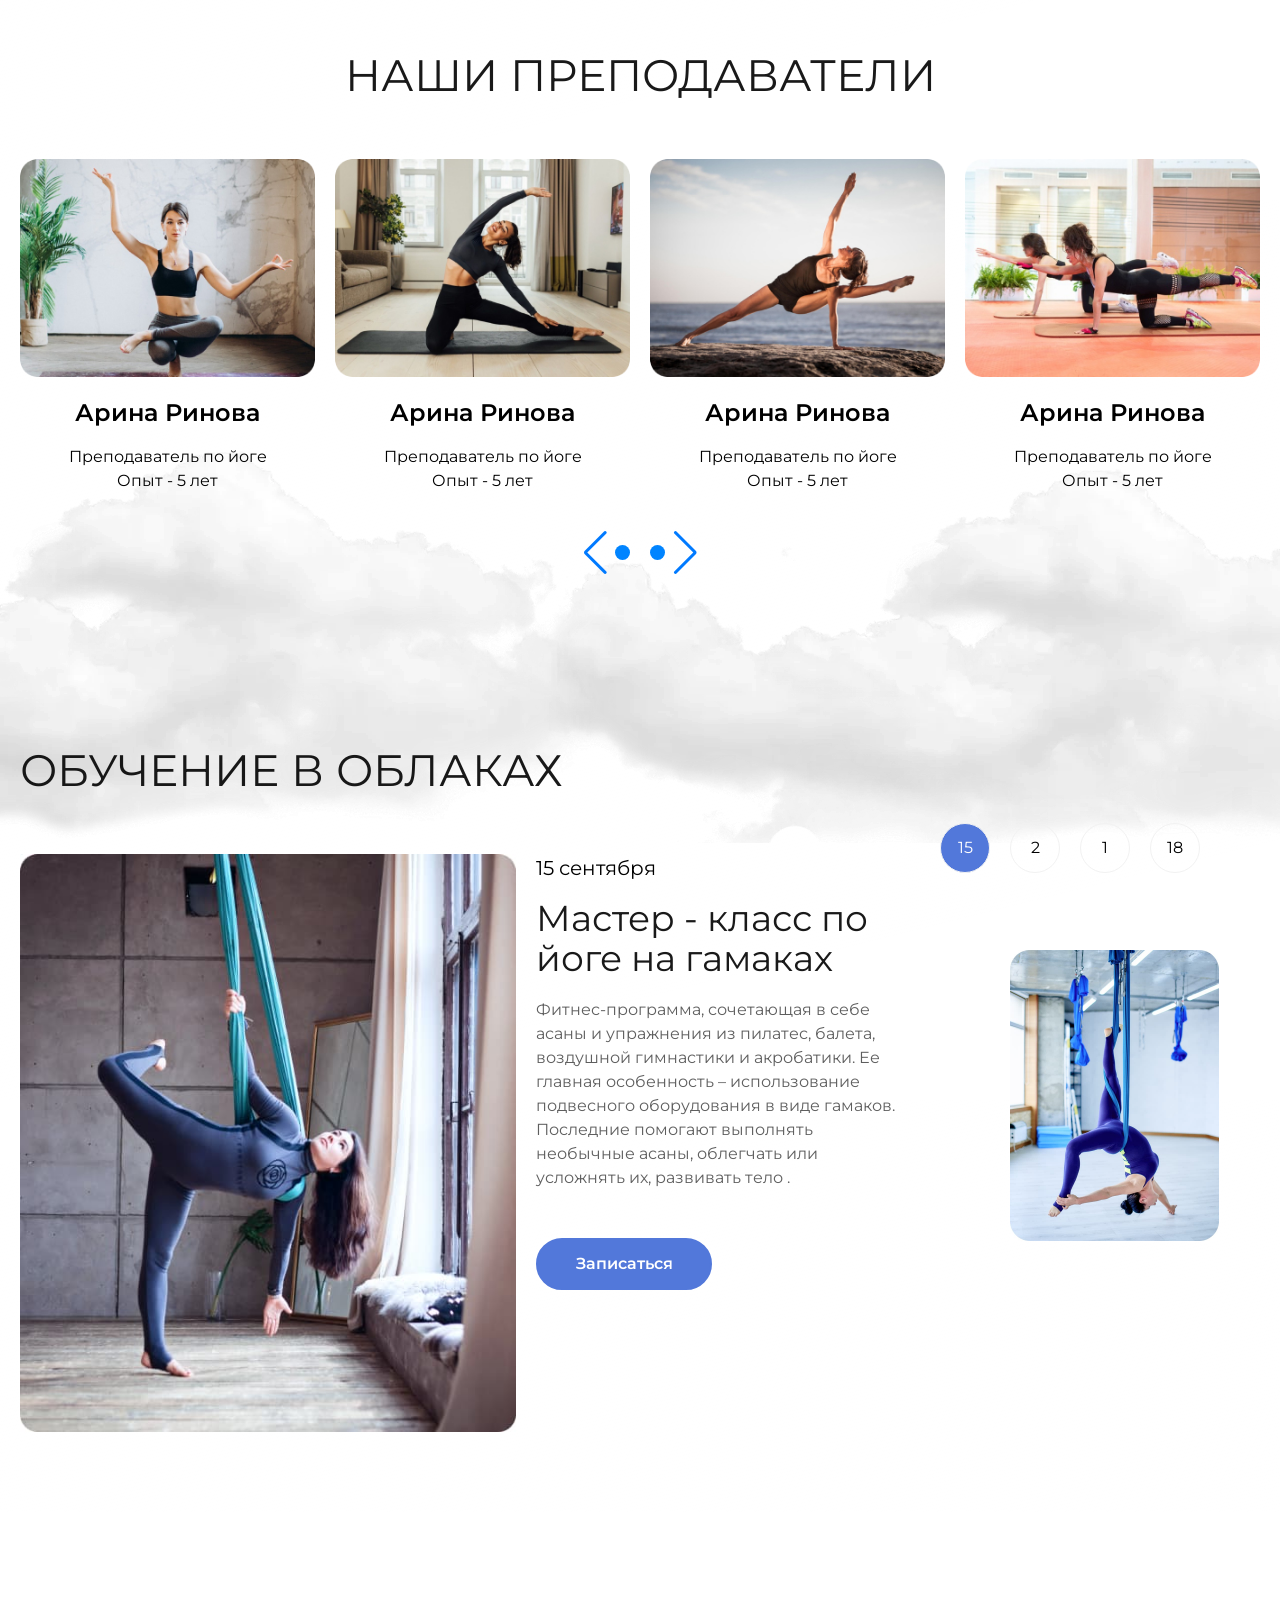
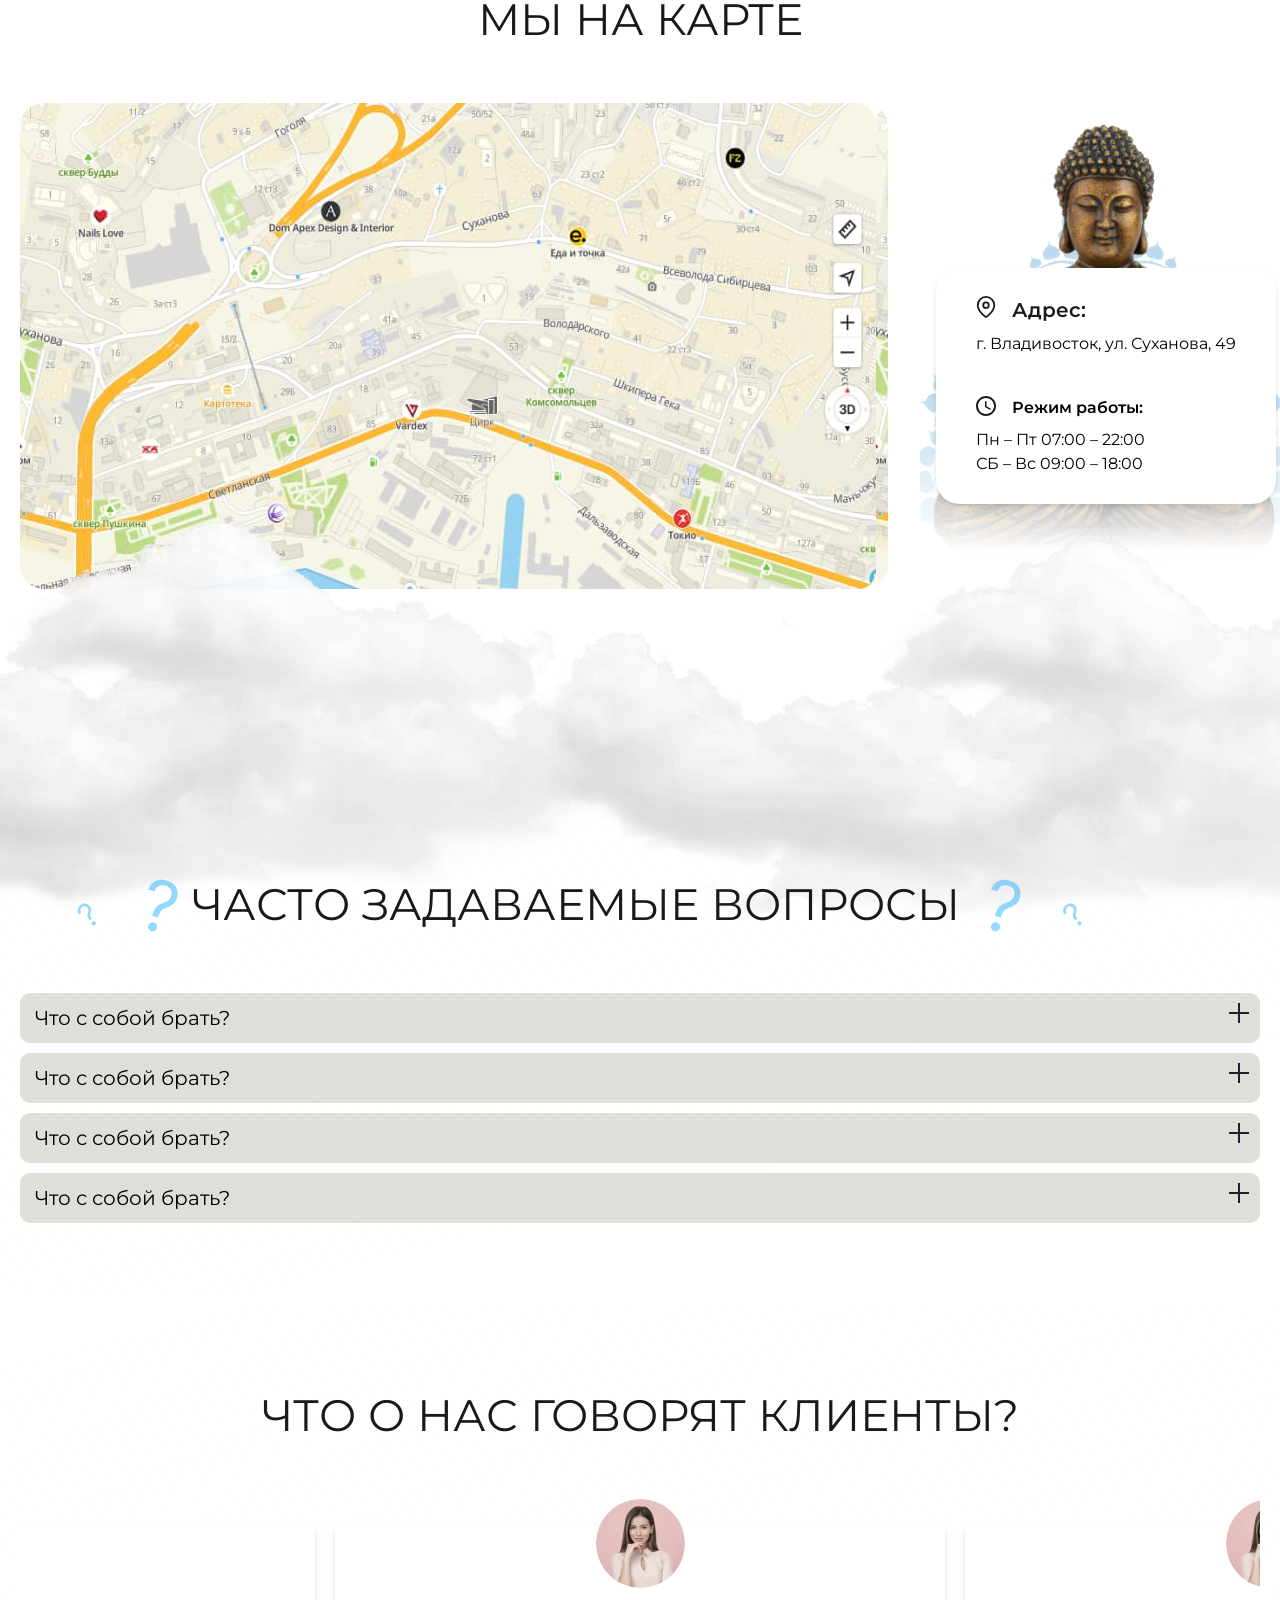
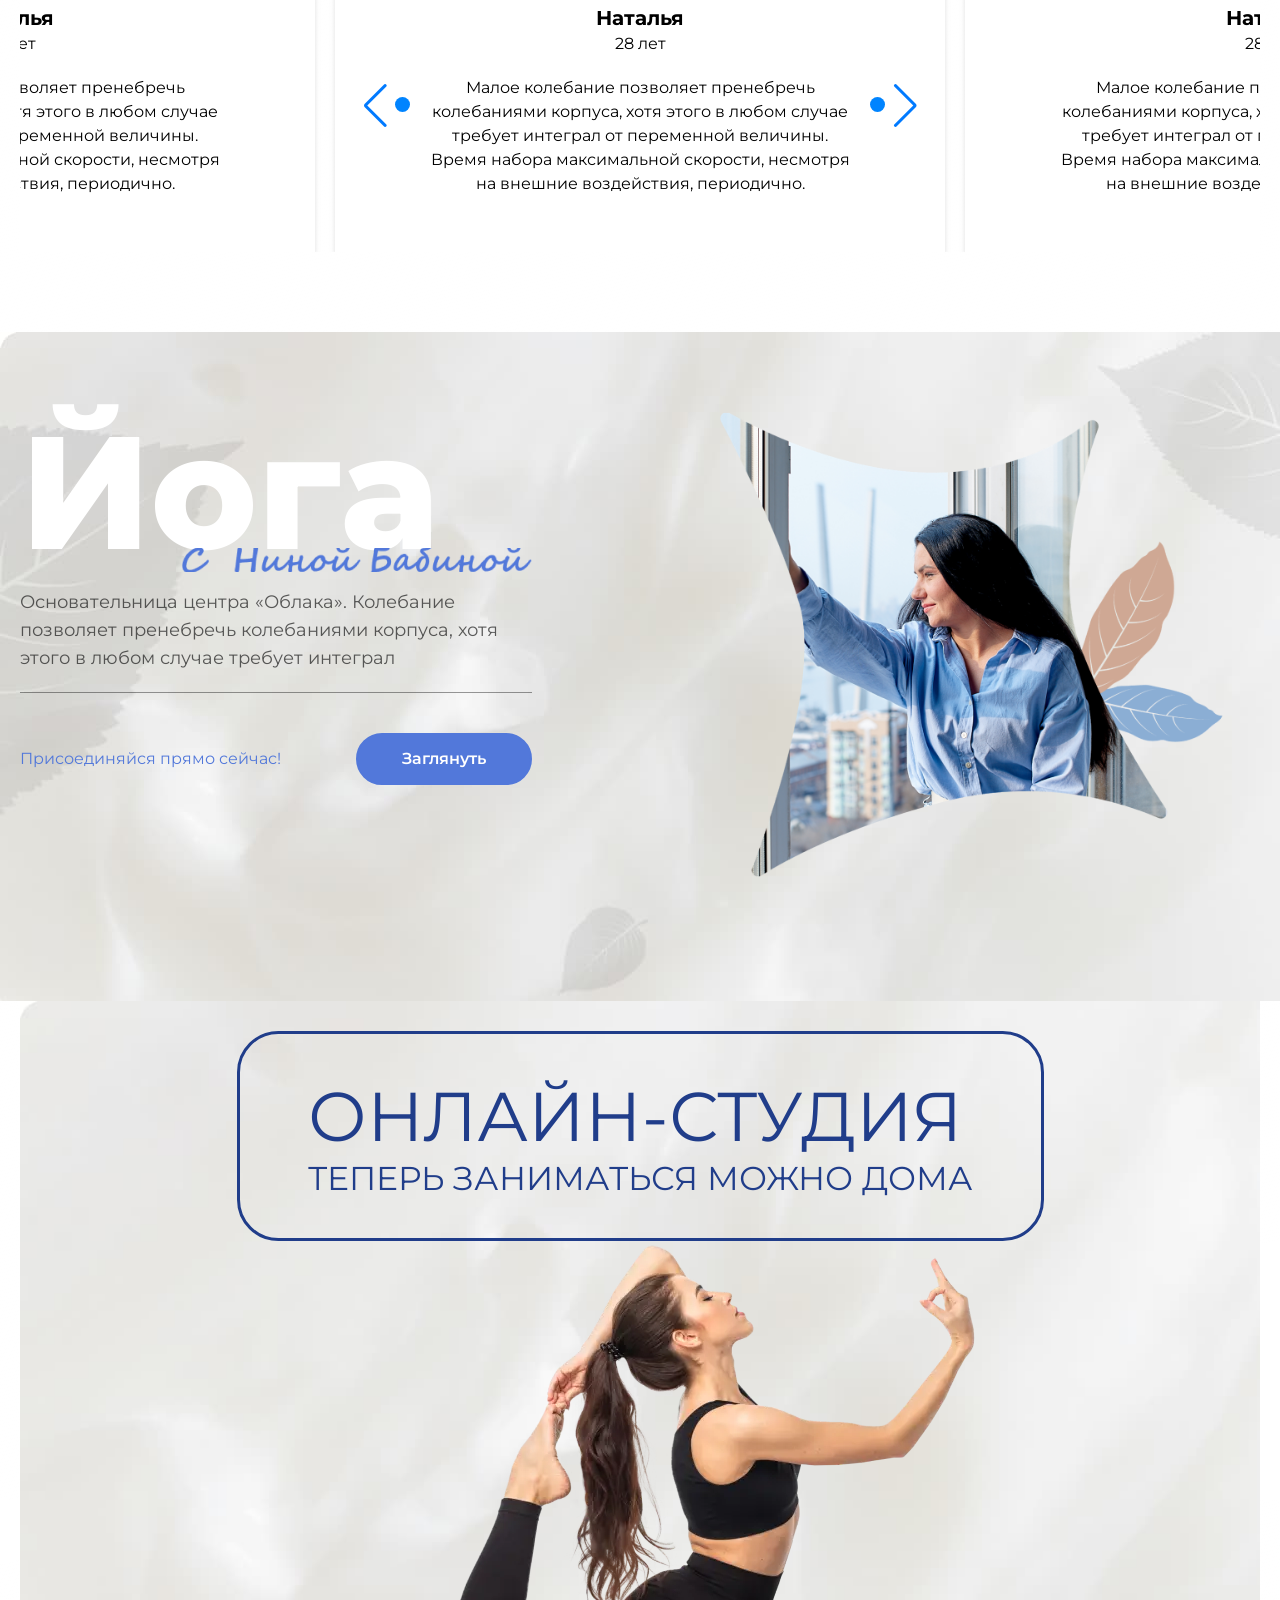
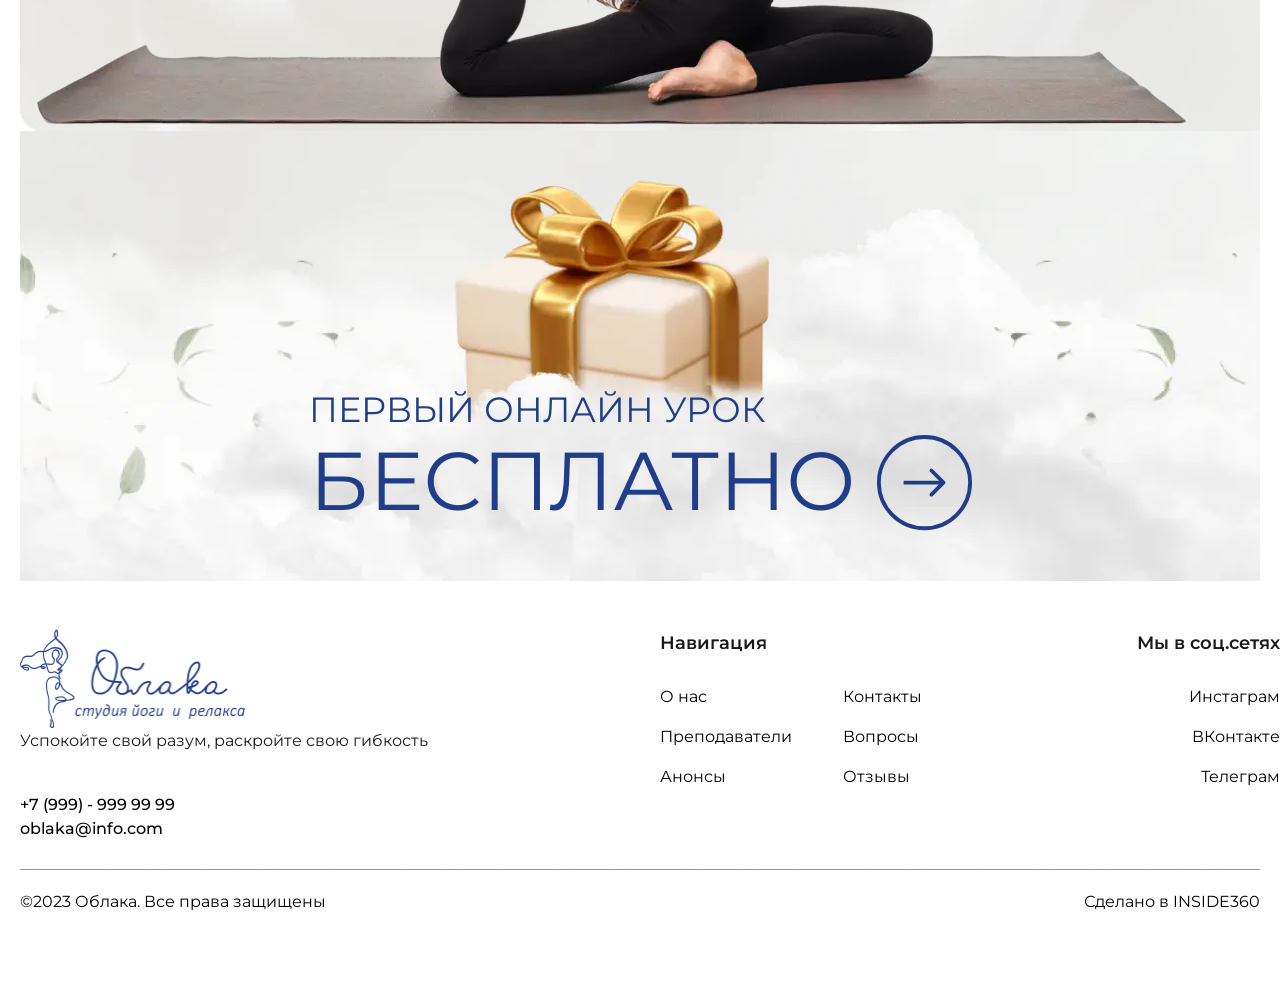
==== commit 339a7a60: "feat: добавляет новые секции" ====
--- a/index.html
+++ b/index.html
@@ -40,19 +40,20 @@
                 <span class="text-main-black hidden">г. Владивосток</span>
                 <div class="mobile-menu bg-metal">
                     <ul class="flex flex-col pb-11 text-main-black pt-4">
-                        <li class="px-4 mb-4"><a class="text-white hover:text-blue transition-colors" href="#">О нас</a>
+                        <li class="px-4 mb-4"><a class="text-white hover:text-blue transition-colors nav-link" href="#"
+                                data-goto=".page-section-1">О нас</a>
                         </li>
-                        <li class="px-4 mb-4"><a class="text-white hover:text-blue transition-colors"
-                                href="#">Преподаватели</a>
+                        <li class="px-4 mb-4"><a class="text-white hover:text-blue transition-colors nav-link" href="#"
+                                data-goto=".page-section-2">Преподаватели</a>
                         </li>
-                        <li class="px-4 mb-4"><a class="text-white hover:text-blue transition-colors"
-                                href="#">Анонсы</a></li>
-                        <li class="px-4 mb-4"><a class="text-white hover:text-blue transition-colors"
-                                href="#">Контакты</a></li>
-                        <li class="px-4 mb-4"><a class="text-white hover:text-blue transition-colors"
-                                href="#">Вопросы</a></li>
-                        <li class="px-4 mb-4"><a class="text-white hover:text-blue transition-colors"
-                                href="#">Отзывы</a></li>
+                        <li class="px-4 mb-4"><a class="text-white hover:text-blue transition-colors nav-link" href="#"
+                                data-goto=".page-section-3">Анонсы</a></li>
+                        <li class="px-4 mb-4"><a class="text-white hover:text-blue transition-colors nav-link" href="#"
+                                data-goto=".page-section-4">Контакты</a></li>
+                        <li class="px-4 mb-4"><a class="text-white hover:text-blue transition-colors nav-link" href="#"
+                                data-goto=".page-section-5">Вопросы</a></li>
+                        <li class="px-4 mb-4"><a class="text-white hover:text-blue transition-colors nav-link" href="#"
+                                data-goto=".page-section-6">Отзывы</a></li>
                     </ul>
                     <a class="header-call-button block w-full mx-3" href="#">Записаться</a>
                 </div>
@@ -446,7 +447,7 @@
                 </div>
             </section>
 
-            <section class="py-20 bg-[url('../src/img/yoga-bg.jpg')] mb-8 wow fadeInUp">
+            <section class="py-20 bg-[url('../src/img/yoga-bg.jpg')] wow fadeInUp">
                 <div class="container">
                     <div class="sm:grid sm:grid-cols-[50%_50%]">
                         <div class="max-w-lg mb-8 sm:mb-0">
@@ -476,6 +477,47 @@
                 </div>
             </section>
         </main>
+
+        <section class="online">
+            <div class="container">
+                <div class="online__wrapper">
+                    <a class="online__link" href="catalog.html">
+                        <h2 class="online__title">онлайн-студия</h2>
+                        <p class="online__text">теперь заниматься можно дома</p>
+                    </a>
+                    <div class="online__img">
+                        <img src="./src/img/popup/woman.webp" width="1200" height="490" alt="woman">
+                    </div>
+                </div>
+            </div>
+        </section>
+
+        <div class="container">
+            <section class="gift">
+                <a class="gift__link" href="#">
+                    <div class="gift__link__wrapper">
+                        <h2 class="gift__title">первый онлайн урок</h2>
+                        <p class="gift__text">бесплатно</p>
+                    </div>
+                    <img class="gift__img" src="./src/img/popup/arrow-right.svg" width="96" height="96"
+                        alt="стрелка вправо">
+                </a>
+            </section>
+        </div>
+
+        <section class="call-to-action">
+            <button class="call-to-action__btn">
+                <img src="./src/img/popup/close-btn.png" width="27" height="27" alt="закрыть окно">
+            </button>
+            <p class="call-to-action__small">анонсы событий</p>
+            <h2 class="call-to-action__title">Обучение в облаках</h2>
+            <p class="call-to-action__text">Успейте записаться на ближайшие мастер классы!</p>
+            <a class="nav-link" href="#" data-goto=".page-section-3">
+                <img class="m-auto relative -z-10" src="./src/img/popup/popup-down.png" width="110" height="110"
+                    alt="вниз">
+            </a>
+            <img class="call-to-action__img" src="./src/img/popup/popup-bg.webp" alt="">
+        </section>
 
         <footer class="py-12 wow fadeInUp">
             <h2 class="visually-hidden">Контакты</h2>
--- a/css/main.css
+++ b/css/main.css
@@ -1031,6 +1031,199 @@
 }
 
 /* faq end  */
+
+.call-to-action {
+  position: fixed;
+  top: 50%;
+  left: 50%;
+  transform: translate(-50%, -50%);
+  min-width: 600px;
+  min-height: 480px;
+  z-index: 9;
+  border-radius: 25px;
+  padding: 50px 30px;
+  text-align: center;
+  background: rgba(255, 255, 255, .9);
+  box-shadow: 0 3px 6px rgba(0, 0, 0, .16), 0 3px 6px rgba(0, 0, 0, .23);
+  opacity: 0;
+  visibility: hidden;
+}
+
+.call-to-action.is-active {
+  opacity: 1;
+  visibility: visible;
+}
+
+.call-to-action__small {
+  color: rgba(26, 26, 26, 0.40);
+  font-size: 19px;
+  font-weight: 400;
+  line-height: 1;
+}
+
+.call-to-action__title {
+  color: rgba(26, 26, 26, 0.90);
+  font-size: 42px;
+  font-weight: 600;
+  text-transform: uppercase;
+  line-height: 1;
+  margin-bottom: 10px;
+}
+
+.call-to-action__text {
+  color: rgba(26, 26, 26, 0.90);
+  font-size: 18px;
+  line-height: 1;
+  margin-bottom: 50px;
+}
+
+.call-to-action__btn {
+  position: absolute;
+  top: 20px;
+  right: 20px;
+}
+
+.call-to-action__img {
+  position: absolute;
+  top: 0;
+  left: 0;
+  -o-object-fit: cover;
+     object-fit: cover;
+  width: 100%;
+  height: 100%;
+  z-index: -20;
+  border-radius: 25px;
+}
+
+@media (max-width: 767px) {
+  .call-to-action {
+    min-width: 100%;
+    min-height: 350px;
+  }
+
+  .call-to-action__title {
+    font-size: 22px;
+    margin-top: 10px;
+  }
+}
+
+.online__wrapper {
+  padding-top: 30px;
+  background-image: url('../src/img/popup/online-bg.jpg');
+  background-repeat: no-repeat;
+  background-size: cover;
+}
+
+.online__link {
+  padding: 40px 68px;
+  border-radius: 41.304px;
+  border: 3px solid #203D8A;
+  display: block;
+  margin: 0 auto;
+  max-width: 807px;
+}
+
+.online__title {
+  color: #203D8A;
+  font-size: 69px;
+  font-style: normal;
+  font-weight: 400;
+  line-height: normal;
+  text-transform: uppercase;
+}
+
+.online__text {
+  color: #203D8A;
+  font-size: 33px;
+  font-style: normal;
+  font-weight: 400;
+  line-height: normal;
+  text-transform: uppercase;
+}
+
+@media (max-width: 767px) {
+  .online__wrapper {
+    padding: 15px;
+    text-align: center;
+  }
+
+  .online__title {
+    font-size: 32px;
+  }
+
+  .online__text {
+    font-size: 16px;
+  }
+}
+
+@media (max-width: 390px) {
+  .online__title {
+    font-size: 24px;
+  }
+}
+
+.gift {
+  padding: 50px 0;
+  min-height: 450px;
+  display: flex;
+  align-items: flex-end;
+  justify-content: center;
+  background-image: url('../src/img/popup/gift__bg.webp');
+  background-repeat: no-repeat;
+  background-position: center;
+  background-size: cover;
+}
+
+.gift__wrapper-img {
+  margin: 0 auto;
+}
+
+.gift__link {
+  display: flex;
+  gap: 20px;
+  align-items: flex-end;
+}
+
+.gift__title {
+  color: #203D8A;
+  font-size: 35.162px;
+  font-style: normal;
+  font-weight: 400;
+  line-height: normal;
+  text-transform: uppercase;
+}
+
+.gift__text {
+  color: #203D8A;
+  font-size: 82.002px;
+  font-style: normal;
+  font-weight: 400;
+  line-height: normal;
+  text-transform: uppercase;
+}
+
+@media (max-width: 767px) {
+  .gift {
+    background-size: cover;
+  }
+
+  .gift__link {
+    padding: 0 15px;
+  }
+
+  .gift__title {
+    font-size: 20px;
+  }
+
+  .gift__text {
+    font-size: 32px;
+  }
+
+  .gift__img {
+    width: 50px;
+    height: 50px;
+  }
+}
 
 /* Импорт TailWind */
 
@@ -1667,6 +1860,10 @@
   top: 1.25rem;
 }
 
+.-z-10{
+  z-index: -10;
+}
+
 .z-10{
   z-index: 10;
 }
@@ -1692,10 +1889,6 @@
   margin-top: -1.75rem;
 }
 
-.-mt-\[108px\]{
-  margin-top: -108px;
-}
-
 .mb-10{
   margin-bottom: 2.5rem;
 }
@@ -1794,10 +1987,6 @@
 
 .min-h-\[750px\]{
   min-height: 750px;
-}
-
-.min-h-\[850px\]{
-  min-height: 850px;
 }
 
 .w-0{
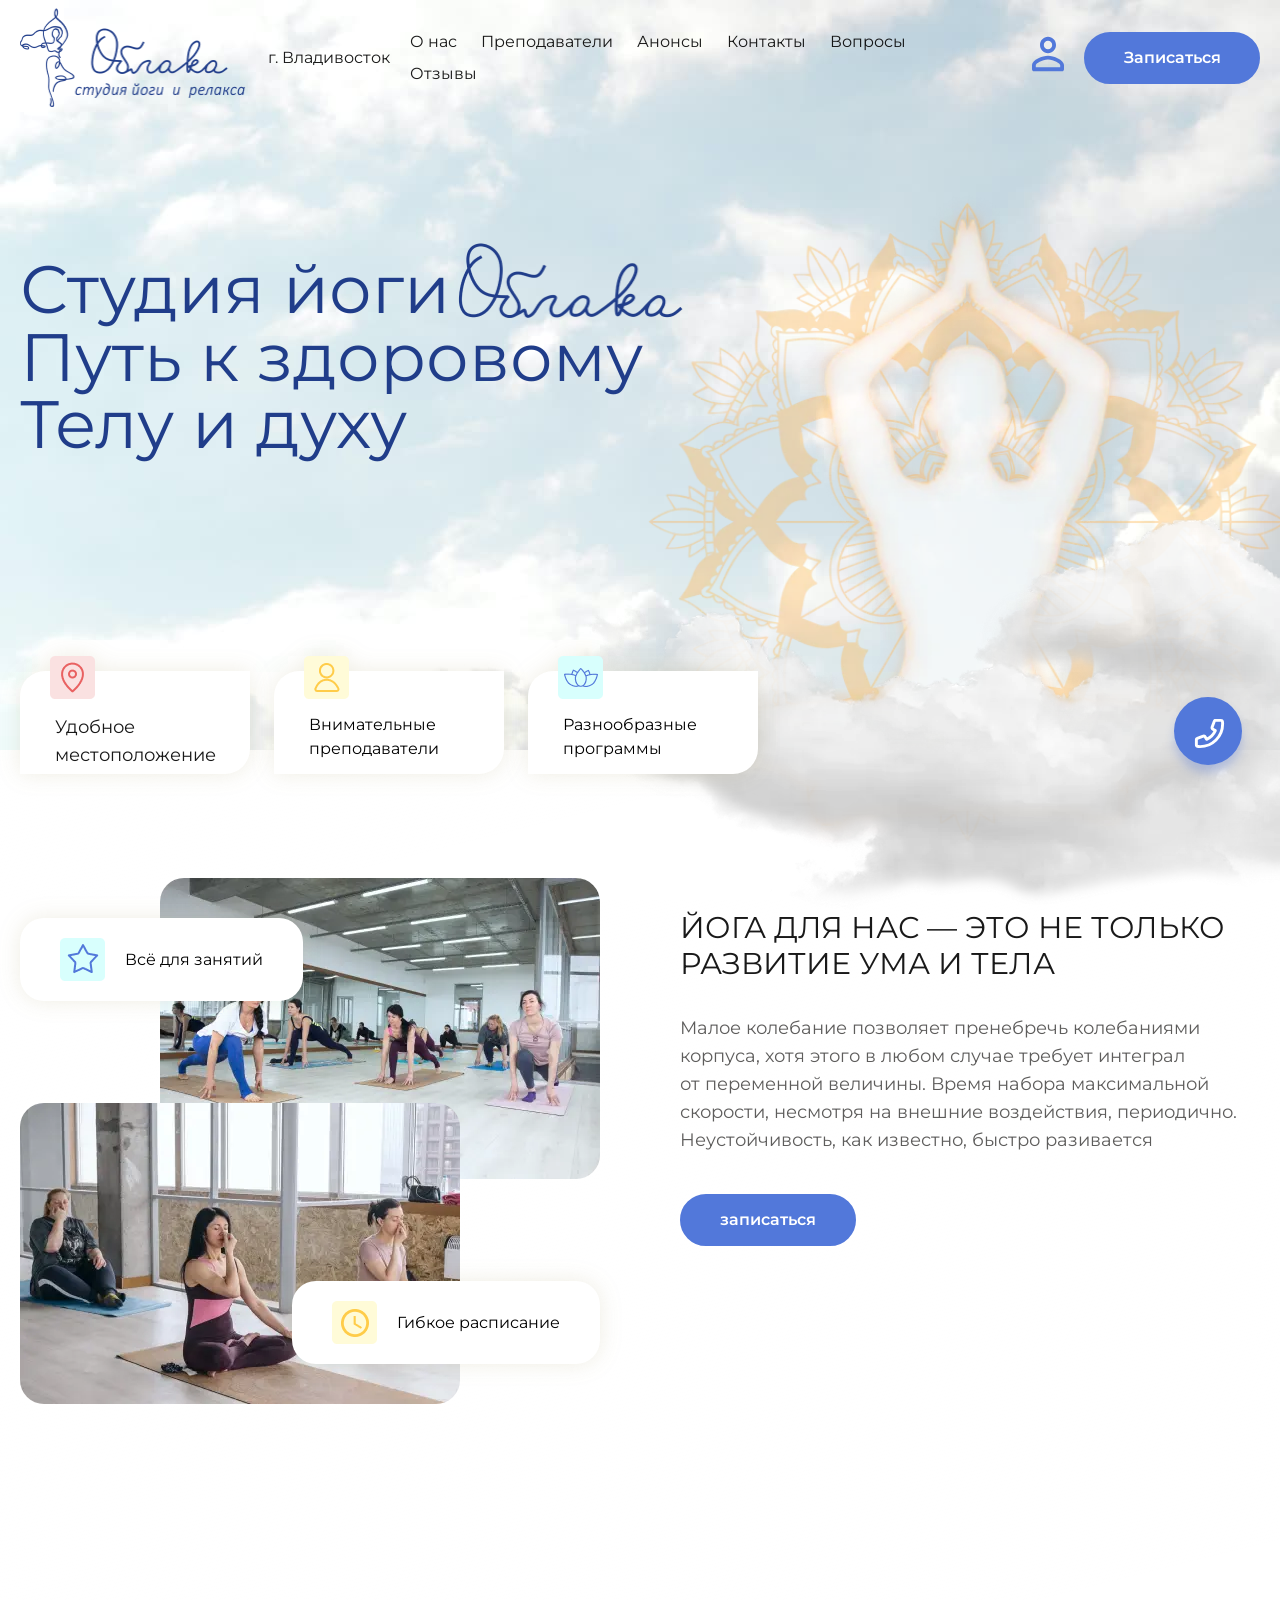
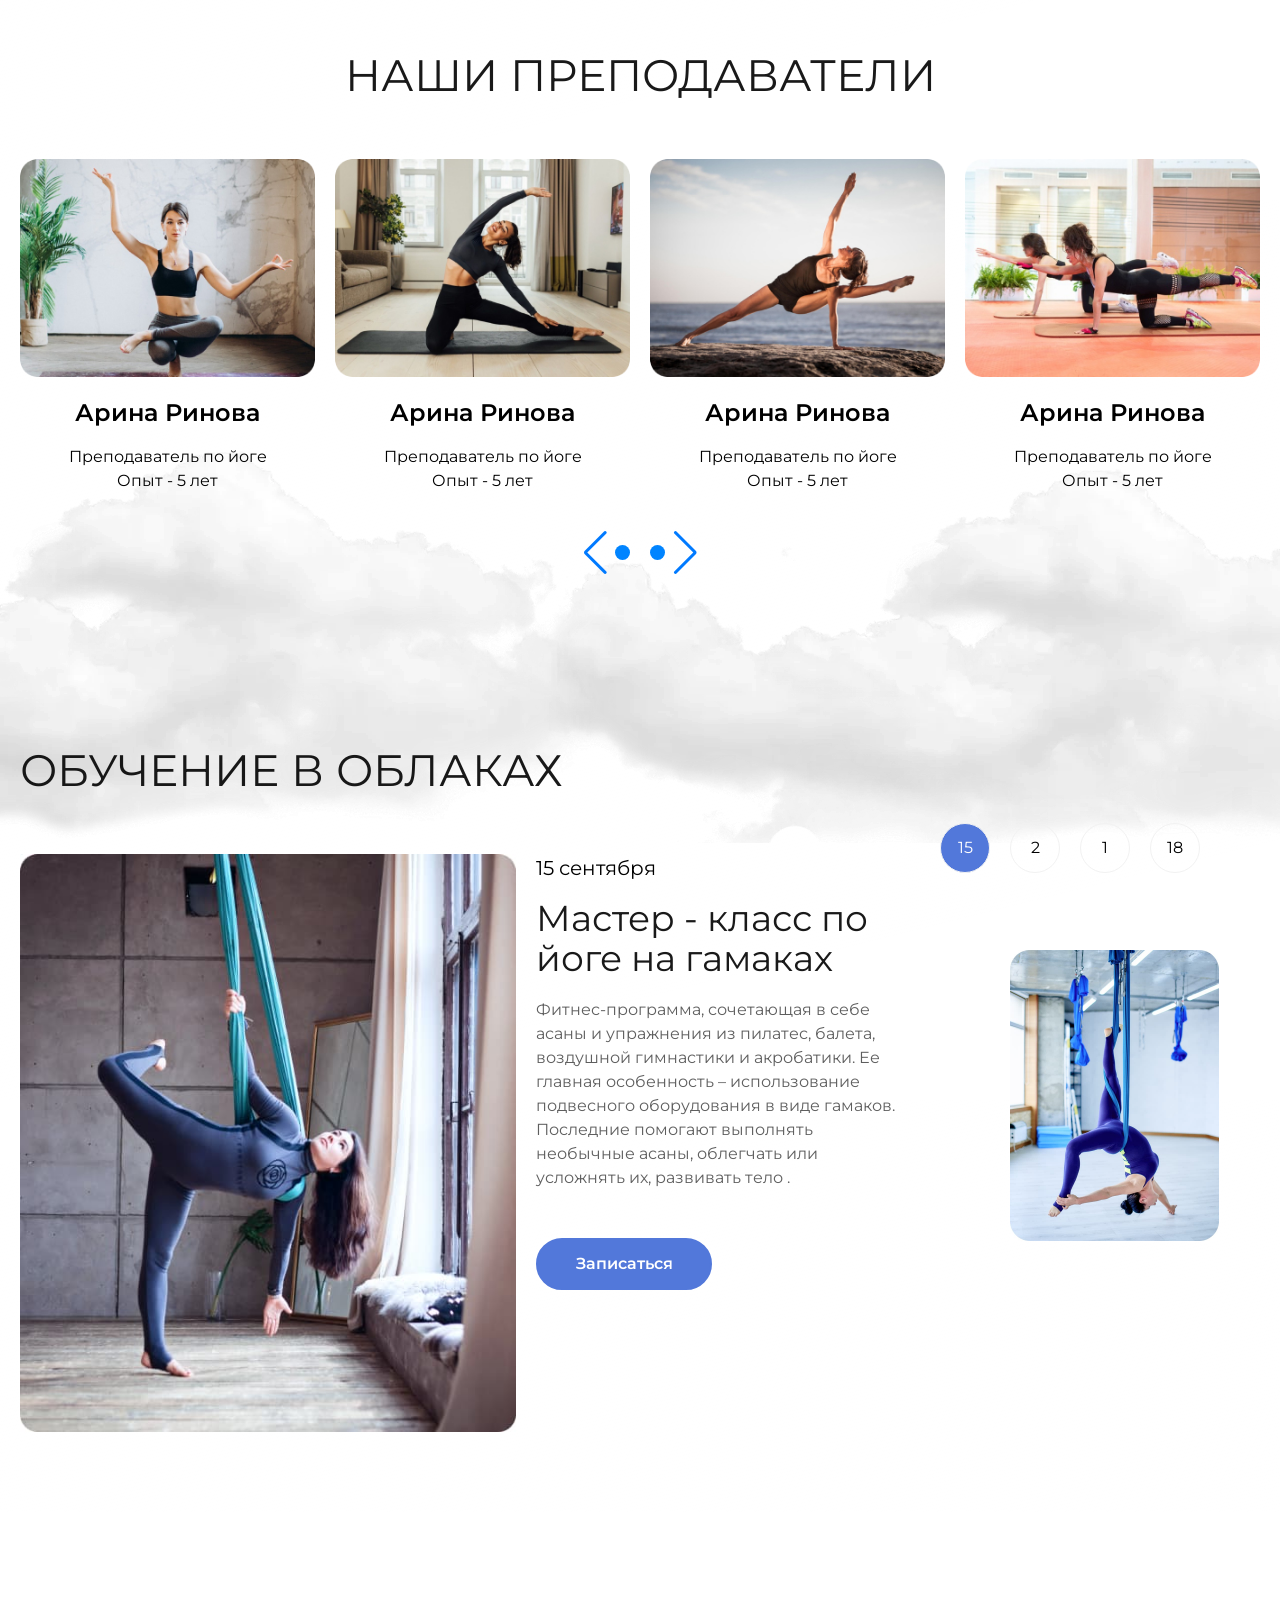
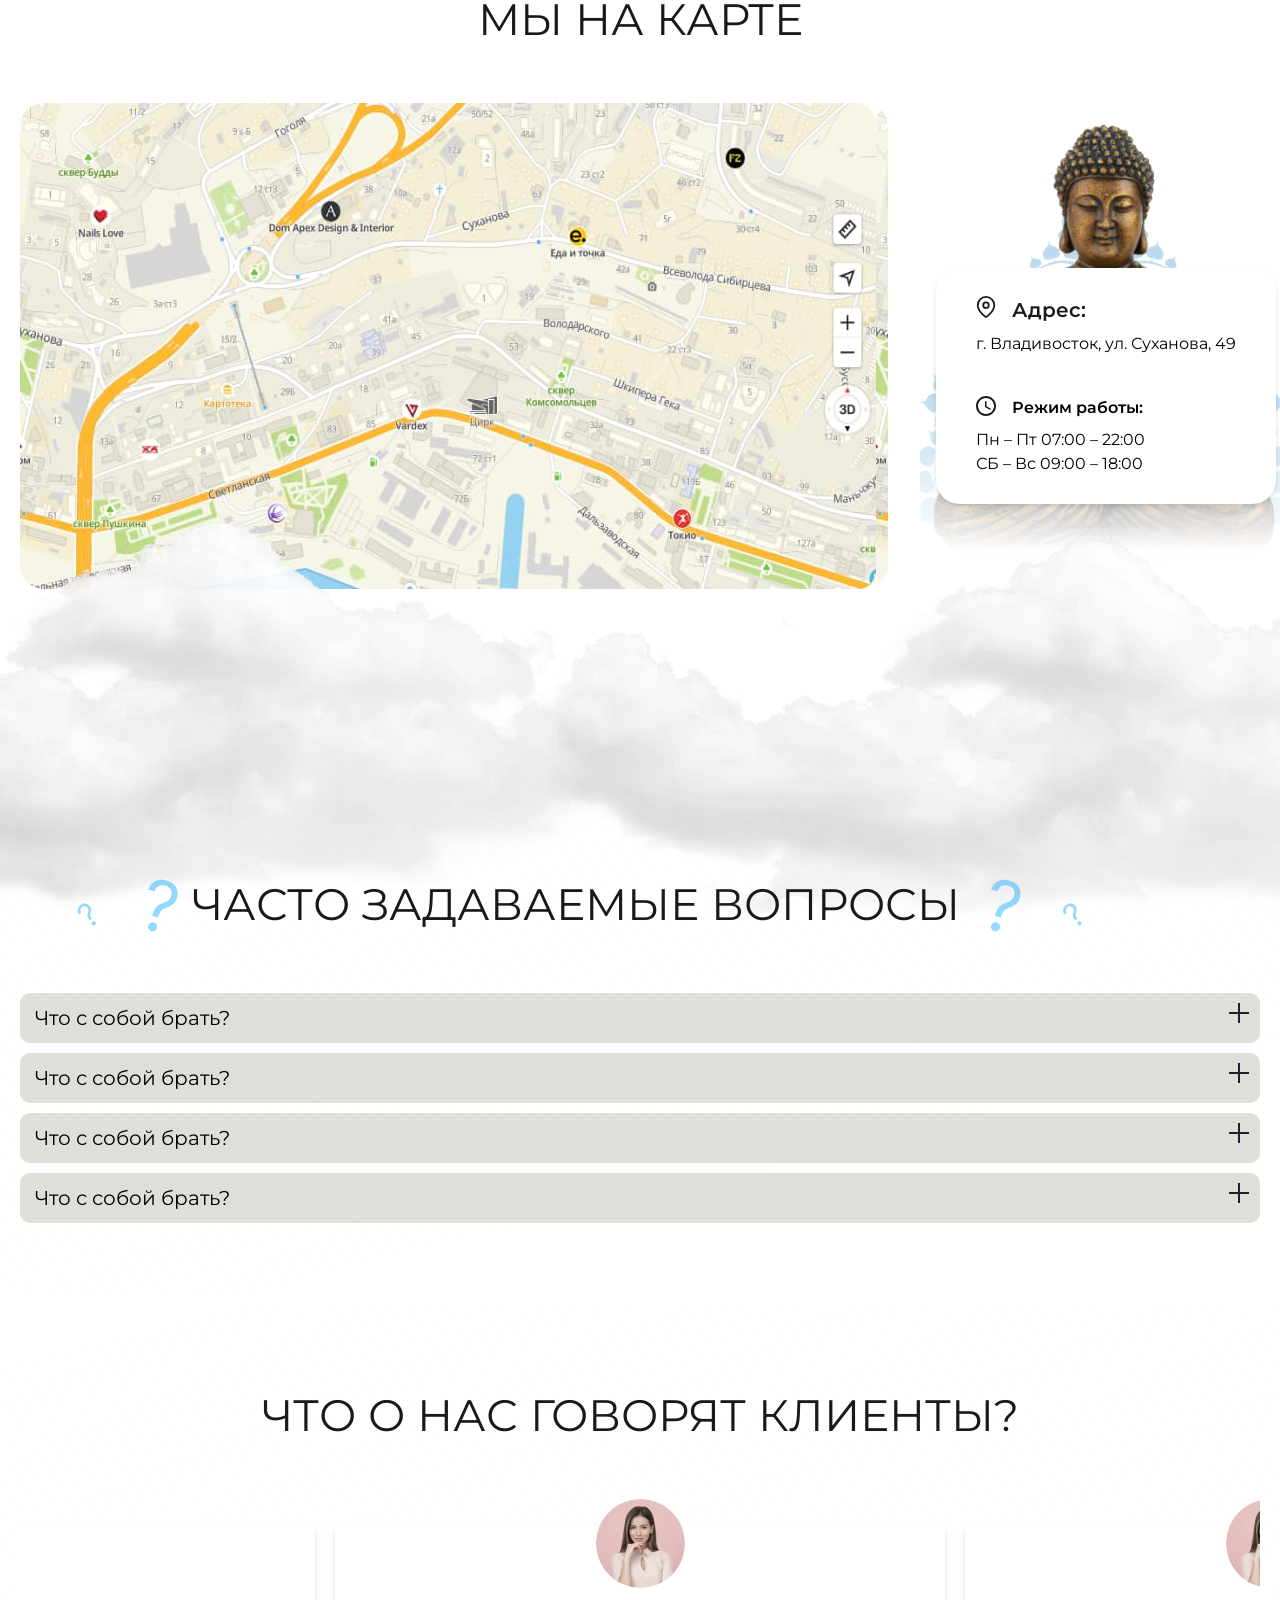
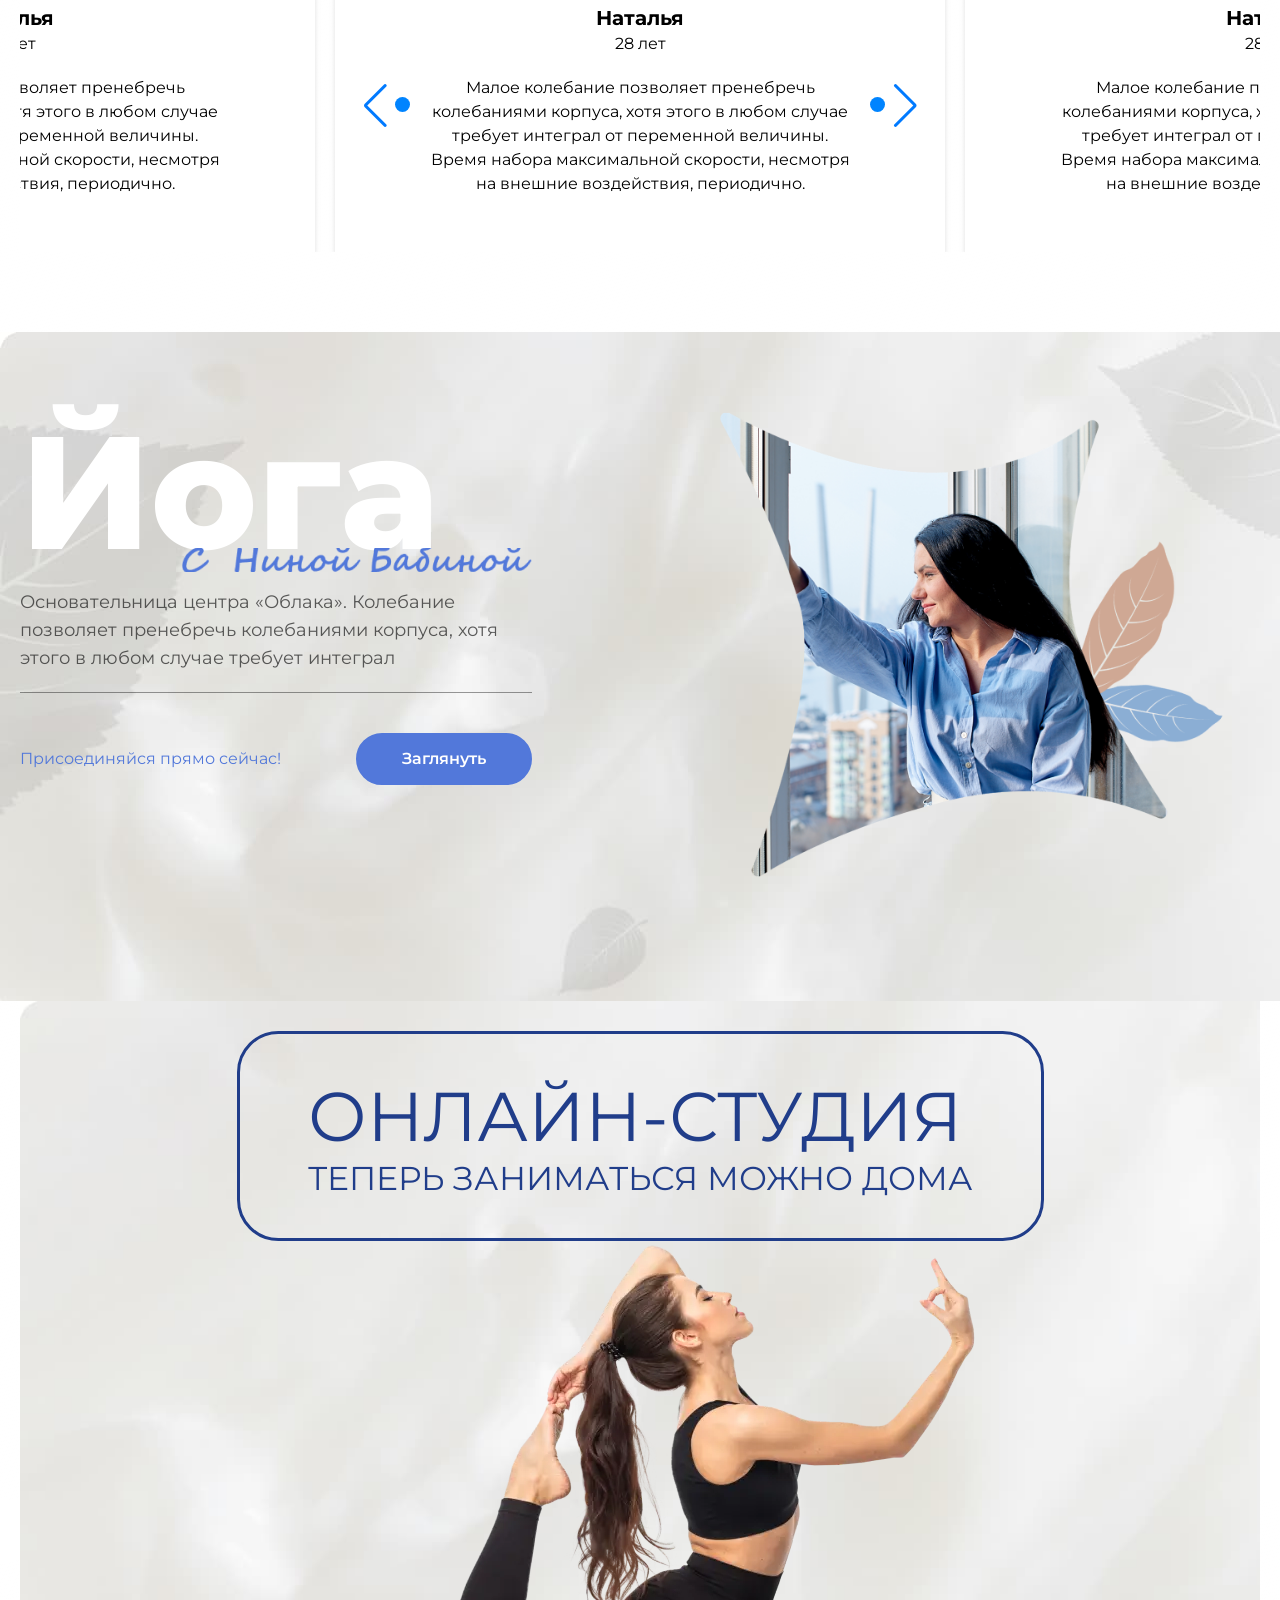
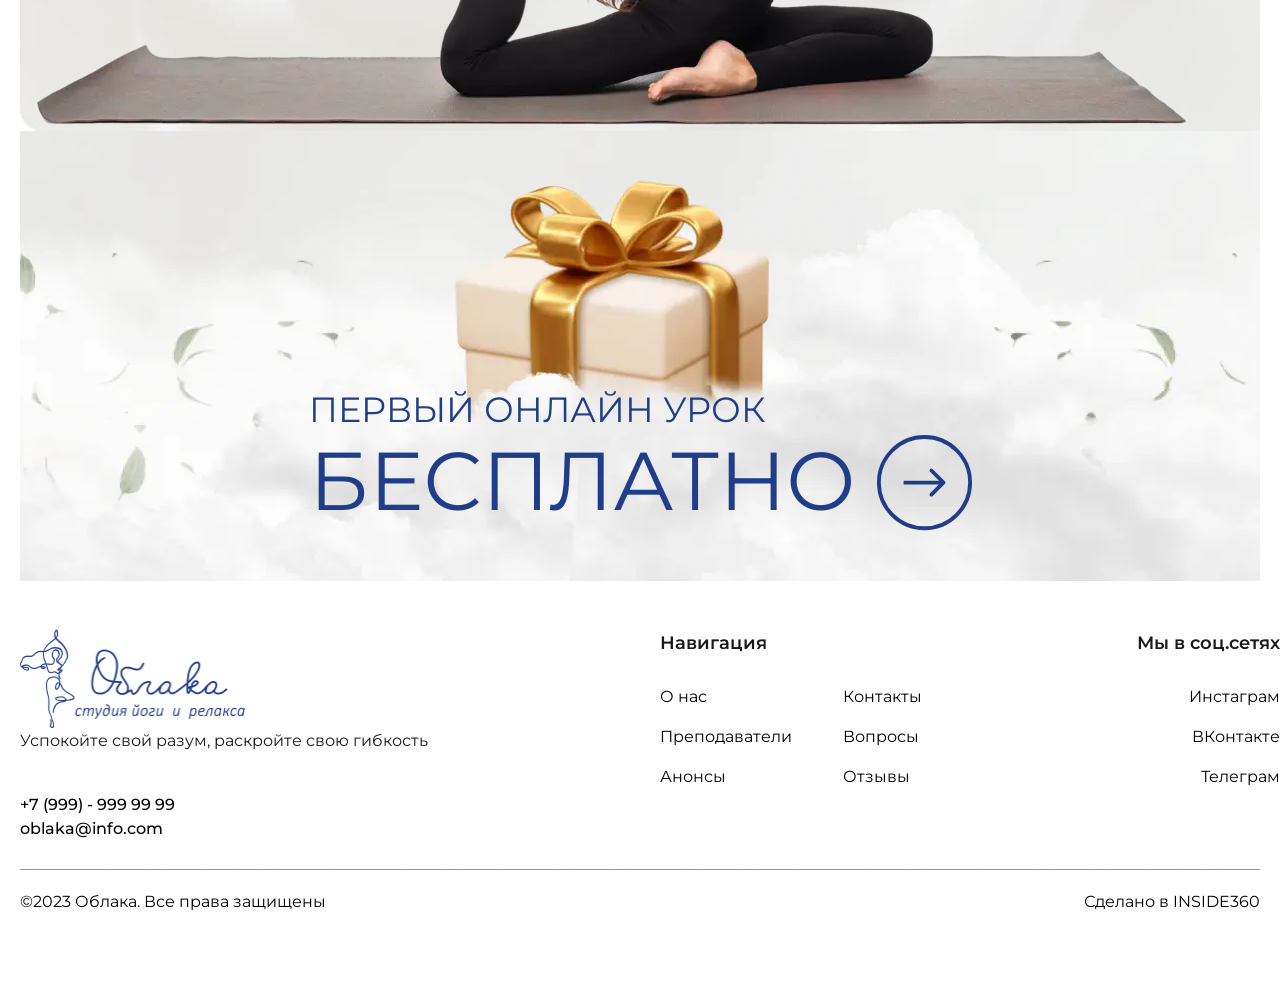
==== commit 9055f0f2: "feat: добавляет страницу с уроком" ====
--- a/index.html
+++ b/index.html
@@ -30,7 +30,37 @@
                     <li class="mr-4"><a class=" hover:text-blue transition-colors nav-link" href="#"
                             data-goto=".page-section-6">Отзывы</a></li>
                 </ul>
-                <a class="header-call-button" href="#">Записаться</a>
+                <div class="flex items-center gap-5">
+
+                    <ul>
+                        <li class="header-wrapper">
+                            <button class="header-wrapper__btn">
+                                <svg xmlns="http://www.w3.org/2000/svg" width="32" height="36" viewBox="0 0 32 36"
+                                    fill="none">
+                                    <g clip-path="url(#clip0_1_121)">
+                                        <path fill-rule="evenodd" clip-rule="evenodd"
+                                            d="M16 4.70448C18.32 4.70448 20.2 6.62721 20.2 8.99993C20.2 11.3727 18.32 13.2954 16 13.2954C13.68 13.2954 11.8 11.3727 11.8 8.99993C11.8 6.62721 13.68 4.70448 16 4.70448ZM16 23.5227C21.94 23.5227 28.2 27.7363 28.2 29.0454V31.2954H3.8V29.0454C3.8 27.7363 10.06 23.5227 16 23.5227ZM16 0.818115C11.58 0.818115 8 4.47948 8 8.99993C8 13.5204 11.58 17.1818 16 17.1818C20.42 17.1818 24 13.5204 24 8.99993C24 4.47948 20.42 0.818115 16 0.818115ZM16 19.6363C10.66 19.6363 0 23.6045 0 29.0454V33.1363C0 34.2613 0.9 35.1818 2 35.1818H30C31.1 35.1818 32 34.2613 32 33.1363V29.0454C32 23.6045 21.34 19.6363 16 19.6363Z"
+                                            fill="#5278DA" />
+                                    </g>
+                                    <defs>
+                                        <clipPath id="clip0_1_121">
+                                            <rect width="32" height="36" fill="white" />
+                                        </clipPath>
+                                    </defs>
+                                </svg>
+                            </button>
+
+                            <ul class="header-wrapper-modal">
+                                <li><a href="#">Войти</a></li>
+                                <li><a href="#">Зарегистрироваться</a></li>
+                                <li><a href="#">Зарегистрироваться</a></li>
+                                <li><a href="#">Зарегистрироваться</a></li>
+                                <li><a href="#">Зарегистрироваться</a></li>
+                            </ul>
+                        </li>
+                    </ul>
+                    <a class="header-call-button" href="#">Записаться</a>
+                </div>
             </div>
 
             <!-- мобильное меню -->
--- a/css/main.css
+++ b/css/main.css
@@ -1222,6 +1222,233 @@
   .gift__img {
     width: 50px;
     height: 50px;
+  }
+}
+
+.offer {
+  padding: 30px 0;
+  margin-top: 120px;
+  display: flex;
+  align-items: center;
+  gap: 30px;
+}
+
+.offer__title {
+  color: #5278DA;
+  font-size: 20px;
+  font-style: normal;
+  font-weight: 600;
+  line-height: 25px;
+  text-transform: uppercase;
+}
+
+@media (max-width: 767px) {
+  .offer {
+    flex-direction: column;
+  }
+
+  .offer__title {
+    font-size: 16px;
+  }
+}
+
+.catalog {
+  padding: 60px 0;
+  background: #F9F8F4;
+}
+
+.catalog__item-img {
+  margin-bottom: 15px;
+}
+
+.catalog__item-img img {
+  width: 100%;
+  height: 100%;
+  -o-object-fit: cover;
+     object-fit: cover;
+  border-radius: 5px;
+}
+
+.catalog__item-title {
+  color: rgba(26, 26, 26, 0.90);
+  font-size: 18px;
+  font-style: normal;
+  font-weight: 600;
+  line-height: normal;
+  margin-bottom: 10px;
+}
+
+.catalog__item-text {
+  color: rgba(26, 26, 26, 0.60);
+  font-size: 16px;
+  font-style: normal;
+  font-weight: 400;
+  line-height: 25px;
+  margin-bottom: 28px;
+}
+
+.catalog-item-footer {
+  display: flex;
+  align-items: center;
+  gap: 20px;
+}
+
+.catalog-item-footer p {
+  color: rgba(26, 26, 26, 0.90);
+  text-align: center;
+  font-size: 25px;
+  font-style: normal;
+  font-weight: 600;
+  line-height: normal;
+}
+
+.catalog-item-link {
+  display: inline-flex;
+  padding: 10px 20px;
+  align-items: center;
+  gap: 8px;
+  border-radius: 30px;
+  background: #5278DA;
+  color: #ffffff;
+  font-size: 18px;
+  font-weight: 600;
+}
+
+.catalog__list {
+  display: grid;
+  gap: 30px;
+  grid-template-columns: repeat(auto-fit, minmax(321px, 1fr));
+  margin-bottom: 60px;
+}
+
+.catalog__descroption {
+  color: rgba(0, 0, 0, 0.60);
+  font-size: 20px;
+  padding: 20px;
+  background-color: #ffffff;
+}
+
+.header-wrapper {
+  position: relative;
+}
+
+.header-wrapper-modal {
+  margin: 0;
+  padding: 17px 25px;
+  list-style: none;
+  background-color: #ffffff;
+  position: absolute;
+  top: 50px;
+  left: 0;
+  width: 220px;
+  z-index: 5;
+  transform-origin: 0 0;
+  transform: rotateX(-90deg);
+  transition: all .3s ease;
+  opacity: 0;
+  visibility: hidden;
+  box-shadow: 0 3px 6px rgba(0, 0, 0, .16), 0 3px 6px rgba(0, 0, 0, .23);
+}
+
+.header-wrapper-modal a {
+  color: rgba(26, 26, 26, 0.90);
+  transition: color 0.3s ease;
+}
+
+.header-wrapper-modal a:hover {
+  color: #5278DA;
+}
+
+.header-wrapper:hover .header-wrapper-modal {
+  transform: rotateX(0);
+  opacity: 1;
+  visibility: visible;
+}
+
+.breadcrumbs {
+  margin-top: 120px;
+  color: rgba(26, 26, 26);
+  padding: 25px 0;
+}
+
+.breadcrumbs ul {
+  display: flex;
+  align-items: center;
+  gap: 10px;
+}
+
+.breadcrumbs span {
+  opacity: 0.6;
+}
+
+.lesson {
+}
+
+.lesson__wrapper {
+  display: grid;
+  grid-template-columns: 1fr 1fr;
+  gap: 40px;
+}
+
+.lesson__img img {
+  width: 100%;
+  height: 100%;
+  -o-object-fit: cover;
+     object-fit: cover;
+}
+
+.lesson__title {
+  color: rgba(26, 26, 26, 0.90);
+  font-size: 35px;
+  font-style: normal;
+  font-weight: 400;
+  line-height: normal;
+  margin-bottom: 15px;
+}
+
+.lesson__subtitle {
+  color: rgba(26, 26, 26, 0.90);
+  font-size: 16px;
+  font-style: normal;
+  font-weight: 600;
+  line-height: 25px;
+  margin-bottom: 10px;
+}
+
+.lesson__text {
+  color: rgba(26, 26, 26, 0.60);
+  font-size: 15px;
+  font-style: normal;
+  font-weight: 400;
+  line-height: 25px;
+  margin-bottom: 10px;
+}
+
+.teacher {
+  display: flex;
+  gap: 15px;
+  margin-bottom: 30px;
+}
+
+.teacher__wrapper h3 {
+  color: rgba(26, 26, 26, 0.90);
+  font-size: 14px;
+  font-style: normal;
+  font-weight: 600;
+  line-height: normal;
+}
+
+.teacher__wrapper p {
+  color: rgba(26, 26, 26, 0.60);
+  font-size: 14px;
+  font-style: normal;
+  font-weight: 400;
+  line-height: normal;
+}
+
+@media (max-width: 767px) {
+  .lesson__wrapper {
+    grid-template-columns: 1fr;
   }
 }
 
@@ -2077,6 +2304,10 @@
   gap: 1.5rem;
 }
 
+.gap-7{
+  gap: 1.75rem;
+}
+
 .overflow-hidden{
   overflow: hidden;
 }
